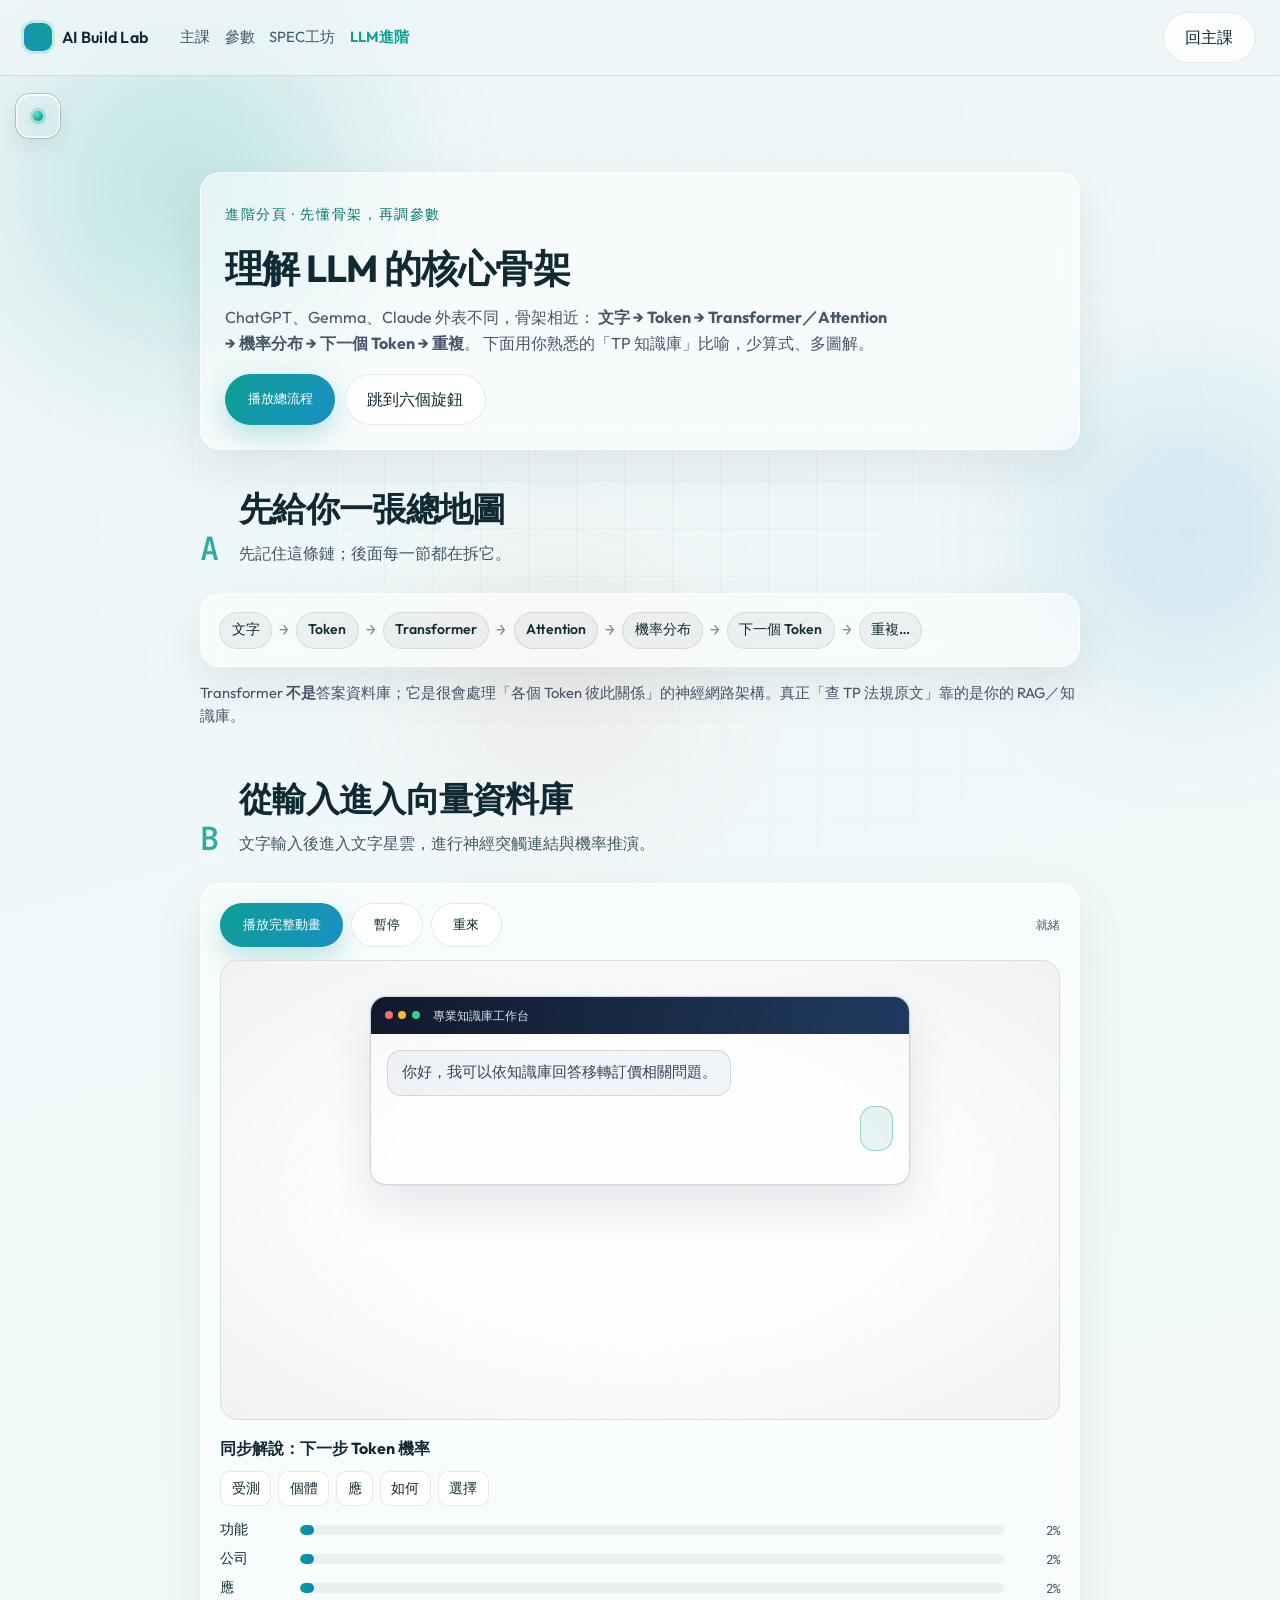
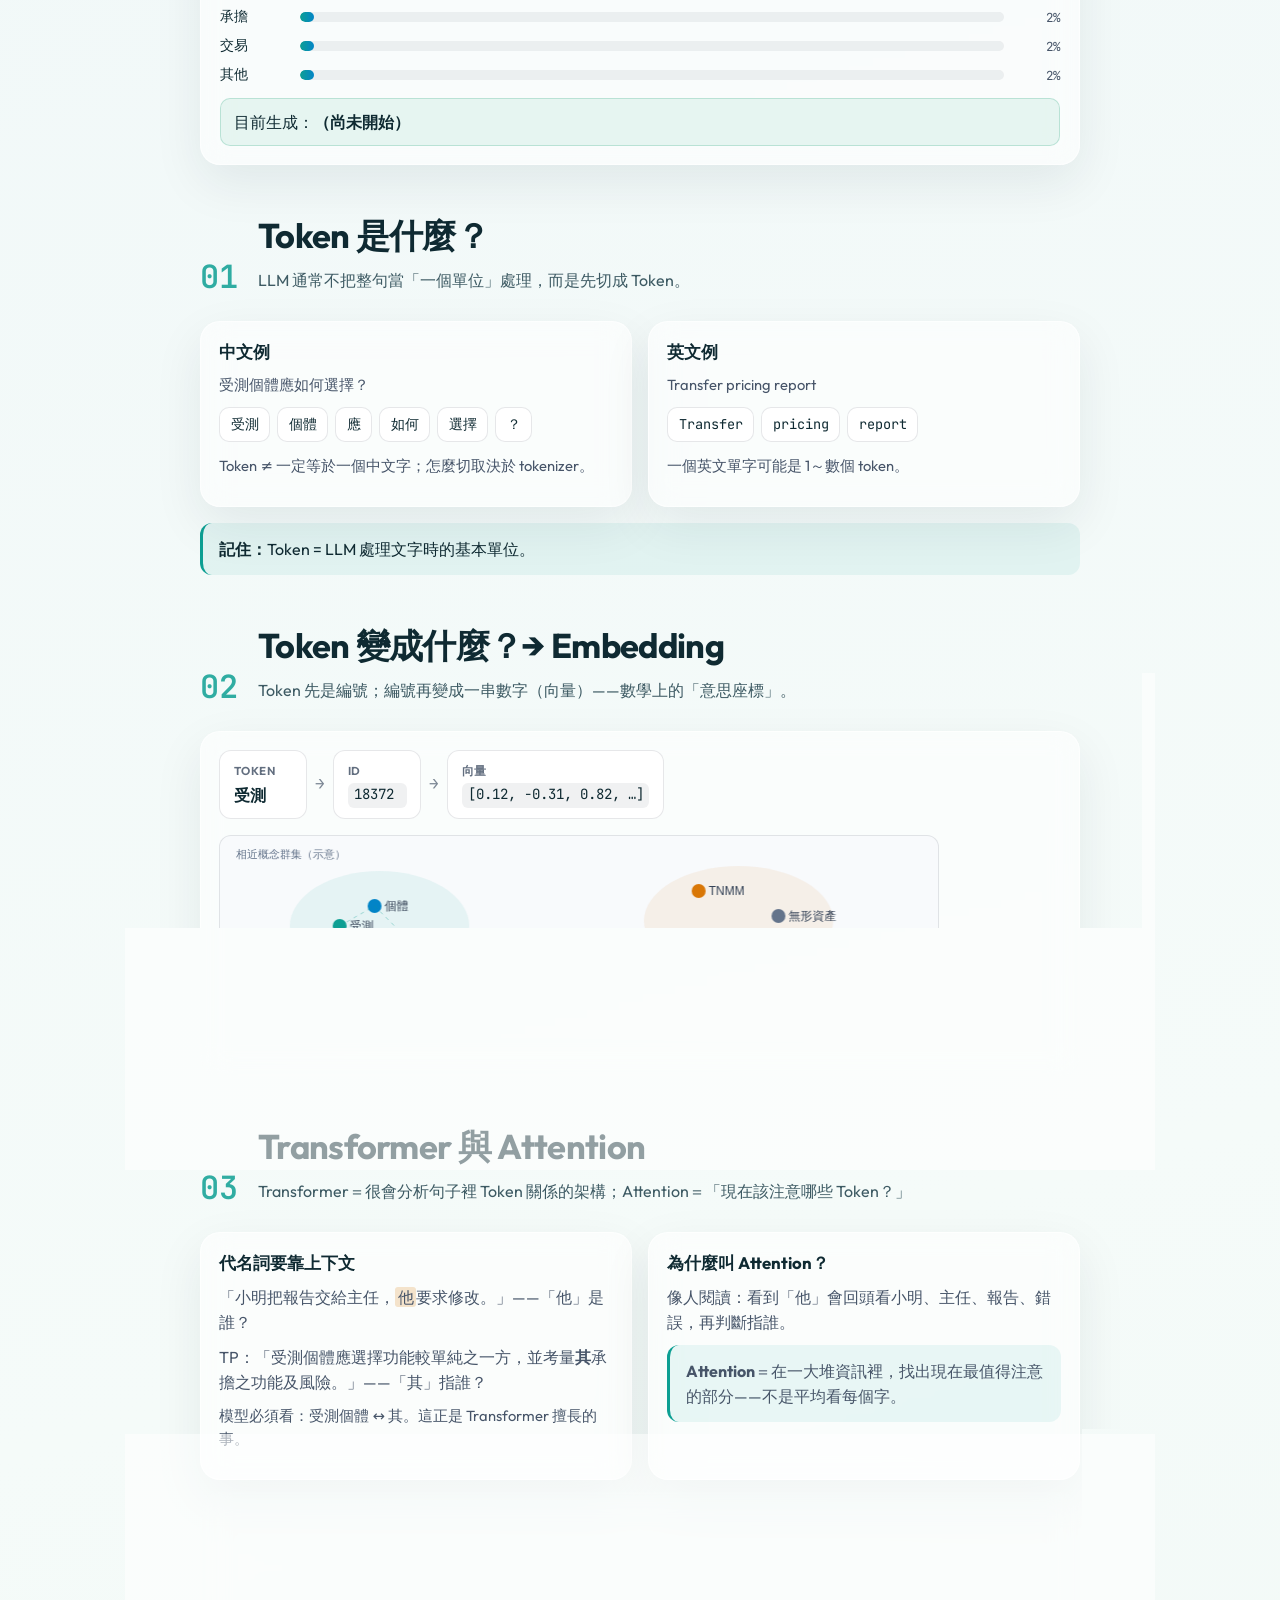
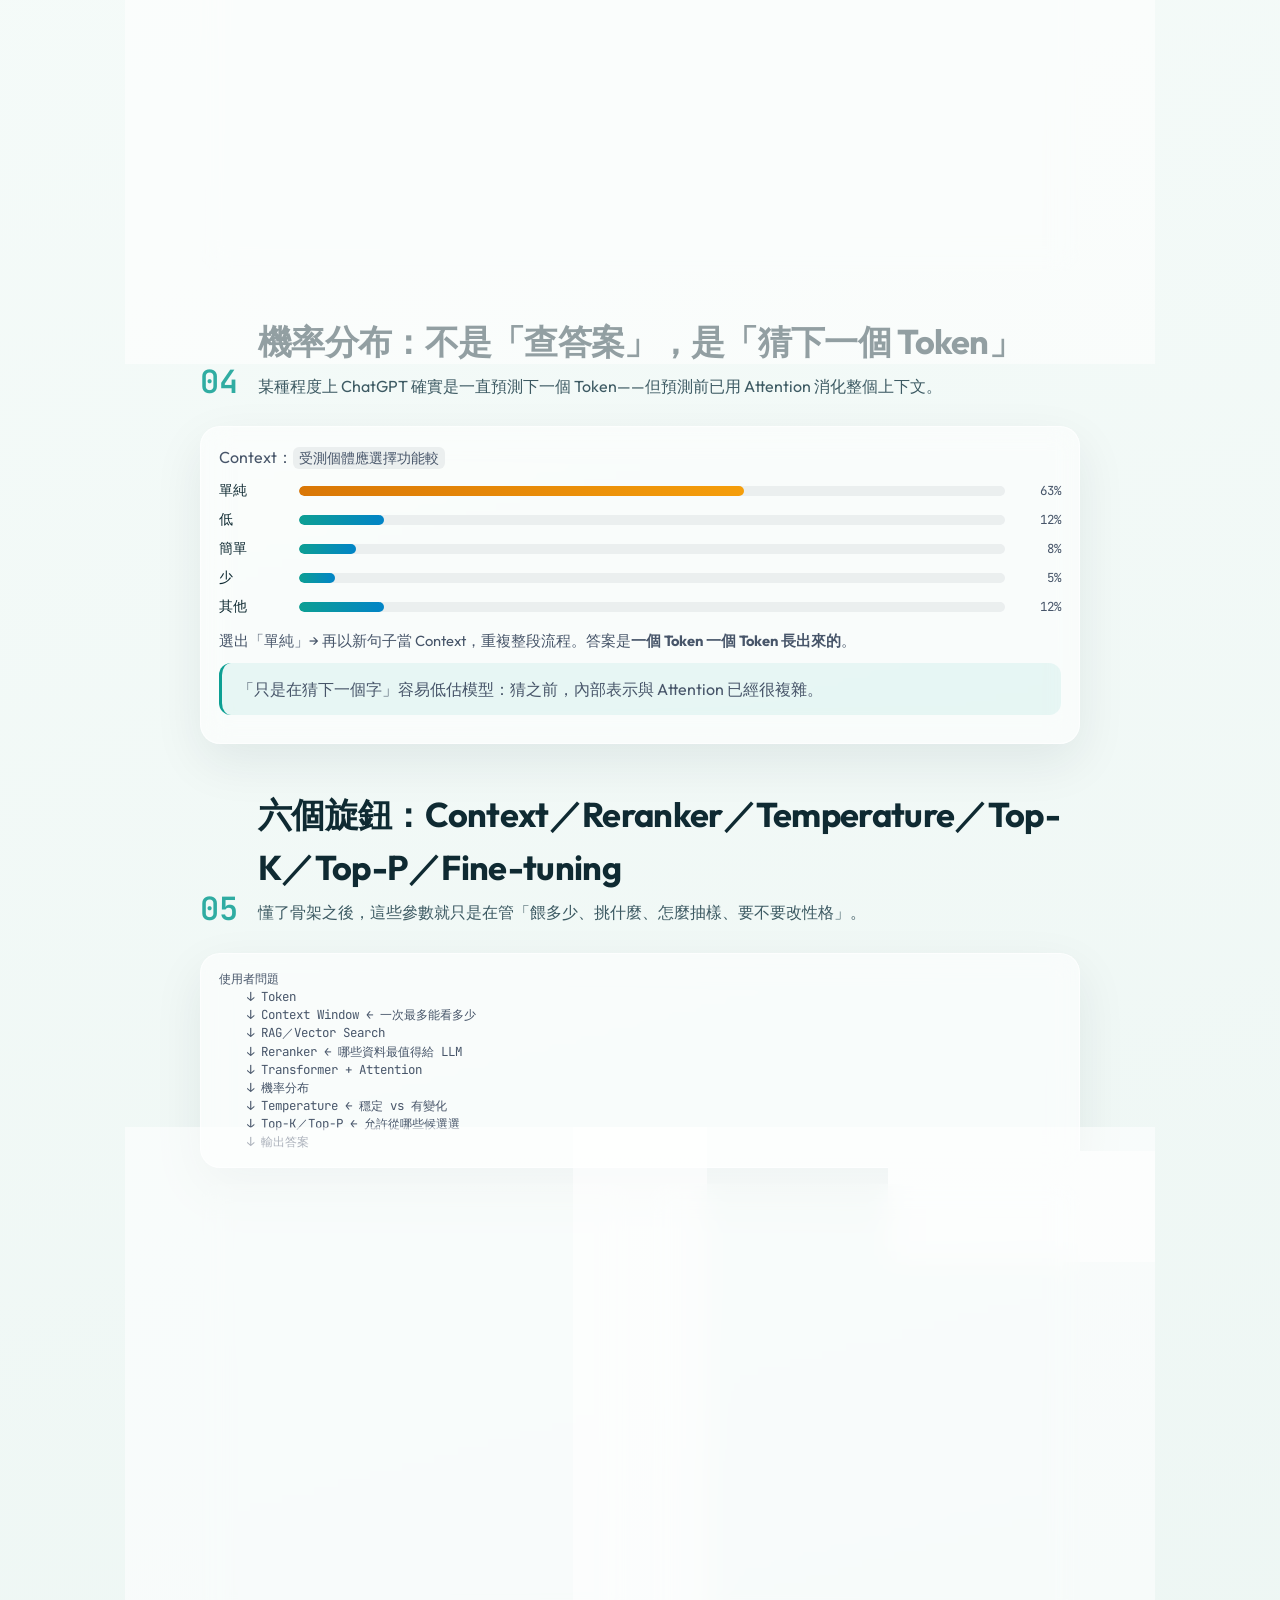
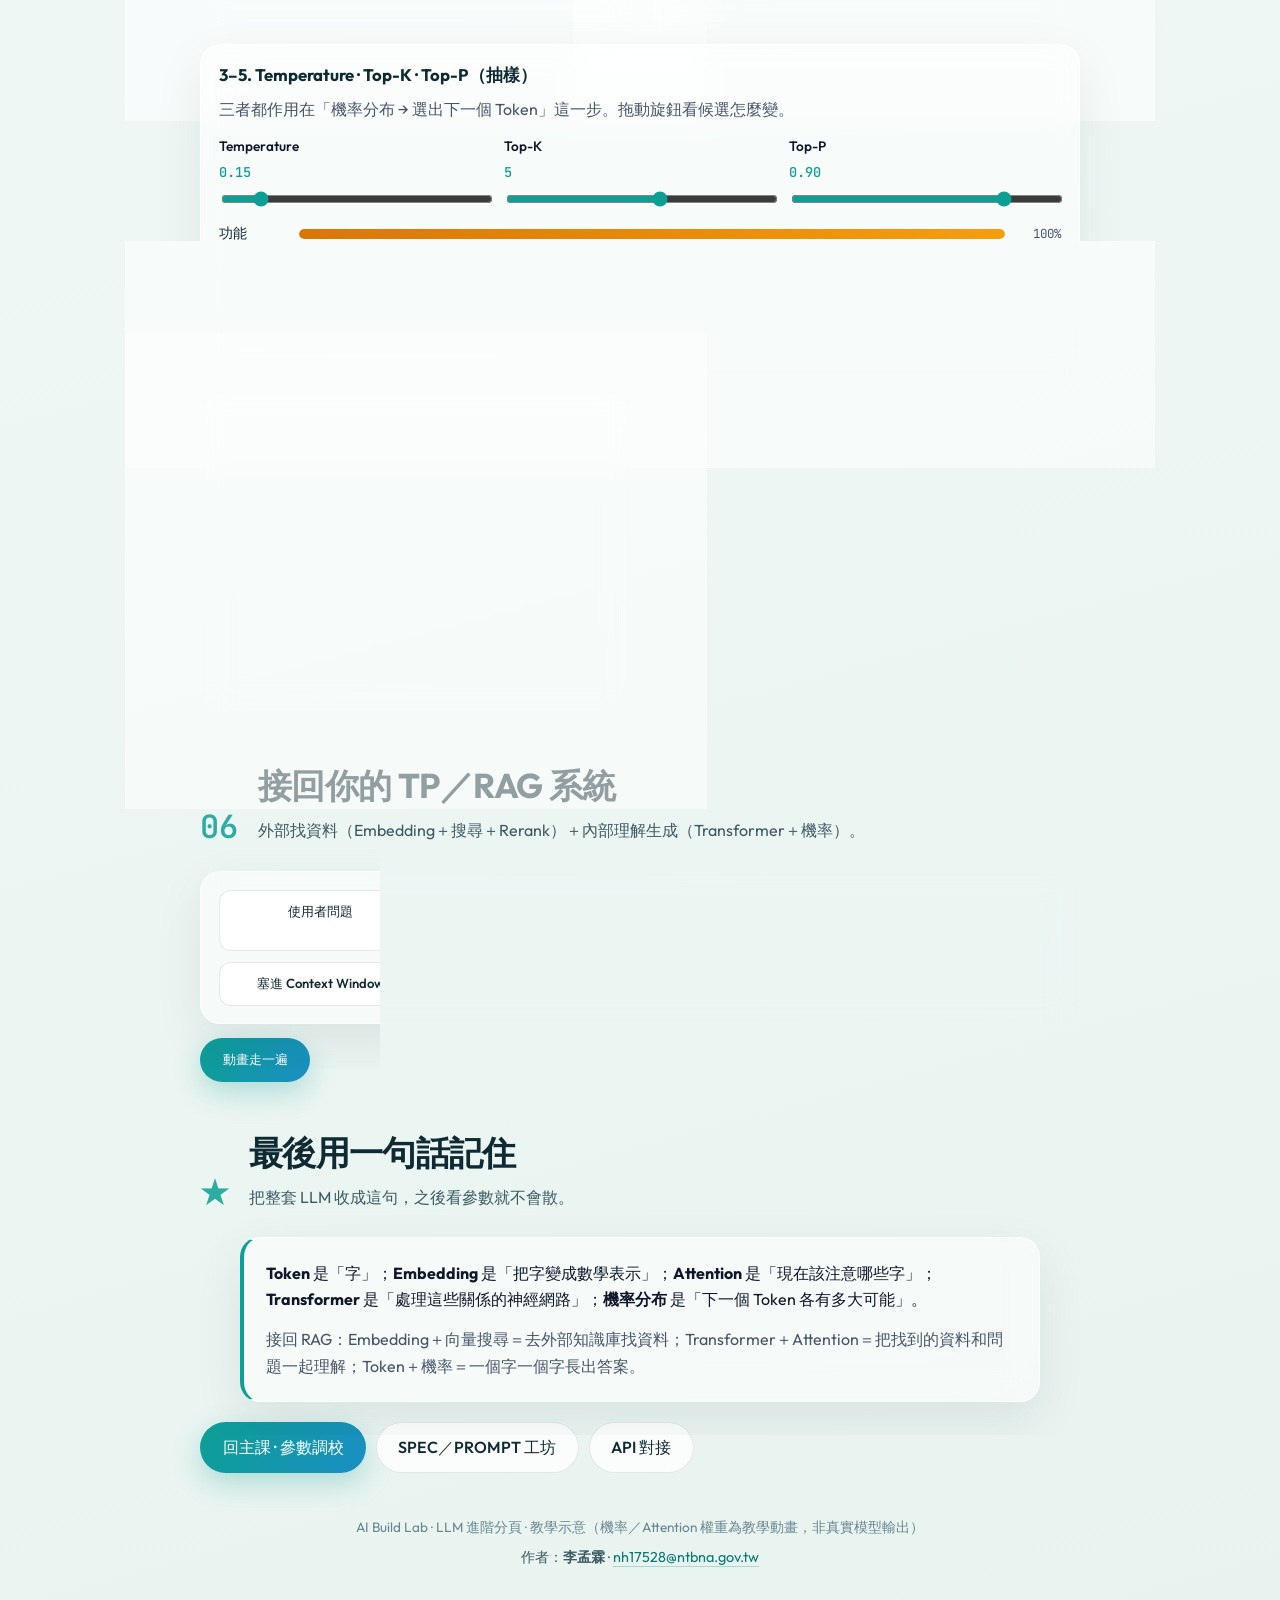
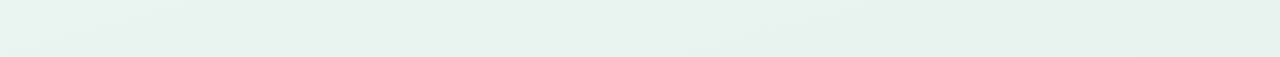
==== llm.html @ 429d462c "Refine high-prob links to thinner slate strokes. Replace loud teal thickeners with charcoal slate so" ====
<!DOCTYPE html>
<html lang="zh-Hant">
<head>
  <meta charset="UTF-8" />
  <meta name="viewport" content="width=device-width, initial-scale=1.0" />
  <title>LLM 核心骨架｜Token → Attention → 機率｜AI Build Lab</title>
  <meta name="description" content="用 TP 知識庫比喻理解 ChatGPT／Gemma／Claude：Token、Transformer、Attention、機率分布，以及 Context／Temperature／Top-K／Top-P／Reranker／Fine-tuning" />
  <link rel="preconnect" href="https://fonts.googleapis.com" />
  <link rel="preconnect" href="https://fonts.gstatic.com" crossorigin />
  <link href="https://fonts.googleapis.com/css2?family=JetBrains+Mono:wght@400;500;600&family=Outfit:wght@300;400;500;600;700&display=swap" rel="stylesheet" />
  <link rel="stylesheet" href="css/styles.css" />
  <link rel="stylesheet" href="css/llm.css?v=hot-slate-1" />
</head>
<body class="llm-page">
  <div class="bg-layer" aria-hidden="true">
    <div class="orb orb-a"></div>
    <div class="orb orb-b"></div>
    <div class="orb orb-c"></div>
    <div class="grid-overlay"></div>
  </div>

  <nav class="top-nav" id="topNav">
    <a class="brand" href="index.html#hero">
      <span class="brand-mark"></span>
      <span class="brand-text">AI Build Lab</span>
    </a>
    <button class="nav-toggle" id="navToggle" aria-label="開啟選單" aria-expanded="false">
      <span></span><span></span>
    </button>
    <ul class="nav-links" id="navLinks">
      <li><a href="index.html#plan">主課</a></li>
      <li><a href="index.html#params">參數</a></li>
      <li><a href="index.html#workshop">SPEC工坊</a></li>
      <li><a class="nav-current" href="llm.html" aria-current="page">LLM進階</a></li>
    </ul>
    <div class="nav-actions">
      <a class="btn btn-ghost" href="index.html">回主課</a>
    </div>
  </nav>

  <aside class="llm-assist" id="llmSide" data-open="false" aria-label="本頁章節導覽">
    <button type="button" class="llm-assist-orb" id="llmSideOrb" aria-expanded="false" aria-controls="llmSidePanel" title="展開章節導覽">
      <span class="llm-assist-orb-glass" aria-hidden="true"></span>
      <span class="llm-assist-orb-dot" aria-hidden="true"></span>
      <span class="visually-hidden">章節選單</span>
    </button>
    <div class="llm-assist-panel" id="llmSidePanel" role="navigation" aria-hidden="true">
      <div class="llm-assist-panel-inner">
        <div class="llm-assist-head">
          <p class="llm-side-label">進階說明</p>
          <button type="button" class="llm-assist-collapse" id="llmSideCollapse" title="收成小圓點" aria-label="收合選單">−</button>
        </div>
        <nav class="llm-assist-links" id="llmSideLinks">
          <a href="#map">總地圖</a>
          <a href="#pipeline">流水線動畫</a>
          <a href="#token">Token</a>
          <a href="#embed">向量</a>
          <a href="#attention">Attention</a>
          <a href="#prob">機率分布</a>
          <a href="#knobs">六個旋鈕</a>
          <a href="#stack">接回 RAG</a>
          <a href="#memo">一句話記住</a>
        </nav>
      </div>
    </div>
  </aside>

  <main class="llm-main">
    <header class="llm-hero glass">
      <p class="eyebrow">進階分頁 · 先懂骨架，再調參數</p>
      <h1>理解 LLM 的核心骨架</h1>
      <p class="llm-hero-lead">
        ChatGPT、Gemma、Claude 外表不同，骨架相近：
        <strong>文字 → Token → Transformer／Attention → 機率分布 → 下一個 Token → 重複</strong>。
        下面用你熟悉的「TP 知識庫」比喻，少算式、多圖解。
      </p>
      <div class="llm-hero-actions">
        <button type="button" class="btn btn-primary" id="llmPlayAll">播放總流程</button>
        <a class="btn btn-ghost" href="#knobs">跳到六個旋鈕</a>
      </div>
    </header>

    <!-- MAP -->
    <section class="llm-section" id="map">
      <div class="section-head">
        <span class="section-num">A</span>
        <div>
          <h2>先給你一張總地圖</h2>
          <p>先記住這條鏈；後面每一節都在拆它。</p>
        </div>
      </div>
      <div class="llm-chain glass" id="llmChain" aria-label="LLM 總流程">
        <span class="llm-chain-step" data-step="0">文字</span>
        <span class="llm-chain-arrow" aria-hidden="true">→</span>
        <span class="llm-chain-step" data-step="1">Token</span>
        <span class="llm-chain-arrow" aria-hidden="true">→</span>
        <span class="llm-chain-step" data-step="2">Transformer</span>
        <span class="llm-chain-arrow" aria-hidden="true">→</span>
        <span class="llm-chain-step" data-step="3">Attention</span>
        <span class="llm-chain-arrow" aria-hidden="true">→</span>
        <span class="llm-chain-step" data-step="4">機率分布</span>
        <span class="llm-chain-arrow" aria-hidden="true">→</span>
        <span class="llm-chain-step" data-step="5">下一個 Token</span>
        <span class="llm-chain-arrow" aria-hidden="true">→</span>
        <span class="llm-chain-step" data-step="6">重複…</span>
      </div>
      <p class="llm-note">Transformer <strong>不是</strong>答案資料庫；它是很會處理「各個 Token 彼此關係」的神經網路架構。真正「查 TP 法規原文」靠的是你的 RAG／知識庫。</p>
    </section>

    <!-- PIPELINE LIVE -->
    <section class="llm-section" id="pipeline">
      <div class="section-head">
        <span class="section-num">B</span>
        <div>
          <h2>從輸入進入向量資料庫</h2>
          <p>文字輸入後進入文字星雲，進行神經突觸連結與機率推演。</p>
        </div>
      </div>
      <div class="llm-demo glass llm-cinematic">
        <div class="llm-demo-toolbar">
          <button type="button" class="btn btn-primary" id="pipePlay">播放完整動畫</button>
          <button type="button" class="btn btn-ghost" id="pipePause">暫停</button>
          <button type="button" class="btn btn-ghost" id="pipeReset">重來</button>
          <span class="llm-demo-status" id="pipeStatus">就緒</span>
        </div>

        <div class="cine-stage" id="cineStage" data-act="ui">
          <div class="cine-fx" aria-hidden="true">
            <div class="cine-vignette"></div>
            <div class="cine-grain"></div>
            <div class="cine-flash" id="cineFlash"></div>
          </div>

          <!-- Act 1: text input only -->
          <div class="cine-act cine-ui" id="cineUi">
            <div class="cine-ui-panel" id="cineUiPanel">
              <div class="cine-ui-bar">
                <span class="cine-dot"></span><span class="cine-dot"></span><span class="cine-dot"></span>
                <span class="cine-ui-title">專業知識庫工作台</span>
              </div>
              <div class="cine-chat">
                <div class="cine-bubble cine-ai">你好，我可以依知識庫回答移轉訂價相關問題。</div>
                <div class="cine-bubble cine-user" id="cineUserBubble">
                  <span id="cineTypeText"></span><span class="cine-caret blink" id="cineCaret" aria-hidden="true"></span>
                </div>
              </div>
            </div>
          </div>

          <!-- Act 2: vector DB word nebula -->
          <div class="cine-act cine-brain" id="cineBrain" hidden>
            <div class="cine-brain-frame">
              <svg class="cine-brain-sil" viewBox="0 0 860 480" aria-hidden="true">
                <defs>
                  <radialGradient id="brainAtm" cx="50%" cy="45%" r="55%">
                    <stop offset="0%" stop-color="rgba(13,148,136,0.07)"/>
                    <stop offset="100%" stop-color="rgba(255,255,255,0)"/>
                  </radialGradient>
                </defs>
                <ellipse cx="430" cy="250" rx="320" ry="200" fill="url(#brainAtm)"/>
              </svg>
              <svg class="llm-attn-svg llm-attn-literary attn-spread attn-white" id="attnSvg" viewBox="0 0 860 480" role="img" aria-label="向量資料庫文字星雲"></svg>
            </div>
          </div>
        </div>

        <div class="llm-prob-panel">
          <h3>同步解說：下一步 Token 機率</h3>
          <div class="llm-tokens" id="pipeTokens" aria-live="polite"></div>
          <div class="llm-prob-bars" id="probBars"></div>
          <p class="llm-out-line">目前生成：<strong id="pipeOut">（尚未開始）</strong></p>
        </div>
      </div>
    </section>

    <!-- TOKEN -->
    <section class="llm-section" id="token">
      <div class="section-head">
        <span class="section-num">01</span>
        <div>
          <h2>Token 是什麼？</h2>
          <p>LLM 通常不把整句當「一個單位」處理，而是先切成 Token。</p>
        </div>
      </div>
      <div class="llm-two">
        <article class="glass llm-card">
          <h3>中文例</h3>
          <p class="llm-muted">受測個體應如何選擇？</p>
          <div class="llm-chip-row" id="tokenZh"></div>
          <p class="llm-caption">Token ≠ 一定等於一個中文字；怎麼切取決於 tokenizer。</p>
        </article>
        <article class="glass llm-card">
          <h3>英文例</h3>
          <p class="llm-muted">Transfer pricing report</p>
          <div class="llm-chip-row" id="tokenEn"></div>
          <p class="llm-caption">一個英文單字可能是 1～數個 token。</p>
        </article>
      </div>
      <p class="llm-takeaway"><strong>記住：</strong>Token = LLM 處理文字時的基本單位。</p>
    </section>

    <!-- EMBED -->
    <section class="llm-section" id="embed">
      <div class="section-head">
        <span class="section-num">02</span>
        <div>
          <h2>Token 變成什麼？→ Embedding</h2>
          <p>Token 先是編號；編號再變成一串數字（向量）——數學上的「意思座標」。</p>
        </div>
      </div>
      <div class="glass llm-card llm-embed-demo">
        <div class="llm-embed-flow">
          <div class="llm-embed-box">
            <span class="llm-label">Token</span>
            <strong>受測</strong>
          </div>
          <span class="llm-chain-arrow">→</span>
          <div class="llm-embed-box">
            <span class="llm-label">ID</span>
            <code>18372</code>
          </div>
          <span class="llm-chain-arrow">→</span>
          <div class="llm-embed-box llm-embed-vec">
            <span class="llm-label">向量</span>
            <code id="embedVec">[0.12, -0.31, 0.82, …]</code>
          </div>
        </div>
        <canvas id="embedCanvas" width="720" height="180" aria-label="向量空間示意"></canvas>
        <p class="llm-caption">相近意思的詞，在向量空間裡往往較靠近——這也是 RAG 用 Embedding 做向量搜尋的基礎。</p>
      </div>
    </section>

    <!-- ATTENTION -->
    <section class="llm-section" id="attention">
      <div class="section-head">
        <span class="section-num">03</span>
        <div>
          <h2>Transformer 與 Attention</h2>
          <p>Transformer＝很會分析句子裡 Token 關係的架構；Attention＝「現在該注意哪些 Token？」</p>
        </div>
      </div>
      <div class="llm-two">
        <article class="glass llm-card">
          <h3>代名詞要靠上下文</h3>
          <p>「小明把報告交給主任，<mark>他</mark>要求修改。」——「他」是誰？</p>
          <p>TP：「受測個體應選擇功能較單純之一方，並考量<strong>其</strong>承擔之功能及風險。」——「其」指誰？</p>
          <p class="llm-muted">模型必須看：受測個體 ↔ 其。這正是 Transformer 擅長的事。</p>
        </article>
        <article class="glass llm-card">
          <h3>為什麼叫 Attention？</h3>
          <p>像人閱讀：看到「他」會回頭看小明、主任、報告、錯誤，再判斷指誰。</p>
          <p class="llm-takeaway"><strong>Attention</strong>＝在一大堆資訊裡，找出現在最值得注意的部分——不是平均看每個字。</p>
        </article>
      </div>
      <div class="glass llm-card">
        <h3>互動：點一個 Token，看它「注意」誰</h3>
        <div class="llm-focus-tokens" id="focusTokens"></div>
        <svg class="llm-focus-svg" id="focusSvg" viewBox="0 0 640 160" aria-hidden="true"></svg>
        <p class="llm-caption" id="focusCaption">點上方 Token 試看看。</p>
      </div>
    </section>

    <!-- PROB -->
    <section class="llm-section" id="prob">
      <div class="section-head">
        <span class="section-num">04</span>
        <div>
          <h2>機率分布：不是「查答案」，是「猜下一個 Token」</h2>
          <p>某種程度上 ChatGPT 確實是一直預測下一個 Token——但預測前已用 Attention 消化整個上下文。</p>
        </div>
      </div>
      <div class="glass llm-card">
        <p>Context：<code>受測個體應選擇功能較</code></p>
        <div class="llm-prob-bars" id="probStatic"></div>
        <p class="llm-muted">選出「單純」→ 再以新句子當 Context，重複整段流程。答案是<strong>一個 Token 一個 Token 長出來的</strong>。</p>
        <p class="llm-takeaway">「只是在猜下一個字」容易低估模型：猜之前，內部表示與 Attention 已經很複雜。</p>
      </div>
    </section>

    <!-- KNOBS -->
    <section class="llm-section" id="knobs">
      <div class="section-head">
        <span class="section-num">05</span>
        <div>
          <h2>六個旋鈕：Context／Reranker／Temperature／Top-K／Top-P／Fine-tuning</h2>
          <p>懂了骨架之後，這些參數就只是在管「餵多少、挑什麼、怎麼抽樣、要不要改性格」。</p>
        </div>
      </div>

      <div class="llm-knob-map glass">
        <pre class="llm-ascii" aria-label="參數總地圖">使用者問題
    ↓ Token
    ↓ Context Window ← 一次最多能看多少
    ↓ RAG／Vector Search
    ↓ Reranker ← 哪些資料最值得給 LLM
    ↓ Transformer + Attention
    ↓ 機率分布
    ↓ Temperature ← 穩定 vs 有變化
    ↓ Top-K／Top-P ← 允許從哪些候選選
    ↓ 輸出答案</pre>
      </div>

      <div class="llm-knob-grid">
        <article class="glass llm-card" id="knob-context">
          <h3>1. Context Window＝工作記憶</h3>
          <p>一次能塞進的 Token 總量：系統提示＋問題＋RAG＋歷史＋輸出預算，大家一起搶。</p>
          <div class="llm-ctx" id="ctxViz" aria-label="Context 佔用示意">
            <div class="llm-ctx-seg" style="--w:18%" data-label="System 3K"></div>
            <div class="llm-ctx-seg" style="--w:8%" data-label="問題 0.5K"></div>
            <div class="llm-ctx-seg" style="--w:35%" data-label="RAG 8K"></div>
            <div class="llm-ctx-seg" style="--w:22%" data-label="歷史 5K"></div>
            <div class="llm-ctx-seg llm-ctx-free" style="--w:17%" data-label="餘裕"></div>
          </div>
          <p class="llm-caption">你調 Chunk Size、Top-K、Context Length，本質是在管「餵多少 TP 知識給模型」。</p>
        </article>

        <article class="glass llm-card" id="knob-rerank">
          <h3>2. Reranker＝第二輪裁判</h3>
          <p>向量相似 ≠ 最能回答問題。先寬抓，再精準挑——法令／OECD 尤其需要。</p>
          <div class="llm-rerank" id="rerankViz">
            <div class="llm-rerank-col">
              <span class="llm-label">Vector Top-10</span>
              <ul id="rerankBefore"></ul>
            </div>
            <div class="llm-rerank-arrow">→ Rerank →</div>
            <div class="llm-rerank-col">
              <span class="llm-label">留給 LLM 的 Top-5</span>
              <ul id="rerankAfter"></ul>
            </div>
          </div>
          <button type="button" class="btn btn-ghost" id="rerankPlay">播放重排</button>
        </article>

        <article class="glass llm-card llm-card-span" id="knob-sample">
          <h3>3–5. Temperature · Top-K · Top-P（抽樣）</h3>
          <p>三者都作用在「機率分布 → 選出下一個 Token」這一步。拖動旋鈕看候選怎麼變。</p>
          <div class="llm-sliders">
            <label>Temperature <output id="tempOut">0.15</output>
              <input type="range" id="tempRange" min="0" max="1.2" step="0.05" value="0.15" />
            </label>
            <label>Top-K <output id="topkOut">5</output>
              <input type="range" id="topkRange" min="1" max="8" step="1" value="5" />
            </label>
            <label>Top-P <output id="toppOut">0.90</output>
              <input type="range" id="toppRange" min="0.5" max="1" step="0.05" value="0.90" />
            </label>
          </div>
          <div class="llm-prob-bars" id="sampleBars"></div>
          <p class="llm-caption" id="sampleHint">低溫＋適度 Top-K／P → 查核語氣較穩；高溫 → 較多變化（也較易飄）。</p>
          <div class="llm-compare-mini">
            <div><strong>Top-K</strong>：固定留前 K 名</div>
            <div><strong>Top-P</strong>：從高到低加總到累積機率 P</div>
            <div><strong>Temperature</strong>：把分布變尖（穩）或變平（隨機）</div>
          </div>
        </article>

        <article class="glass llm-card" id="knob-ft">
          <h3>6. Fine-tuning vs RAG</h3>
          <div class="llm-vs">
            <div>
              <h4>RAG</h4>
              <p>給模型<strong>可查的資料</strong>（準則、OECD、函釋）。知識更新＝改知識庫。</p>
            </div>
            <div>
              <h4>Fine-tuning</h4>
              <p>用大量「問題→專業答案」教模型<strong>回答方式／風格</strong>。比較像改性格與格式習慣。</p>
            </div>
          </div>
          <p class="llm-takeaway">做 TP 助理：多數情況先把 RAG＋Reranker＋低溫做好；Fine-tuning 是加分，不是第一步。</p>
        </article>
      </div>
    </section>

    <!-- STACK -->
    <section class="llm-section" id="stack">
      <div class="section-head">
        <span class="section-num">06</span>
        <div>
          <h2>接回你的 TP／RAG 系統</h2>
          <p>外部找資料（Embedding＋搜尋＋Rerank）＋內部理解生成（Transformer＋機率）。</p>
        </div>
      </div>
      <div class="glass llm-stack" id="stackFlow">
        <div class="llm-stack-node" data-i="0">使用者問題</div>
        <div class="llm-stack-node" data-i="1">Embedding</div>
        <div class="llm-stack-node" data-i="2">Vector Search<br /><small>Top-K 20～30</small></div>
        <div class="llm-stack-node" data-i="3">Reranker<br /><small>留 3～6</small></div>
        <div class="llm-stack-node" data-i="4">塞進 Context Window</div>
        <div class="llm-stack-node" data-i="5">Transformer＋Attention</div>
        <div class="llm-stack-node" data-i="6">機率＋Temp／Top-K／P</div>
        <div class="llm-stack-node" data-i="7">逐 Token 輸出答案</div>
      </div>
      <button type="button" class="btn btn-primary" id="stackPlay">動畫走一遍</button>
    </section>

    <!-- MEMO -->
    <section class="llm-section" id="memo">
      <div class="section-head">
        <span class="section-num">★</span>
        <div>
          <h2>最後用一句話記住</h2>
          <p>把整套 LLM 收成這句，之後看參數就不會散。</p>
        </div>
      </div>
      <blockquote class="llm-memo glass">
        <p><strong>Token</strong> 是「字」；<strong>Embedding</strong> 是「把字變成數學表示」；<strong>Attention</strong> 是「現在該注意哪些字」；<strong>Transformer</strong> 是「處理這些關係的神經網路」；<strong>機率分布</strong> 是「下一個 Token 各有多大可能」。</p>
        <p>接回 RAG：Embedding＋向量搜尋＝去外部知識庫找資料；Transformer＋Attention＝把找到的資料和問題一起理解；Token＋機率＝一個字一個字長出答案。</p>
      </blockquote>
      <div class="llm-footer-links">
        <a class="btn btn-primary" href="index.html#params">回主課 · 參數調校</a>
        <a class="btn btn-ghost" href="index.html#workshop">SPEC／PROMPT 工坊</a>
        <a class="btn btn-ghost" href="index.html#api">API 對接</a>
      </div>
    </section>

    <footer class="site-footer">
      <p class="footer-note">AI Build Lab · LLM 進階分頁 · 教學示意（機率／Attention 權重為教學動畫，非真實模型輸出）</p>
      <p class="footer-author">作者：<strong>李孟霖</strong> · <a href="mailto:nh17528@ntbna.gov.tw">nh17528@ntbna.gov.tw</a></p>
    </footer>
  </main>

  <script src="js/llm.js?v=hot-slate-1"></script>
</body>
</html>
---- css/styles.css ----
/* AI Build Lab — light tech, airy glass */
:root {
  --bg0: #eef6f8;
  --bg1: #f5fbf9;
  --ink: #0f2a32;
  --ink-soft: #3d5a63;
  --muted: #6b8590;
  --line: rgba(15, 42, 50, 0.1);
  --glass: rgba(255, 255, 255, 0.55);
  --glass-strong: rgba(255, 255, 255, 0.78);
  --teal: #0d9f93;
  --teal-deep: #087a72;
  --sky: #1a8fc4;
  --coral: #e07a5f;
  --ok: #2a9d8f;
  --warn: #e9c46a;
  --shadow: 0 18px 50px rgba(15, 42, 50, 0.08);
  --radius: 20px;
  --font: "Outfit", system-ui, sans-serif;
  --mono: "JetBrains Mono", ui-monospace, monospace;
  --nav-h: 72px;
}

*,
*::before,
*::after {
  box-sizing: border-box;
}

html {
  scroll-behavior: smooth;
}

body {
  margin: 0;
  font-family: var(--font);
  color: var(--ink);
  background: linear-gradient(165deg, var(--bg0), var(--bg1) 45%, #e8f3f0);
  min-height: 100vh;
  line-height: 1.55;
  overflow-x: hidden;
}

a {
  color: inherit;
  text-decoration: none;
}

button {
  font-family: inherit;
  cursor: pointer;
}

/* Background atmosphere */
.bg-layer {
  position: fixed;
  inset: 0;
  z-index: -1;
  pointer-events: none;
  overflow: hidden;
}

.orb {
  position: absolute;
  border-radius: 50%;
  filter: blur(60px);
  opacity: 0.55;
  animation: drift 18s ease-in-out infinite;
}

.orb-a {
  width: 42vw;
  height: 42vw;
  max-width: 520px;
  max-height: 520px;
  background: radial-gradient(circle, rgba(13, 159, 147, 0.45), transparent 70%);
  top: -8%;
  left: -6%;
}

.orb-b {
  width: 36vw;
  height: 36vw;
  max-width: 440px;
  max-height: 440px;
  background: radial-gradient(circle, rgba(26, 143, 196, 0.35), transparent 70%);
  top: 35%;
  right: -10%;
  animation-delay: -6s;
}

.orb-c {
  width: 28vw;
  height: 28vw;
  max-width: 360px;
  max-height: 360px;
  background: radial-gradient(circle, rgba(224, 122, 95, 0.22), transparent 70%);
  bottom: 5%;
  left: 30%;
  animation-delay: -12s;
}

.grid-overlay {
  position: absolute;
  inset: 0;
  background-image:
    linear-gradient(rgba(15, 42, 50, 0.035) 1px, transparent 1px),
    linear-gradient(90deg, rgba(15, 42, 50, 0.035) 1px, transparent 1px);
  background-size: 48px 48px;
  mask-image: radial-gradient(ellipse at center, black 20%, transparent 75%);
}

@keyframes drift {
  0%, 100% { transform: translate(0, 0) scale(1); }
  50% { transform: translate(3%, 4%) scale(1.06); }
}

/* Nav */
.top-nav {
  position: sticky;
  top: 0;
  z-index: 100;
  display: flex;
  align-items: center;
  gap: 1rem;
  min-height: var(--nav-h);
  padding: 0.75rem 1.5rem;
  backdrop-filter: blur(16px);
  background: rgba(238, 246, 248, 0.72);
  border-bottom: 1px solid var(--line);
}

.brand {
  display: flex;
  align-items: center;
  gap: 0.6rem;
  font-weight: 600;
  letter-spacing: 0.02em;
}

.brand-mark {
  width: 28px;
  height: 28px;
  border-radius: 9px;
  background:
    linear-gradient(135deg, transparent 46%, var(--teal) 46% 54%, transparent 54%),
    linear-gradient(45deg, var(--sky), var(--teal));
  box-shadow: 0 0 0 3px rgba(13, 159, 147, 0.15);
  animation: markPulse 3.2s ease-in-out infinite;
}

@keyframes markPulse {
  0%, 100% { transform: rotate(0deg) scale(1); }
  50% { transform: rotate(6deg) scale(1.05); }
}

.nav-links {
  display: flex;
  flex-wrap: wrap;
  gap: 0.35rem 0.9rem;
  list-style: none;
  margin: 0 0 0 1rem;
  padding: 0;
  font-size: 0.92rem;
  color: var(--ink-soft);
}

.nav-links a {
  position: relative;
  padding: 0.25rem 0;
}

.nav-links a::after {
  content: "";
  position: absolute;
  left: 0;
  bottom: 0;
  width: 0;
  height: 2px;
  background: var(--teal);
  transition: width 0.25s ease;
}

.nav-links a:hover::after,
.nav-links a.active::after {
  width: 100%;
}

.nav-toggle {
  display: none;
  flex-direction: column;
  gap: 6px;
  background: transparent;
  border: 0;
  padding: 0.4rem;
}

.nav-toggle span {
  display: block;
  width: 22px;
  height: 2px;
  background: var(--ink);
  transition: transform 0.25s ease;
}

.talk-timer {
  display: flex;
  flex-direction: column;
  gap: 0.3rem;
  min-width: 110px;
}

.timer-label {
  font-size: 0.72rem;
  color: var(--muted);
  letter-spacing: 0.04em;
  text-transform: uppercase;
}

.timer-track {
  height: 4px;
  border-radius: 99px;
  background: rgba(15, 42, 50, 0.08);
  overflow: hidden;
}

.timer-fill {
  height: 100%;
  width: 0%;
  border-radius: inherit;
  background: linear-gradient(90deg, var(--teal), var(--sky));
  transition: width 0.4s ease;
}

/* Sections */
main {
  max-width: 1120px;
  margin: 0 auto;
  padding: 0 1.25rem 6rem;
}

.section {
  padding: 4.5rem 0 1rem;
  scroll-margin-top: calc(var(--nav-h) + 12px);
}

.section-head {
  display: grid;
  grid-template-columns: auto 1fr auto;
  gap: 1rem 1.25rem;
  align-items: end;
  margin-bottom: 1.75rem;
}

.section-num {
  font-family: var(--mono);
  font-size: 2rem;
  font-weight: 600;
  color: var(--teal);
  line-height: 1;
  opacity: 0.85;
}

.section-head h2 {
  margin: 0 0 0.35rem;
  font-size: clamp(1.6rem, 3vw, 2.15rem);
  letter-spacing: -0.02em;
}

.section-head p {
  margin: 0;
  color: var(--ink-soft);
}

.min-badge {
  font-size: 0.78rem;
  padding: 0.35rem 0.7rem;
  border-radius: 999px;
  border: 1px solid var(--line);
  background: var(--glass);
  color: var(--muted);
  backdrop-filter: blur(8px);
}

.section-note {
  color: var(--muted);
  margin: -0.5rem 0 1.25rem;
  font-size: 0.95rem;
}

.glass {
  background: var(--glass);
  border: 1px solid rgba(255, 255, 255, 0.65);
  box-shadow: var(--shadow);
  backdrop-filter: blur(14px);
  border-radius: var(--radius);
}

/* Hero */
.hero {
  min-height: calc(100vh - var(--nav-h));
  display: flex;
  align-items: center;
  padding-top: 2rem;
}

.hero-inner {
  width: 100%;
}

.eyebrow {
  display: inline-block;
  font-size: 0.85rem;
  letter-spacing: 0.12em;
  text-transform: uppercase;
  color: var(--teal-deep);
  margin: 0 0 1rem;
}

.hero-title {
  margin: 0 0 1.1rem;
  font-size: clamp(2.4rem, 7vw, 4.4rem);
  line-height: 1.05;
  letter-spacing: -0.035em;
  font-weight: 700;
}

.hero-title .accent {
  background: linear-gradient(105deg, var(--teal-deep), var(--sky));
  -webkit-background-clip: text;
  background-clip: text;
  color: transparent;
}

.hero-lead {
  max-width: 36rem;
  font-size: 1.1rem;
  color: var(--ink-soft);
  margin: 0 0 1rem;
}

.hero-author {
  margin: 0 0 1.75rem;
  font-size: 0.92rem;
  color: var(--muted);
}

.hero-author a {
  color: var(--teal-deep);
  border-bottom: 1px solid rgba(13, 159, 147, 0.3);
}

.hero-author a:hover {
  border-bottom-color: var(--teal);
}

.hero-cta {
  display: flex;
  flex-wrap: wrap;
  gap: 0.75rem;
  margin-bottom: 2.5rem;
}

.btn {
  display: inline-flex;
  align-items: center;
  justify-content: center;
  gap: 0.4rem;
  border-radius: 999px;
  padding: 0.75rem 1.35rem;
  font-weight: 560;
  border: 1px solid transparent;
  transition: transform 0.2s ease, box-shadow 0.2s ease, background 0.2s ease;
}

.btn:hover {
  transform: translateY(-2px);
}

.btn-primary {
  background: linear-gradient(120deg, var(--teal), var(--sky));
  color: #fff;
  box-shadow: 0 10px 28px rgba(13, 159, 147, 0.28);
}

.btn-ghost {
  background: var(--glass-strong);
  border-color: var(--line);
  color: var(--ink);
}

.path-strip {
  display: flex;
  flex-wrap: wrap;
  gap: 0.5rem;
}

.path-node {
  border: 1px solid var(--line);
  background: rgba(255, 255, 255, 0.45);
  backdrop-filter: blur(8px);
  border-radius: 14px;
  padding: 0.65rem 0.85rem;
  color: var(--ink-soft);
  font-size: 0.88rem;
  transition: all 0.25s ease;
}

.path-node span {
  display: block;
  font-family: var(--mono);
  font-size: 0.7rem;
  color: var(--muted);
  margin-bottom: 0.15rem;
}

.path-node:hover,
.path-node.active {
  border-color: rgba(13, 159, 147, 0.45);
  background: rgba(255, 255, 255, 0.85);
  color: var(--ink);
  box-shadow: 0 8px 24px rgba(13, 159, 147, 0.12);
}

a.path-node-link {
  text-decoration: none;
  display: inline-block;
  cursor: pointer;
}

.path-node.active {
  transform: translateY(-3px);
}

.reveal {
  opacity: 0;
  transform: translateY(18px);
  animation: rise 0.7s ease forwards;
}

.reveal:nth-child(1) { animation-delay: 0.05s; }
.reveal:nth-child(2) { animation-delay: 0.15s; }
.reveal:nth-child(3) { animation-delay: 0.25s; }
.reveal:nth-child(4) { animation-delay: 0.35s; }
.reveal:nth-child(5) { animation-delay: 0.45s; }

@keyframes rise {
  to { opacity: 1; transform: translateY(0); }
}

/* Plan panels */
.canvas-grid {
  display: grid;
  grid-template-columns: repeat(3, 1fr);
  gap: 1rem;
  margin-bottom: 1.25rem;
}

.panel {
  overflow: hidden;
  transition: transform 0.25s ease, box-shadow 0.25s ease;
}

.panel.open {
  transform: translateY(-4px);
  box-shadow: 0 22px 50px rgba(13, 159, 147, 0.14);
}

.panel-trigger {
  width: 100%;
  display: flex;
  justify-content: space-between;
  align-items: baseline;
  gap: 1rem;
  padding: 1.15rem 1.25rem;
  background: transparent;
  border: 0;
  text-align: left;
}

.panel-trigger h3 {
  margin: 0;
  font-size: 1.05rem;
}

.hint {
  font-size: 0.75rem;
  color: var(--muted);
}

.panel-body {
  max-height: 0;
  overflow: hidden;
  padding: 0 1.25rem;
  opacity: 0;
  transition: max-height 0.4s ease, opacity 0.3s ease, padding 0.3s ease;
}

.panel.open .panel-body {
  max-height: 720px;
  opacity: 1;
  padding: 0 1.25rem 1.25rem;
}

.example-box {
  margin: 0.75rem 0;
  padding: 0.85rem 1rem;
  border-radius: 12px;
  background: rgba(13, 159, 147, 0.08);
  border-left: 3px solid var(--teal);
  font-size: 0.95rem;
}

.check-list {
  margin: 0.5rem 0 0;
  padding-left: 1.1rem;
  color: var(--ink-soft);
}

.tier-stack {
  display: grid;
  gap: 0.5rem;
  margin-bottom: 0.75rem;
}

.tier {
  padding: 0.65rem 0.85rem;
  border-radius: 12px;
  background: rgba(255, 255, 255, 0.55);
  border: 1px solid var(--line);
}

.tier-btn {
  display: flex;
  flex-wrap: wrap;
  align-items: baseline;
  gap: 0.45rem 0.75rem;
  width: 100%;
  text-align: left;
  font: inherit;
  color: inherit;
  cursor: pointer;
  transition: border-color 0.2s ease, background 0.2s ease, transform 0.2s ease;
}

.tier-btn .tier-label {
  color: var(--ink-soft);
  font-size: 0.92rem;
}

.tier-btn:hover,
.tier-btn.active {
  border-color: rgba(13, 159, 147, 0.45);
  background: rgba(255, 255, 255, 0.9);
  transform: translateY(-1px);
}

.tier-btn.active {
  box-shadow: 0 8px 20px rgba(13, 159, 147, 0.12);
}

.scope-intro,
.scope-footer {
  margin: 0 0 0.75rem;
  color: var(--ink-soft);
  font-size: 0.92rem;
}

.scope-footer {
  margin: 0.75rem 0 0;
}

.tier-explain {
  padding: 0.85rem 0.95rem;
  border-radius: 12px;
  background: rgba(13, 159, 147, 0.08);
  border: 1px solid rgba(13, 159, 147, 0.18);
  color: var(--ink-soft);
  font-size: 0.92rem;
}

.tier-explain h5 {
  margin: 0 0 0.4rem;
  color: var(--ink);
  font-size: 0.98rem;
}

.tier-explain p {
  margin: 0 0 0.45rem;
}

.tier-explain p:last-child {
  margin-bottom: 0;
}

.tier-explain .ex {
  padding: 0.55rem 0.7rem;
  border-radius: 10px;
  background: rgba(255, 255, 255, 0.65);
  border-left: 3px solid var(--teal);
  font-size: 0.88rem;
}

.mini-table {
  width: 100%;
  border-collapse: collapse;
  font-size: 0.92rem;
}

.mini-table th {
  text-align: left;
  width: 4rem;
  color: var(--teal-deep);
  vertical-align: top;
  padding: 0.35rem 0.5rem 0.35rem 0;
}

.mini-table td {
  padding: 0.35rem 0;
  color: var(--ink-soft);
}

.workshop {
  padding: 1.25rem 1.4rem;
}

.workshop h3 {
  margin: 0 0 0.85rem;
  font-size: 1.05rem;
}

.fill-form label {
  display: flex;
  flex-wrap: wrap;
  align-items: center;
  gap: 0.45rem;
  color: var(--ink-soft);
}

.fill-form input {
  border: 1px solid var(--line);
  background: rgba(255, 255, 255, 0.8);
  border-radius: 10px;
  padding: 0.45rem 0.7rem;
  font: inherit;
  min-width: 7rem;
  outline: none;
  transition: border-color 0.2s ease, box-shadow 0.2s ease;
}

.fill-form input:focus {
  border-color: var(--teal);
  box-shadow: 0 0 0 3px rgba(13, 159, 147, 0.15);
}

.live-sentence {
  margin: 1rem 0 0;
  font-size: 1.15rem;
  font-weight: 560;
  color: var(--ink);
}

/* Flow */
.flow-board {
  position: relative;
  min-height: 300px;
  margin-bottom: 1rem;
  overflow: hidden;
}

.flow-lines {
  position: absolute;
  inset: 0;
  width: 100%;
  height: 100%;
  pointer-events: none;
}

.flow-lines path {
  fill: none;
  stroke: rgba(13, 159, 147, 0.35);
  stroke-width: 2;
  stroke-dasharray: 6 6;
  animation: dash 12s linear infinite;
}

@keyframes dash {
  to { stroke-dashoffset: -120; }
}

.flow-node {
  position: absolute;
  left: var(--x);
  top: var(--y);
  transform: translate(-50%, -50%);
  min-width: 92px;
  padding: 0.7rem 0.85rem;
  border-radius: 14px;
  border: 1px solid rgba(13, 159, 147, 0.25);
  background: rgba(255, 255, 255, 0.82);
  color: var(--ink);
  font-size: 0.85rem;
  line-height: 1.25;
  transition: transform 0.2s ease, box-shadow 0.2s ease, background 0.2s ease;
}

.flow-node small {
  display: block;
  color: var(--muted);
  font-size: 0.7rem;
  margin-top: 0.15rem;
}

.flow-node:hover,
.flow-node.active {
  transform: translate(-50%, -50%) scale(1.06);
  box-shadow: 0 12px 30px rgba(13, 159, 147, 0.2);
  background: #fff;
  z-index: 2;
}

.flow-node.diamond {
  border-radius: 8px;
  transform: translate(-50%, -50%) rotate(45deg);
  min-width: 72px;
  min-height: 72px;
  padding: 0;
  display: grid;
  place-items: center;
  font-size: 0.8rem;
}

.flow-node.diamond small { display: none; }

.flow-node.diamond .diamond-label {
  transform: rotate(-45deg);
  display: block;
}

.flow-node.diamond:hover,
.flow-node.diamond.active {
  transform: translate(-50%, -50%) rotate(45deg) scale(1.08);
}

.flow-node.primary {
  background: linear-gradient(135deg, rgba(13, 159, 147, 0.15), rgba(26, 143, 196, 0.12));
  border-color: rgba(26, 143, 196, 0.35);
}

.flow-node.alt {
  border-color: rgba(26, 143, 196, 0.35);
}

.flow-node.warn {
  border-color: rgba(224, 122, 95, 0.4);
}

.flow-detail,
.api-inspector,
.param-detail {
  position: relative;
  padding: 1.25rem 1.4rem;
  margin-bottom: 1rem;
  animation: rise 0.35s ease;
}

.close-detail {
  position: absolute;
  top: 0.7rem;
  right: 0.9rem;
  border: 0;
  background: transparent;
  font-size: 1.4rem;
  color: var(--muted);
  line-height: 1;
}

.tip-row {
  display: grid;
  grid-template-columns: repeat(3, 1fr);
  gap: 1rem;
}

.tip-card {
  padding: 1.1rem 1.2rem;
}

.tip-card h4 {
  margin: 0 0 0.4rem;
}

.tip-card p {
  margin: 0;
  color: var(--ink-soft);
  font-size: 0.95rem;
}

.tip-card-btn {
  display: block;
  width: 100%;
  text-align: left;
  cursor: pointer;
  transition: transform 0.2s ease, box-shadow 0.2s ease, border-color 0.2s ease;
  border: 1px solid rgba(13, 159, 147, 0.28);
}

.tip-card-btn:hover,
.tip-card-btn:focus-visible {
  transform: translateY(-3px);
  box-shadow: 0 16px 36px rgba(13, 159, 147, 0.16);
  border-color: rgba(13, 159, 147, 0.5);
  outline: none;
}

.tip-click-hint {
  display: inline-block;
  margin-top: 0.65rem;
  font-size: 0.75rem;
  color: var(--teal-deep);
  letter-spacing: 0.02em;
}

/* Modal: 給 AI 看 */
.modal-overlay {
  position: fixed;
  inset: 0;
  z-index: 10050;
  display: grid;
  place-items: center;
  padding: 1.25rem;
  background: rgba(15, 42, 50, 0.35);
  backdrop-filter: blur(6px);
  animation: rise 0.25s ease;
}

.modal-overlay[hidden] {
  display: none !important;
}

#termModal:not([hidden]),
#loopModal:not([hidden]) {
  display: grid !important;
}

.modal-panel {
  position: relative;
  width: min(720px, 100%);
  max-height: min(88vh, 900px);
  overflow: auto;
  padding: 1.5rem 1.5rem 1.35rem;
  border-radius: 22px;
  animation: deckIn 0.3s ease;
}

.modal-eyebrow {
  margin: 0 0 0.35rem;
  font-family: var(--mono);
  font-size: 0.75rem;
  letter-spacing: 0.06em;
  color: var(--teal-deep);
}

.modal-panel h3 {
  margin: 0 0 0.5rem;
  font-size: 1.35rem;
  letter-spacing: -0.02em;
}

.modal-lead {
  margin: 0 0 1.15rem;
  color: var(--ink-soft);
}

.modal-block {
  margin-bottom: 1rem;
  padding: 1rem 1.1rem;
  border-radius: 16px;
  border: 1px solid var(--line);
  background: rgba(255, 255, 255, 0.55);
}

.modal-block h4 {
  margin: 0 0 0.75rem;
  font-size: 1rem;
}

.human-flow {
  display: flex;
  flex-wrap: wrap;
  align-items: center;
  gap: 0.35rem 0.25rem;
  font-size: 0.92rem;
  color: var(--ink);
  line-height: 1.6;
}

.human-flow span:not(.arrow) {
  padding: 0.25rem 0.55rem;
  border-radius: 999px;
  background: rgba(15, 42, 50, 0.06);
}

.human-flow .arrow {
  color: var(--muted);
  padding: 0 0.1rem;
}

.modal-note {
  margin: 0.75rem 0 0;
  color: var(--teal-deep);
  font-weight: 560;
  font-size: 0.92rem;
}

.ai-block {
  border-color: rgba(13, 159, 147, 0.28);
  background: rgba(13, 159, 147, 0.07);
}

.ai-steps {
  display: grid;
  gap: 0.45rem;
}

.ai-steps details {
  border-radius: 12px;
  background: rgba(255, 255, 255, 0.7);
  border: 1px solid var(--line);
  padding: 0.55rem 0.8rem;
}

.ai-steps summary {
  cursor: pointer;
  font-weight: 560;
  list-style: none;
  color: var(--ink);
}

.ai-steps summary::-webkit-details-marker {
  display: none;
}

.ai-steps summary::before {
  content: "▸ ";
  color: var(--teal);
  font-family: var(--mono);
}

.ai-steps details[open] summary::before {
  content: "▾ ";
}

.ai-steps ul {
  margin: 0.45rem 0 0.2rem;
  padding-left: 1.15rem;
  color: var(--ink-soft);
  font-size: 0.92rem;
}

.ai-steps li {
  margin-bottom: 0.2rem;
}

body.modal-open {
  overflow: hidden;
}

/* Summary / RAG flow */
.summary-lead {
  padding: 1rem 1.2rem;
  margin-bottom: 1rem;
  color: var(--ink-soft);
}

.rag-flow {
  padding: 1.35rem 1.25rem;
  margin-bottom: 1.15rem;
  display: flex;
  flex-direction: column;
  align-items: center;
  gap: 0.35rem;
  text-align: center;
}

.rag-step {
  min-width: min(280px, 100%);
  padding: 0.7rem 1rem;
  border-radius: 14px;
  border: 1px solid var(--line);
  background: rgba(255, 255, 255, 0.7);
  font-weight: 560;
  color: var(--ink);
}

.rag-step.soft {
  font-weight: 500;
  color: var(--ink-soft);
}

.rag-arrow {
  color: var(--teal);
  font-size: 1.1rem;
  line-height: 1;
}

.rag-prompt-box {
  width: min(360px, 100%);
  padding: 1rem 1.1rem;
  border-radius: 16px;
  border: 1px solid rgba(13, 159, 147, 0.35);
  background: rgba(13, 159, 147, 0.08);
  text-align: left;
}

.rag-prompt-box ul {
  margin: 0.65rem 0 0;
  padding-left: 1.15rem;
  color: var(--ink-soft);
  font-size: 0.92rem;
}

.rag-prompt-box li {
  margin-bottom: 0.3rem;
}

.rag-outputs {
  display: flex;
  flex-wrap: wrap;
  justify-content: center;
  gap: 0.45rem;
}

.term-btn {
  font: inherit;
  cursor: pointer;
  border: 0;
  background: transparent;
  color: var(--sky);
  text-decoration: underline;
  text-decoration-thickness: 1.5px;
  text-underline-offset: 3px;
  padding: 0;
  position: relative;
  z-index: 2;
  pointer-events: auto;
}

.term-btn:hover,
.term-btn:focus-visible {
  color: var(--teal-deep);
  outline: none;
}

.rag-step.term-btn {
  background: rgba(255, 255, 255, 0.85);
  border: 1px solid rgba(26, 143, 196, 0.35);
  text-decoration: none;
  color: var(--ink);
  transition: transform 0.2s ease, box-shadow 0.2s ease;
}

.rag-step.term-btn:hover {
  transform: translateY(-2px);
  box-shadow: 0 10px 24px rgba(26, 143, 196, 0.15);
  color: var(--teal-deep);
}

.term-btn.chip {
  display: inline-flex;
  padding: 0.45rem 0.75rem;
  border-radius: 999px;
  background: rgba(26, 143, 196, 0.1);
  border: 1px solid rgba(26, 143, 196, 0.25);
  text-decoration: none;
  font-family: var(--mono);
  font-size: 0.82rem;
  color: var(--teal-deep);
}

.term-btn.term-inline {
  font-weight: 600;
}

.summary-chain {
  padding: 1.25rem 1.35rem;
}

.summary-chain h3 {
  margin: 0 0 0.5rem;
}

.summary-chain-intro {
  margin: 0 0 0.85rem;
  color: var(--ink-soft);
}

.chain-list {
  margin: 0;
  padding-left: 1.2rem;
  color: var(--ink-soft);
}

.chain-list li {
  margin-bottom: 0.55rem;
  line-height: 1.5;
}

.chain-list span {
  margin-left: 0.25rem;
}

.summary-finale {
  margin: 1.1rem 0 0;
  padding-top: 0.9rem;
  border-top: 1px solid var(--line);
  color: var(--ink);
  font-size: 1.02rem;
}

.term-metaphor {
  display: inline-block;
  margin: 0 0 0.75rem;
  padding: 0.45rem 0.8rem;
  border-radius: 999px;
  background: rgba(13, 159, 147, 0.12);
  color: var(--teal-deep);
  font-size: 0.9rem;
  font-weight: 560;
}

.term-modal-panel {
  width: min(520px, 100%);
}

/* Tabs */
.tab-list {
  display: flex;
  gap: 0.4rem;
  margin-bottom: 0.75rem;
  flex-wrap: wrap;
}

.tab-list button {
  border: 1px solid var(--line);
  background: rgba(255, 255, 255, 0.45);
  border-radius: 999px;
  padding: 0.5rem 1rem;
  color: var(--ink-soft);
  transition: all 0.2s ease;
}

.tab-list button[aria-selected="true"] {
  background: #fff;
  color: var(--ink);
  border-color: rgba(13, 159, 147, 0.4);
  box-shadow: 0 6px 18px rgba(13, 159, 147, 0.12);
}

.tab-panels {
  padding: 1.25rem 1.4rem;
}

.tab-panel {
  display: none;
  animation: rise 0.35s ease;
}

.tab-panel.active {
  display: block;
}

.spec-plain-intro {
  margin: 0 0 1rem;
  color: var(--ink-soft);
}

.spec-plain-list {
  display: grid;
  gap: 0.65rem;
}

.spec-plain-item {
  padding: 0.85rem 1rem;
  border-radius: 14px;
  border: 1px solid var(--line);
  background: rgba(255, 255, 255, 0.55);
}

.spec-plain-item h4 {
  margin: 0 0 0.35rem;
  font-size: 0.98rem;
  color: var(--teal-deep);
}

.spec-plain-item p,
.spec-plain-item ul {
  margin: 0;
  color: var(--ink-soft);
  font-size: 0.94rem;
}

.spec-plain-item ul {
  padding-left: 1.15rem;
}

.spec-plain-item li {
  margin-bottom: 0.25rem;
}

.spec-tag {
  margin-top: 0.4rem !important;
  font-size: 0.88rem !important;
  color: var(--muted) !important;
}

.spec-raw {
  margin-top: 1rem;
  border-radius: 14px;
  border: 1px solid var(--line);
  background: rgba(255, 255, 255, 0.45);
  padding: 0.65rem 0.9rem;
}

.spec-raw summary {
  cursor: pointer;
  font-weight: 560;
  color: var(--ink-soft);
  font-size: 0.92rem;
}

.spec-raw .code-block {
  margin-top: 0.75rem;
}

.numbered {
  margin: 0;
  padding-left: 1.2rem;
  color: var(--ink-soft);
}

.numbered li {
  margin-bottom: 0.55rem;
}

.code-block {
  margin: 0;
  padding: 1rem 1.1rem;
  border-radius: 14px;
  background: rgba(15, 42, 50, 0.92);
  color: #d7f3ef;
  font-family: var(--mono);
  font-size: 0.82rem;
  line-height: 1.55;
  overflow-x: auto;
  white-space: pre-wrap;
}

/* Prompt */
.prompt-layers {
  display: flex;
  flex-wrap: wrap;
  gap: 0.5rem;
  margin-bottom: 0.85rem;
}

.layer-chip {
  padding: 0.65rem 1rem;
  border: 1px solid var(--line);
  color: var(--ink-soft);
  transition: all 0.2s ease;
}

.layer-chip:hover,
.layer-chip.on {
  color: var(--ink);
  border-color: rgba(13, 159, 147, 0.45);
  transform: translateY(-2px);
}

.layer-chip.on {
  background: rgba(13, 159, 147, 0.12);
  box-shadow: 0 8px 22px rgba(13, 159, 147, 0.12);
}

.prompt-stage {
  min-height: 180px;
  padding: 1.2rem;
  margin-bottom: 1rem;
}

.prompt-placeholder {
  margin: 0;
  color: var(--muted);
}

.compare-row {
  display: grid;
  grid-template-columns: 1fr 1fr;
  gap: 1rem;
}

.compare {
  padding: 1.1rem 1.2rem;
}

.compare h4 {
  margin: 0 0 0.4rem;
}

.compare p {
  margin: 0;
  color: var(--ink-soft);
}

.compare.good {
  border-color: rgba(13, 159, 147, 0.35);
  background: rgba(13, 159, 147, 0.08);
}

/* API */
.api-grid {
  display: grid;
  grid-template-columns: repeat(3, 1fr);
  gap: 1rem;
  margin-bottom: 1rem;
}

.api-grid-4 {
  grid-template-columns: repeat(4, 1fr);
}

.api-teach {
  padding: 1.15rem 1.3rem;
  margin-bottom: 1rem;
}

.api-teach h3 {
  margin: 0 0 0.55rem;
  font-size: 1.05rem;
}

.api-teach p {
  margin: 0 0 0.65rem;
  color: var(--ink-soft);
}

.api-teach .check-list {
  margin: 0.35rem 0 0.75rem;
}

.api-teach-goal {
  margin: 0.75rem 0 0 !important;
  padding: 0.7rem 0.85rem;
  border-radius: 12px;
  background: rgba(13, 159, 147, 0.08);
  border-left: 3px solid var(--teal);
  color: var(--ink) !important;
}

.api-connect-box .api-connect-steps {
  margin: 0.4rem 0 0.85rem;
  padding-left: 1.2rem;
  color: var(--ink-soft);
  line-height: 1.55;
}

.api-connect-box .api-connect-steps li {
  margin-bottom: 0.55rem;
}

.api-connect-box .api-connect-steps code {
  font-family: var(--mono);
  font-size: 0.85em;
  background: rgba(15, 23, 42, 0.06);
  padding: 0.1em 0.35em;
  border-radius: 4px;
}

.api-teach-note {
  margin: 0 !important;
  padding: 0.65rem 0.8rem;
  border-radius: 10px;
  background: rgba(14, 165, 233, 0.08);
  border-left: 3px solid var(--sky, #0ea5e9);
  color: var(--ink) !important;
  font-size: 0.95rem;
}

.api-plain {
  margin: 0 0 0.75rem;
  color: var(--ink-soft);
  line-height: 1.55;
}

.api-card {
  padding: 1.15rem 1.2rem;
  cursor: pointer;
  transition: transform 0.2s ease, box-shadow 0.2s ease;
}

.api-card:hover,
.api-card.active {
  transform: translateY(-4px);
  box-shadow: 0 18px 40px rgba(26, 143, 196, 0.15);
}

.api-card h3 {
  margin: 0.45rem 0 0.35rem;
  font-family: var(--mono);
  font-size: 0.95rem;
}

.api-card p {
  margin: 0;
  color: var(--ink-soft);
  font-size: 0.92rem;
}

.method {
  display: inline-block;
  font-family: var(--mono);
  font-size: 0.72rem;
  font-weight: 600;
  letter-spacing: 0.04em;
  padding: 0.2rem 0.5rem;
  border-radius: 6px;
  color: #fff;
}

.method.post { background: var(--teal); }
.method.put { background: var(--sky); }
.method.get { background: var(--ink-soft); }

.api-inspector .kv {
  display: grid;
  grid-template-columns: 7rem 1fr;
  gap: 0.35rem 0.75rem;
  font-size: 0.92rem;
  margin-bottom: 0.85rem;
}

.api-inspector .kv dt {
  color: var(--muted);
  font-family: var(--mono);
  font-size: 0.78rem;
}

.api-inspector .kv dd {
  margin: 0;
  color: var(--ink-soft);
}

/* KB */
.kb-steps {
  display: grid;
  grid-template-columns: repeat(4, 1fr);
  gap: 0.85rem;
  margin-bottom: 1.25rem;
}

.kb-step {
  padding: 1.1rem 1rem;
  transition: transform 0.25s ease, background 0.25s ease;
  cursor: pointer;
}

.kb-step span {
  display: inline-grid;
  place-items: center;
  width: 28px;
  height: 28px;
  border-radius: 50%;
  background: rgba(13, 159, 147, 0.15);
  color: var(--teal-deep);
  font-family: var(--mono);
  font-size: 0.8rem;
  margin-bottom: 0.55rem;
}

.kb-step h3 {
  margin: 0 0 0.35rem;
  font-size: 1rem;
}

.kb-step p {
  margin: 0;
  font-size: 0.9rem;
  color: var(--ink-soft);
}

.kb-step:hover,
.kb-step.active {
  transform: translateY(-4px);
  background: rgba(255, 255, 255, 0.82);
}

.md-demo {
  overflow: hidden;
}

.md-toolbar {
  display: flex;
  justify-content: space-between;
  align-items: center;
  padding: 0.75rem 1rem;
  border-bottom: 1px solid var(--line);
  font-family: var(--mono);
  font-size: 0.8rem;
  color: var(--muted);
}

.md-toolbar button {
  border: 1px solid var(--line);
  background: rgba(255, 255, 255, 0.7);
  border-radius: 999px;
  padding: 0.35rem 0.8rem;
  font-size: 0.8rem;
}

.md-source {
  border-radius: 0;
}

.md-preview {
  padding: 1.2rem 1.4rem;
  animation: rise 0.35s ease;
}

.md-preview .meta {
  font-size: 0.8rem;
  color: var(--muted);
  margin: 0 0 0.75rem;
}

.md-preview h4 {
  margin: 0.75rem 0 0.35rem;
}

.md-preview ul {
  margin: 0;
  padding-left: 1.1rem;
  color: var(--ink-soft);
}

/* Params */
.params-table-wrap {
  overflow-x: auto;
  margin-bottom: 1rem;
}

.params-table {
  width: 100%;
  border-collapse: collapse;
  font-size: 0.92rem;
}

.params-table th,
.params-table td {
  padding: 0.85rem 1rem;
  text-align: left;
  border-bottom: 1px solid var(--line);
  vertical-align: top;
}

.params-table th {
  font-size: 0.78rem;
  letter-spacing: 0.06em;
  text-transform: uppercase;
  color: var(--muted);
  font-weight: 560;
}

.params-table tbody tr {
  cursor: pointer;
  transition: background 0.2s ease;
}

.params-table tbody tr:hover,
.params-table tbody tr.active {
  background: rgba(13, 159, 147, 0.08);
}

.params-table .name {
  font-weight: 560;
}

.params-table .suggest {
  font-family: var(--mono);
  font-size: 0.82rem;
  color: var(--teal-deep);
  white-space: nowrap;
}

.params-table .desc {
  color: var(--ink-soft);
}

.params-table .chev {
  color: var(--muted);
  font-size: 1.1rem;
}

.param-suggest {
  display: inline-block;
  margin: 0 0 0.75rem;
  padding: 0.35rem 0.7rem;
  border-radius: 999px;
  background: rgba(13, 159, 147, 0.12);
  color: var(--teal-deep);
  font-family: var(--mono);
  font-size: 0.82rem;
}

.slider-demo {
  margin-top: 1rem;
  padding-top: 1rem;
  border-top: 1px solid var(--line);
}

.slider-demo label {
  display: flex;
  justify-content: space-between;
  margin-bottom: 0.5rem;
  font-size: 0.9rem;
}

.slider-demo input[type="range"] {
  width: 100%;
  accent-color: var(--teal);
}

.slider-note {
  margin: 0.5rem 0 0;
  font-size: 0.88rem;
  color: var(--muted);
}

.preset-bar {
  padding: 1.15rem 1.3rem;
  display: grid;
  gap: 0.75rem;
}

.preset-bar > p {
  margin: 0;
  font-weight: 560;
}

.preset-list {
  display: grid;
  grid-template-columns: repeat(auto-fit, minmax(180px, 1fr));
  gap: 0.5rem;
  list-style: none;
  margin: 0;
  padding: 0;
}

.preset-list li {
  padding: 0.55rem 0.75rem;
  border-radius: 12px;
  background: rgba(255, 255, 255, 0.55);
  border: 1px solid var(--line);
  font-size: 0.88rem;
  opacity: 0;
  transform: translateY(8px);
}

.preset-list.shown li {
  animation: rise 0.4s ease forwards;
}

.preset-list.shown li:nth-child(1) { animation-delay: 0.05s; }
.preset-list.shown li:nth-child(2) { animation-delay: 0.1s; }
.preset-list.shown li:nth-child(3) { animation-delay: 0.15s; }
.preset-list.shown li:nth-child(4) { animation-delay: 0.2s; }
.preset-list.shown li:nth-child(5) { animation-delay: 0.25s; }
.preset-list.shown li:nth-child(6) { animation-delay: 0.3s; }
.preset-list.shown li:nth-child(7) { animation-delay: 0.35s; }
.preset-list.shown li:nth-child(8) { animation-delay: 0.4s; }
.preset-list.shown li:nth-child(9) { animation-delay: 0.45s; }

.preset-list strong {
  font-family: var(--mono);
  font-size: 0.78rem;
  color: var(--teal-deep);
  display: block;
}

/* Closing */
.closing-grid {
  display: grid;
  grid-template-columns: 1fr 1fr;
  gap: 1rem;
}

.closing-card {
  padding: 1.3rem 1.4rem;
}

.closing-card h3 {
  margin: 0 0 0.75rem;
}

.closing-card ol {
  margin: 0;
  padding-left: 1.15rem;
  color: var(--ink-soft);
}

.footer-note {
  margin: 2.5rem 0 0;
  text-align: center;
  color: var(--muted);
  font-size: 0.85rem;
}

.site-footer {
  margin-top: 2.5rem;
  padding-bottom: 1.5rem;
  text-align: center;
}

body.deck-mode .site-footer {
  display: none;
}

.site-footer .footer-note {
  margin: 0;
}

.footer-author {
  margin: 0.55rem 0 0;
  font-size: 0.9rem;
  color: var(--ink-soft);
}

.footer-author a {
  color: var(--teal-deep);
  border-bottom: 1px solid rgba(13, 159, 147, 0.3);
}

.footer-author a:hover {
  border-bottom-color: var(--teal);
}

.footer-sep {
  margin: 0 0.35rem;
  color: var(--muted);
}

/* FAB */
.fab-next {
  position: fixed;
  right: 1.25rem;
  bottom: 1.25rem;
  z-index: 90;
  border: 0;
  border-radius: 999px;
  padding: 0.85rem 1.2rem;
  background: linear-gradient(120deg, var(--teal), var(--sky));
  color: #fff;
  font-weight: 560;
  box-shadow: 0 14px 34px rgba(13, 159, 147, 0.35);
  transition: transform 0.2s ease, opacity 0.2s ease;
}

.fab-next:hover {
  transform: translateY(-3px);
}

.fab-next.hide {
  opacity: 0;
  pointer-events: none;
}

/* Demo pulse */
body.pulse-demo .glass {
  animation: glassFlash 0.9s ease;
}

@keyframes glassFlash {
  0%, 100% { box-shadow: var(--shadow); }
  50% { box-shadow: 0 0 0 2px rgba(13, 159, 147, 0.35), 0 22px 50px rgba(13, 159, 147, 0.18); }
}

/* Responsive */
@media (max-width: 1100px) {
  .tool-grid {
    grid-template-columns: 1fr 1fr;
  }
}

@media (max-width: 900px) {
  .canvas-grid,
  .tip-row,
  .api-grid,
  .api-grid-4,
  .kb-steps,
  .compare-row,
  .closing-grid,
  .tool-grid {
    grid-template-columns: 1fr;
  }

  .when-table th {
    width: auto;
  }

  .flow-board {
    min-height: 420px;
  }

  .nav-toggle {
    display: flex;
    margin-left: auto;
  }

  .nav-links {
    display: none;
    position: absolute;
    top: var(--nav-h);
    left: 0;
    right: 0;
    margin: 0;
    padding: 1rem 1.25rem 1.25rem;
    background: rgba(238, 246, 248, 0.96);
    border-bottom: 1px solid var(--line);
    flex-direction: column;
  }

  .nav-links.open {
    display: flex;
  }

  .talk-timer {
    display: none;
  }

  .nav-actions {
    margin-left: 0.5rem;
  }

  .section-head {
    grid-template-columns: auto 1fr;
  }

  .min-badge {
    grid-column: 2;
    justify-self: start;
  }
}

.nav-actions {
  display: flex;
  align-items: center;
  gap: 0.85rem;
  margin-left: auto;
}

.btn-deck {
  border: 1px solid rgba(13, 159, 147, 0.35);
  background: rgba(255, 255, 255, 0.7);
  color: var(--teal-deep);
  border-radius: 999px;
  padding: 0.5rem 0.95rem;
  font-size: 0.85rem;
  font-weight: 560;
  transition: background 0.2s ease, transform 0.2s ease, box-shadow 0.2s ease;
}

.btn-deck:hover,
.btn-deck.active {
  background: linear-gradient(120deg, var(--teal), var(--sky));
  color: #fff;
  border-color: transparent;
  box-shadow: 0 8px 22px rgba(13, 159, 147, 0.25);
  transform: translateY(-1px);
}

.hero-case-hint {
  margin: -1.25rem 0 1.75rem;
  color: var(--ink-soft);
  font-size: 0.95rem;
}

.hero-case-hint a {
  color: var(--teal-deep);
  border-bottom: 1px solid rgba(13, 159, 147, 0.35);
}

.hero-case-hint a:hover {
  border-bottom-color: var(--teal);
}

/* Case TP NOTE01 */
.case-switch {
  display: flex;
  flex-wrap: wrap;
  gap: 0.55rem;
  margin-bottom: 1.1rem;
}

.case-switch-btn {
  display: inline-flex;
  align-items: center;
  gap: 0.55rem;
  border: 1px solid var(--line);
  background: rgba(255, 255, 255, 0.55);
  border-radius: 14px;
  padding: 0.7rem 1rem;
  color: var(--ink-soft);
  font: inherit;
  font-size: 0.92rem;
  cursor: pointer;
  transition: all 0.2s ease;
}

.case-switch-code {
  font-family: var(--mono);
  font-size: 0.72rem;
  color: var(--muted);
}

.case-switch-btn:hover,
.case-switch-btn.active {
  border-color: rgba(13, 159, 147, 0.45);
  background: #fff;
  color: var(--ink);
  box-shadow: 0 8px 22px rgba(13, 159, 147, 0.12);
  transform: translateY(-2px);
}

.case-switch-btn.active .case-switch-code {
  color: var(--teal-deep);
}

.case-view[hidden] {
  display: none !important;
}

.case-hero {
  padding: 1.4rem 1.5rem;
  margin-bottom: 1.15rem;
  position: relative;
  overflow: hidden;
}

.case-hero::before {
  content: "";
  position: absolute;
  inset: 0 auto 0 0;
  width: 4px;
  background: linear-gradient(180deg, var(--teal), var(--sky));
}

.case-badge {
  display: inline-block;
  font-family: var(--mono);
  font-size: 0.72rem;
  letter-spacing: 0.08em;
  color: var(--teal-deep);
  margin-bottom: 0.5rem;
}

.case-hero h3 {
  margin: 0 0 0.65rem;
  font-size: 1.35rem;
  letter-spacing: -0.02em;
}

.case-one-liner {
  margin: 0 0 1rem;
  color: var(--ink-soft);
  max-width: 48rem;
}

.case-tags {
  display: flex;
  flex-wrap: wrap;
  gap: 0.45rem;
}

.case-tags span {
  font-size: 0.78rem;
  padding: 0.3rem 0.65rem;
  border-radius: 999px;
  background: rgba(13, 159, 147, 0.1);
  color: var(--teal-deep);
  border: 1px solid rgba(13, 159, 147, 0.18);
}

.case-link {
  margin-top: 1rem;
  display: inline-flex;
}

.case-link-note {
  margin: 0.55rem 0 0;
  font-size: 0.82rem;
  color: var(--muted);
}

.case-tabs .tab-list {
  margin-top: 0.25rem;
}

.case-split {
  display: grid;
  grid-template-columns: 1fr 1fr;
  gap: 1.25rem;
}

.case-split h4 {
  margin: 0 0 0.5rem;
}

.case-flow-list li {
  margin-bottom: 0.65rem;
}

.kb-map {
  display: flex;
  flex-wrap: wrap;
  gap: 0.5rem;
  margin-bottom: 0.85rem;
}

.kb-map-node {
  border: 1px solid var(--line);
  background: rgba(255, 255, 255, 0.65);
  border-radius: 12px;
  padding: 0.65rem 0.9rem;
  color: var(--ink-soft);
  transition: all 0.2s ease;
}

.kb-map-node:hover,
.kb-map-node.active {
  border-color: rgba(13, 159, 147, 0.45);
  background: #fff;
  color: var(--ink);
  box-shadow: 0 8px 22px rgba(13, 159, 147, 0.12);
  transform: translateY(-2px);
}

.kb-map-detail {
  padding: 0.9rem 1rem;
  border-radius: 12px;
  background: rgba(13, 159, 147, 0.07);
  border: 1px solid rgba(13, 159, 147, 0.15);
  color: var(--ink-soft);
  min-height: 4.5rem;
}

.kb-map-detail p {
  margin: 0;
}

.case-param-table th {
  width: 8rem;
}

.case-param-note {
  margin: 0.85rem 0 0;
  font-size: 0.88rem;
  color: var(--muted);
}

.glass-lite {
  background: rgba(255, 255, 255, 0.55);
  border: 1px solid var(--line);
  border-radius: 14px;
}

/* KB deep-dive */
.kb-deep {
  margin-top: 1.25rem;
}

.chunk-mode-bar {
  display: flex;
  gap: 0.45rem;
  margin-bottom: 0.85rem;
}

.chunk-mode-btn {
  border: 1px solid var(--line);
  background: rgba(255, 255, 255, 0.55);
  border-radius: 999px;
  padding: 0.45rem 0.95rem;
  color: var(--ink-soft);
  font: inherit;
  font-size: 0.9rem;
}

.chunk-mode-btn.active {
  background: #fff;
  color: var(--ink);
  border-color: rgba(13, 159, 147, 0.45);
  box-shadow: 0 6px 18px rgba(13, 159, 147, 0.12);
}

.chunk-viz {
  display: grid;
  gap: 0.55rem;
  margin-bottom: 0.75rem;
}

.chunk-piece {
  padding: 0.85rem 1rem;
}

.chunk-piece header {
  display: flex;
  align-items: baseline;
  gap: 0.55rem;
  margin-bottom: 0.35rem;
}

.chunk-piece ul {
  margin: 0;
  padding-left: 1.1rem;
  color: var(--ink-soft);
  font-size: 0.92rem;
}

.chunk-id {
  font-family: var(--mono);
  font-size: 0.72rem;
  color: var(--teal-deep);
}

.chunk-piece.bad {
  border-color: rgba(224, 122, 95, 0.35);
  background: rgba(224, 122, 95, 0.08);
}

.chunk-cut {
  font-family: var(--mono);
  font-size: 0.72rem;
  color: var(--muted);
  text-align: center;
  letter-spacing: 0.04em;
}

.chunk-cut.warn {
  color: var(--coral);
}

.chunk-note {
  margin: 0 0 0.75rem;
  color: var(--ink-soft);
  font-size: 0.92rem;
}

.prompt-card {
  margin-top: 1rem;
}

.prompt-card-head {
  display: flex;
  justify-content: space-between;
  align-items: baseline;
  gap: 0.75rem;
  margin-bottom: 0.45rem;
  flex-wrap: wrap;
}

.prompt-card-head h4 {
  margin: 0;
  font-size: 0.98rem;
}

.copy-btn {
  flex-shrink: 0;
  border: 1px solid rgba(13, 159, 147, 0.35);
  background: rgba(255, 255, 255, 0.75);
  color: var(--teal-deep);
  border-radius: 999px;
  padding: 0.3rem 0.75rem;
  font-size: 0.78rem;
  font-weight: 560;
}

.copy-btn.copied {
  background: var(--teal);
  color: #fff;
  border-color: transparent;
}

.fail-chips {
  display: flex;
  flex-wrap: wrap;
  gap: 0.45rem;
  margin: 0.85rem 0 0.65rem;
}

.fail-chip {
  border: 1px solid var(--line);
  background: rgba(255, 255, 255, 0.6);
  border-radius: 999px;
  padding: 0.4rem 0.75rem;
  font: inherit;
  font-size: 0.85rem;
  color: var(--ink-soft);
}

.fail-chip.active {
  border-color: rgba(224, 122, 95, 0.45);
  background: rgba(224, 122, 95, 0.1);
  color: var(--ink);
}

.qualify-list {
  list-style: none;
  margin: 0;
  padding: 0;
  display: grid;
  gap: 0.45rem;
}

.qualify-list li {
  display: flex;
  align-items: flex-start;
  gap: 0.7rem;
  padding: 0.65rem 0.8rem;
  border-radius: 12px;
  border: 1px solid var(--line);
  background: rgba(255, 255, 255, 0.55);
  color: var(--ink-soft);
}

.qualify-list li.checked {
  border-color: rgba(13, 159, 147, 0.35);
  background: rgba(13, 159, 147, 0.08);
  color: var(--ink);
}

.qualify-check {
  width: 22px;
  height: 22px;
  flex-shrink: 0;
  margin-top: 0.1rem;
  border-radius: 6px;
  border: 1.5px solid rgba(13, 159, 147, 0.45);
  background: #fff;
  padding: 0;
  display: grid;
  place-items: center;
}

.qualify-check[aria-pressed="true"] {
  background: var(--teal);
  border-color: var(--teal);
}

.qualify-check[aria-pressed="true"]::after {
  content: "✓";
  color: #fff;
  font-size: 0.78rem;
  font-weight: 700;
}

.qualify-score {
  margin: 0.85rem 0 0;
  font-family: var(--mono);
  font-size: 0.9rem;
  color: var(--muted);
}

.qualify-score.ok {
  color: var(--teal-deep);
}

/* Collab tools */
.tool-grid {
  display: grid;
  grid-template-columns: repeat(4, 1fr);
  gap: 0.85rem;
  margin-bottom: 1rem;
}

.tool-card {
  text-align: left;
  padding: 1.1rem 1.05rem;
  color: inherit;
  border: 1px solid rgba(255, 255, 255, 0.65);
  transition: transform 0.2s ease, box-shadow 0.2s ease, border-color 0.2s ease;
}

.tool-kicker {
  display: block;
  font-family: var(--mono);
  font-size: 0.72rem;
  color: var(--muted);
  margin-bottom: 0.35rem;
}

.tool-card h3 {
  margin: 0 0 0.3rem;
  font-size: 1.05rem;
  letter-spacing: 0.02em;
}

.tool-card p {
  margin: 0;
  font-size: 0.88rem;
  color: var(--ink-soft);
}

.tool-card:hover,
.tool-card.active {
  transform: translateY(-3px);
  border-color: rgba(13, 159, 147, 0.4);
  box-shadow: 0 14px 32px rgba(13, 159, 147, 0.14);
}

.tool-detail {
  padding: 1.2rem 1.35rem;
  margin-bottom: 1rem;
}

.tool-metaphor {
  display: inline-block;
  margin: 0 0 0.65rem;
  padding: 0.4rem 0.75rem;
  border-radius: 999px;
  background: rgba(13, 159, 147, 0.12);
  color: var(--teal-deep);
  font-size: 0.88rem;
  font-weight: 560;
}

.tool-detail h3 {
  margin: 0 0 0.45rem;
}

.tool-detail > p {
  margin: 0 0 0.5rem;
  color: var(--ink-soft);
}

.when-table-wrap {
  padding: 1.15rem 1.3rem;
  margin-bottom: 1rem;
}

.when-table-wrap h3 {
  margin: 0 0 0.75rem;
  font-size: 1.05rem;
}

.when-table th {
  width: 11rem;
}

.wf-board {
  padding: 1.2rem 1.3rem;
}

.wf-board h3 {
  margin: 0 0 0.35rem;
}

.wf-intro {
  margin: 0 0 0.85rem;
  color: var(--ink-soft);
  font-size: 0.92rem;
}

.wf-steps {
  display: flex;
  flex-wrap: wrap;
  gap: 0.45rem;
  margin-bottom: 0.85rem;
}

.wf-step {
  display: inline-flex;
  align-items: center;
  gap: 0.4rem;
  border: 1px solid var(--line);
  background: rgba(255, 255, 255, 0.6);
  border-radius: 999px;
  padding: 0.45rem 0.8rem;
  font: inherit;
  font-size: 0.85rem;
  color: var(--ink-soft);
}

.wf-step span {
  font-family: var(--mono);
  font-size: 0.72rem;
  color: var(--teal-deep);
}

.wf-step.active {
  background: #fff;
  color: var(--ink);
  border-color: rgba(13, 159, 147, 0.45);
  box-shadow: 0 6px 18px rgba(13, 159, 147, 0.12);
}

.wf-explain {
  padding: 0.9rem 1rem;
  border-radius: 12px;
  background: rgba(13, 159, 147, 0.07);
  border: 1px solid rgba(13, 159, 147, 0.15);
}

.wf-explain h4 {
  margin: 0 0 0.35rem;
  font-size: 0.98rem;
}

.wf-explain p {
  margin: 0;
  color: var(--ink-soft);
  font-size: 0.92rem;
}

/* Feedback loop slides */
.loop-deck {
  position: relative;
  padding: 1.5rem 1.5rem 1.25rem;
  min-height: 420px;
  display: flex;
  flex-direction: column;
}

.loop-kicker {
  margin: 0 0 0.75rem;
  font-family: var(--mono);
  font-size: 0.78rem;
  letter-spacing: 0.08em;
  text-transform: uppercase;
  color: var(--teal-deep);
}

.loop-slide {
  flex: 1 1 auto;
  display: none;
  animation: rise 0.35s ease;
}

.loop-slide.active {
  display: block;
}

.loop-slide[hidden] {
  display: none !important;
}

.loop-label {
  margin: 0 0 0.65rem;
  font-size: 0.92rem;
  color: var(--muted);
  font-weight: 560;
}

.loop-headline {
  margin: 0;
  font-size: clamp(1.45rem, 3.4vw, 2.15rem);
  letter-spacing: -0.03em;
  line-height: 1.28;
}

.loop-headline-sm {
  font-size: clamp(1.15rem, 2.4vw, 1.55rem);
  font-weight: 560;
  color: var(--ink);
}

.loop-chips {
  display: flex;
  flex-wrap: wrap;
  align-items: center;
  gap: 0.45rem 0.35rem;
  margin-top: 1.25rem;
}

.loop-chips span:not(.loop-arrow) {
  padding: 0.45rem 0.8rem;
  border-radius: 999px;
  background: rgba(13, 159, 147, 0.1);
  border: 1px solid rgba(13, 159, 147, 0.2);
  color: var(--ink);
  font-size: 0.92rem;
}

.loop-arrow {
  color: var(--teal);
  font-weight: 600;
  padding: 0 0.15rem;
}

.loop-caption,
.loop-node-note {
  margin: 1.1rem 0 0;
  color: var(--ink-soft);
  font-size: 0.95rem;
}

.loop-compare {
  margin-top: 1.1rem;
}

.loop-chain {
  display: flex;
  flex-direction: column;
  align-items: center;
  gap: 0.2rem;
  margin: 0.5rem 0 0;
}

.loop-node {
  min-width: 160px;
  padding: 0.55rem 1rem;
  border-radius: 14px;
  border: 1px solid var(--line);
  background: rgba(255, 255, 255, 0.8);
  font: inherit;
  font-weight: 560;
  color: var(--ink);
}

.loop-node.primary {
  background: linear-gradient(135deg, rgba(13, 159, 147, 0.16), rgba(26, 143, 196, 0.12));
  border-color: rgba(13, 159, 147, 0.35);
}

.loop-node:hover,
.loop-node.active {
  border-color: rgba(13, 159, 147, 0.45);
  box-shadow: 0 8px 20px rgba(13, 159, 147, 0.12);
  transform: translateY(-1px);
}

.loop-quote {
  margin: 1.35rem 0 0;
  padding: 1.1rem 1.2rem;
  border-radius: 16px;
  border-left: 4px solid var(--teal);
  background: rgba(13, 159, 147, 0.09);
  color: var(--ink);
  font-size: 1.12rem;
  font-weight: 560;
  line-height: 1.55;
}

.loop-scene-grid {
  display: grid;
  grid-template-columns: repeat(5, 1fr);
  gap: 0.45rem;
  margin-top: 0.85rem;
}

.loop-scene {
  text-align: left;
  padding: 0.7rem 0.75rem;
  border-radius: 14px;
  border: 1px solid var(--line);
  background: rgba(255, 255, 255, 0.7);
  font: inherit;
  color: inherit;
}

.loop-scene strong {
  display: block;
  font-size: 0.92rem;
}

.loop-scene span {
  display: block;
  margin-top: 0.15rem;
  font-size: 0.78rem;
  color: var(--muted);
}

.loop-scene:hover,
.loop-scene.active,
.loop-chip-btn.active,
.loop-fill-card.active,
.loop-err-chips button.active,
.loop-bar.active {
  border-color: rgba(13, 159, 147, 0.45);
  box-shadow: 0 8px 20px rgba(13, 159, 147, 0.12);
}

.loop-chip-btn {
  padding: 0.45rem 0.8rem;
  border-radius: 999px;
  background: rgba(13, 159, 147, 0.1);
  border: 1px solid rgba(13, 159, 147, 0.2);
  color: var(--ink);
  font: inherit;
  font-size: 0.92rem;
}

.loop-actions {
  display: flex;
  flex-wrap: wrap;
  gap: 0.5rem;
  margin-top: 1rem;
}

.loop-pop-btn,
.loop-ask-btn {
  border: 1px solid rgba(13, 159, 147, 0.35);
  background: rgba(255, 255, 255, 0.75);
  color: var(--teal-deep);
  border-radius: 999px;
  padding: 0.45rem 0.9rem;
  font: inherit;
  font-size: 0.88rem;
  font-weight: 560;
}

.loop-ask-btn {
  background: rgba(13, 159, 147, 0.12);
}

.loop-fill-card {
  display: block;
  width: 100%;
  text-align: left;
  cursor: pointer;
}

.loop-err-chips {
  display: flex;
  flex-wrap: wrap;
  gap: 0.4rem;
  margin-top: 0.75rem;
}

.loop-err-chips button {
  border: 1px solid var(--line);
  background: rgba(255, 255, 255, 0.7);
  border-radius: 999px;
  padding: 0.4rem 0.75rem;
  font: inherit;
  font-size: 0.82rem;
  color: var(--ink-soft);
}

.loop-bars {
  display: flex;
  align-items: flex-end;
  justify-content: center;
  gap: 1.1rem;
  height: 160px;
  margin: 1.1rem 0 0.35rem;
  padding: 0 0.5rem 0.2rem;
  border-bottom: 1px solid var(--line);
}

.loop-bar {
  width: 52px;
  height: var(--h);
  border: 0;
  border-radius: 10px 10px 4px 4px;
  background: linear-gradient(180deg, var(--teal), var(--sky));
  color: #fff;
  font: inherit;
  display: flex;
  flex-direction: column;
  align-items: center;
  justify-content: flex-start;
  padding-top: 0.35rem;
  position: relative;
}

.loop-bar span {
  font-weight: 700;
  font-size: 0.85rem;
}

.loop-bar small {
  position: absolute;
  bottom: -1.45rem;
  color: var(--muted);
  font-size: 0.75rem;
}

.loop-fill {
  margin-top: 1rem;
  padding: 0.85rem 1rem;
  border-radius: 14px;
  background: rgba(13, 159, 147, 0.07);
  border: 1px solid rgba(13, 159, 147, 0.16);
  min-height: 3.4rem;
}

.loop-fill p {
  margin: 0;
  color: var(--ink-soft);
  font-size: 0.95rem;
}

.loop-modal-panel {
  width: min(640px, 100%);
}

.sample-case {
  margin-top: 1rem;
}

.sample-case h4 {
  margin: 0 0 0.55rem;
  font-size: 0.98rem;
}

.sample-steps {
  margin: 0;
  padding-left: 1.15rem;
  color: var(--ink-soft);
  font-size: 0.9rem;
}

.sample-steps li {
  margin-bottom: 0.4rem;
}

.sample-aside {
  margin: 0.75rem 0 0;
  padding: 0.55rem 0.7rem;
  border-radius: 10px;
  background: rgba(255, 255, 255, 0.65);
  border-left: 3px solid var(--teal);
  color: var(--ink-soft);
  font-size: 0.88rem;
}

.vflow {
  display: flex;
  flex-direction: column;
  align-items: center;
  gap: 0.2rem;
  margin: 0.5rem 0 0;
}

.vflow > span:not(.arrow) {
  padding: 0.45rem 0.9rem;
  border-radius: 12px;
  background: rgba(13, 159, 147, 0.1);
  border: 1px solid rgba(13, 159, 147, 0.18);
  text-align: center;
  font-size: 0.92rem;
}

.vflow .arrow {
  color: var(--teal);
  font-weight: 600;
}

.vflow-split {
  display: flex;
  flex-wrap: wrap;
  justify-content: center;
  gap: 0.65rem 1.25rem;
}

.vflow-split > div {
  display: flex;
  flex-direction: column;
  align-items: center;
  gap: 0.2rem;
}

.loop-nav {
  display: flex;
  align-items: center;
  justify-content: center;
  gap: 0.75rem;
  margin-top: 1.35rem;
  padding-top: 1rem;
  border-top: 1px solid var(--line);
}

.loop-nav > button {
  border: 1px solid var(--line);
  background: rgba(255, 255, 255, 0.7);
  border-radius: 10px;
  padding: 0.4rem 0.75rem;
  color: var(--ink);
}

.loop-nav > button:disabled {
  opacity: 0.35;
  cursor: default;
}

.loop-dots {
  display: flex;
  gap: 0.4rem;
}

.loop-dot {
  width: 9px;
  height: 9px;
  padding: 0;
  border-radius: 50%;
  border: 0;
  background: rgba(15, 42, 50, 0.18);
}

.loop-dot.active {
  background: var(--teal);
  transform: scale(1.2);
}

/* Deck / slideshow mode */
.deck-chrome {
  position: fixed;
  left: 0;
  right: 0;
  bottom: 0;
  z-index: 200;
  pointer-events: none;
  transition: opacity 0.25s ease, transform 0.25s ease;
}

.deck-chrome > * {
  pointer-events: auto;
}

body.deck-chrome-hidden .deck-chrome {
  opacity: 0;
  transform: translateY(12px);
  pointer-events: none;
}

.deck-peek {
  position: fixed;
  right: 1rem;
  bottom: 1rem;
  z-index: 210;
  border: 0;
  border-radius: 999px;
  padding: 0.55rem 0.95rem;
  background: rgba(15, 42, 50, 0.72);
  color: #e8f7f4;
  font-size: 0.82rem;
  font-weight: 560;
  backdrop-filter: blur(10px);
  box-shadow: 0 8px 24px rgba(15, 42, 50, 0.25);
  cursor: pointer;
  transition: opacity 0.2s ease, transform 0.2s ease;
}

.deck-peek:hover {
  background: rgba(13, 159, 147, 0.85);
  transform: translateY(-2px);
}

.deck-peek[hidden] {
  display: none !important;
}

.deck-bar {
  display: flex;
  align-items: center;
  gap: 1rem;
  margin: 0 1rem 0.5rem;
  padding: 0.7rem 1rem;
  border-radius: 16px;
  background: rgba(15, 42, 50, 0.88);
  color: #e8f7f4;
  backdrop-filter: blur(12px);
  box-shadow: 0 12px 40px rgba(15, 42, 50, 0.28);
}

.deck-title {
  font-size: 0.85rem;
  opacity: 0.85;
}

.deck-counter {
  font-family: var(--mono);
  font-size: 0.85rem;
  margin-right: auto;
}

.deck-controls {
  display: flex;
  gap: 0.4rem;
}

.deck-controls button {
  border: 1px solid rgba(255, 255, 255, 0.18);
  background: rgba(255, 255, 255, 0.08);
  color: #fff;
  border-radius: 10px;
  padding: 0.45rem 0.75rem;
  font-size: 0.85rem;
}

.deck-controls button:hover {
  background: rgba(13, 159, 147, 0.45);
}

.deck-hint {
  text-align: center;
  margin: 0 0 0.85rem;
  font-size: 0.75rem;
  color: var(--muted);
}

body.deck-mode {
  overflow: hidden;
  height: 100%;
  height: 100dvh;
}

body.deck-mode .top-nav {
  opacity: 0;
  pointer-events: none;
  transform: translateY(-100%);
  transition: opacity 0.25s ease, transform 0.25s ease;
}

body.deck-mode .fab-next {
  display: none;
}

body.deck-mode .bg-layer .orb {
  opacity: 0.35;
}

body.deck-mode main {
  max-width: none;
  padding: 0;
  height: 100%;
  height: 100dvh;
  max-height: 100dvh;
  overflow: hidden;
  display: flex;
  flex-direction: column;
}

body.deck-mode .section {
  display: none;
  flex: 1 1 auto;
  width: 100%;
  max-width: 1120px;
  margin: 0 auto;
  min-height: 0; /* allow flex child to shrink and scroll */
  height: auto;
  max-height: 100%;
  padding: 3.5rem 6vw 8rem;
  overflow-x: hidden;
  overflow-y: auto;
  overscroll-behavior: contain;
  -webkit-overflow-scrolling: touch;
  scroll-margin-top: 0;
  animation: deckIn 0.35s ease;
}

body.deck-mode.deck-chrome-hidden .section {
  padding-bottom: 5.5rem;
}

body.deck-mode .section.deck-active {
  display: block;
  outline: none;
}

body.deck-mode .hero {
  min-height: 0;
  height: 100%;
  max-height: 100%;
  display: flex;
  align-items: flex-start;
  padding-top: 4rem;
}

body.deck-mode .hero.deck-active {
  align-items: center;
}

body.deck-mode .hero-title {
  font-size: clamp(2.2rem, 5.5vw, 3.8rem);
}

body.deck-mode .section-head h2 {
  font-size: clamp(1.8rem, 3.5vw, 2.6rem);
}

body.deck-mode .canvas-grid,
body.deck-mode .tip-row,
body.deck-mode .api-grid,
body.deck-mode .kb-steps,
body.deck-mode .compare-row,
body.deck-mode .closing-grid,
body.deck-mode .case-split,
body.deck-mode .tool-grid {
  gap: 0.85rem;
}

body.deck-mode .loop-deck {
  min-height: min(62vh, 560px);
}

body.deck-mode .loop-headline {
  font-size: clamp(1.5rem, 3.8vw, 2.4rem);
}

/* Expanded panels must scroll inside if tall */
body.deck-mode .panel.open .panel-body {
  max-height: min(60vh, 520px);
  overflow-y: auto;
}

@keyframes deckIn {
  from { opacity: 0; transform: translateX(18px); }
  to { opacity: 1; transform: translateX(0); }
}

@media (max-width: 900px) {
  .loop-scene-grid {
    grid-template-columns: 1fr 1fr;
  }

  .case-split {
    grid-template-columns: 1fr;
  }

  .nav-actions {
    margin-left: 0;
  }

  .btn-deck {
    font-size: 0.78rem;
    padding: 0.4rem 0.7rem;
  }

  body.deck-mode .section {
    padding: 2.5rem 1.1rem 7rem;
  }

  .deck-bar {
    flex-wrap: wrap;
  }
}

/* SPEC Workshop */
.workshop-banner {
  padding: 1rem 1.2rem;
  margin-bottom: 1rem;
  border-left: 4px solid var(--coral, #e07a5f);
  color: var(--ink-soft);
}

.workshop-banner p {
  margin: 0;
}

.workshop-layout {
  display: grid;
  grid-template-columns: 1fr 1fr;
  gap: 1rem;
  align-items: start;
}

.workshop-form,
.workshop-out {
  padding: 1.15rem 1.2rem;
}

.workshop-form .field {
  display: grid;
  gap: 0.35rem;
  margin-bottom: 0.85rem;
  font-size: 0.9rem;
  color: var(--ink-soft);
}

.ws-api-fieldset {
  margin: 0 0 1rem;
  padding: 0.85rem 0.95rem 0.35rem;
  border: 1px solid var(--line);
  border-radius: 14px;
  background: rgba(14, 165, 233, 0.05);
}

.ws-api-fieldset legend {
  padding: 0 0.35rem;
  font-size: 0.88rem;
  font-weight: 650;
  color: var(--ink);
}

.workshop-form .field span {
  font-weight: 560;
  color: var(--ink);
  font-size: 0.88rem;
}

.workshop-form .field input,
.workshop-form .field textarea,
.ws-block-title,
.ws-block-body {
  width: 100%;
  border: 1px solid var(--line);
  background: rgba(255, 255, 255, 0.85);
  border-radius: 12px;
  padding: 0.55rem 0.75rem;
  font: inherit;
  color: var(--ink);
  outline: none;
  box-sizing: border-box;
}

.workshop-form .field input:focus,
.workshop-form .field textarea:focus,
.ws-block-title:focus,
.ws-block-body:focus {
  border-color: var(--teal);
  box-shadow: 0 0 0 3px rgba(13, 159, 147, 0.15);
}

.ws-blocks-head {
  display: flex;
  flex-wrap: wrap;
  align-items: center;
  justify-content: space-between;
  gap: 0.5rem;
  margin: 0.5rem 0 0.75rem;
}

.ws-blocks-head h3 {
  margin: 0;
  font-size: 1rem;
}

.ws-block-actions {
  display: flex;
  flex-wrap: wrap;
  gap: 0.4rem;
}

.ws-blocks {
  display: grid;
  gap: 0.75rem;
  max-height: 420px;
  overflow: auto;
  padding-right: 0.25rem;
}

.ws-block {
  padding: 0.75rem;
  border-radius: 14px;
  border: 1px solid var(--line);
  background: rgba(255, 255, 255, 0.5);
}

.ws-block-top {
  display: flex;
  gap: 0.5rem;
  margin-bottom: 0.5rem;
}

.ws-block-title {
  flex: 1;
  font-weight: 560;
}

.ws-block-del {
  border: 1px solid var(--line);
  background: rgba(224, 122, 95, 0.1);
  color: #b3543c;
  border-radius: 10px;
  padding: 0.35rem 0.65rem;
  font: inherit;
  font-size: 0.82rem;
  cursor: pointer;
}

.ws-block-body {
  font-size: 0.86rem;
  line-height: 1.5;
  resize: vertical;
  min-height: 120px;
  font-family: var(--mono);
}

.ws-generate-row {
  margin-top: 1rem;
}

.ws-out-tabs {
  display: flex;
  flex-wrap: wrap;
  gap: 0.4rem;
  margin-bottom: 0.65rem;
}

.ws-out-tabs button {
  border: 1px solid var(--line);
  background: rgba(255, 255, 255, 0.5);
  border-radius: 999px;
  padding: 0.45rem 0.85rem;
  font: inherit;
  font-size: 0.85rem;
  color: var(--ink-soft);
  cursor: pointer;
}

.ws-out-tabs button.active {
  background: #fff;
  color: var(--ink);
  border-color: rgba(13, 159, 147, 0.4);
  box-shadow: 0 6px 18px rgba(13, 159, 147, 0.12);
}

.ws-out-toolbar {
  display: flex;
  flex-wrap: wrap;
  align-items: center;
  gap: 0.45rem;
  margin-bottom: 0.65rem;
}

.ws-copy-status {
  font-size: 0.82rem;
  color: var(--teal-deep);
}

.ws-output {
  max-height: min(62vh, 640px);
  white-space: pre-wrap;
  font-size: 0.78rem;
}

body.deck-mode .ws-blocks {
  max-height: 280px;
}

body.deck-mode .ws-output {
  max-height: 42vh;
}

@media (max-width: 900px) {
  .workshop-layout {
    grid-template-columns: 1fr;
  }
}

@media (prefers-reduced-motion: reduce) {
  *,
  *::before,
  *::after {
    animation: none !important;
    transition: none !important;
  }

  html {
    scroll-behavior: auto;
  }

  .reveal {
    opacity: 1;
    transform: none;
  }
}
---- css/llm.css ----
/* LLM advanced page ? extends styles.css tokens */

.llm-page {
  --llm-ink: #0f172a;
  --llm-soft: #475569;
  --llm-line: rgba(15, 23, 42, 0.1);
  --llm-teal: #0d9f93;
  --llm-sky: #0284c7;
  --llm-amber: #d97706;
  --llm-emerald: #059669;
}

.llm-page .top-nav .nav-current {
  color: var(--llm-teal);
  font-weight: 650;
}

/* AssistiveTouch-style chapter nav */
.llm-assist {
  position: fixed;
  left: 1rem;
  top: calc(var(--nav-h, 64px) + 1.35rem);
  z-index: 60;
  width: auto;
}

.llm-assist-orb {
  position: relative;
  width: 44px;
  height: 44px;
  padding: 0;
  border: none;
  border-radius: 14px;
  cursor: pointer;
  background: transparent;
  appearance: none;
  -webkit-tap-highlight-color: transparent;
  transition: transform 0.28s cubic-bezier(0.22, 1, 0.36, 1), opacity 0.25s;
}

.llm-assist-orb:hover {
  transform: scale(1.06);
}

.llm-assist-orb:focus-visible {
  outline: 2px solid rgba(13, 159, 147, 0.55);
  outline-offset: 3px;
}

.llm-assist-orb-glass {
  position: absolute;
  inset: 0;
  border-radius: inherit;
  background: transparent;
  border: 1.5px solid rgba(255, 255, 255, 0.85);
  box-shadow:
    inset 0 1px 0 rgba(255, 255, 255, 0.95),
    inset 0 0 0 1px rgba(255, 255, 255, 0.35),
    0 0 0 1px rgba(71, 85, 105, 0.28),
    0 8px 20px rgba(15, 23, 42, 0.08);
  backdrop-filter: none !important;
  -webkit-backdrop-filter: none !important;
  filter: none !important;
}

.llm-assist-orb-dot {
  position: absolute;
  inset: 0;
  margin: auto;
  width: 10px;
  height: 10px;
  border-radius: 50%;
  background: radial-gradient(circle at 35% 30%, #5eead4, var(--llm-teal) 70%);
  box-shadow: 0 0 0 3px rgba(13, 159, 147, 0.18), 0 2px 8px rgba(13, 159, 147, 0.35);
}

.llm-assist[data-open="true"] .llm-assist-orb {
  opacity: 0;
  pointer-events: none;
  transform: scale(0.55);
}

.llm-assist-panel {
  position: absolute;
  left: 0;
  top: 0;
  width: 10.75rem;
  transform-origin: top left;
  transform: scale(0.32);
  opacity: 0;
  pointer-events: none;
  visibility: hidden;
  transition:
    transform 0.32s cubic-bezier(0.22, 1, 0.36, 1),
    opacity 0.24s ease,
    visibility 0s linear 0.32s;
}

.llm-assist[data-open="true"] .llm-assist-panel {
  transform: scale(1);
  opacity: 1;
  pointer-events: auto;
  visibility: visible;
  transition:
    transform 0.32s cubic-bezier(0.22, 1, 0.36, 1),
    opacity 0.24s ease,
    visibility 0s linear 0s;
}

@media (max-width: 900px) {
  .llm-assist-panel {
    transform-origin: bottom left;
    top: auto;
    bottom: 0;
  }
}

.llm-assist-panel-inner {
  position: relative;
  padding: 0.7rem 0.65rem 0.75rem;
  border-radius: 18px;
  /* ?????????????????????? */
  background: transparent !important;
  background-color: transparent !important;
  border: 1.5px solid rgba(255, 255, 255, 0.9);
  box-shadow:
    /* ???? */
    inset 0 1px 0 rgba(255, 255, 255, 1),
    inset 0 0 0 1px rgba(255, 255, 255, 0.4),
    /* ?????????? */
    0 0 0 1px rgba(71, 85, 105, 0.32),
    0 10px 28px rgba(15, 23, 42, 0.07);
  backdrop-filter: none !important;
  -webkit-backdrop-filter: none !important;
  filter: none !important;
  display: flex;
  flex-direction: column;
  gap: 0.3rem;
  font-size: 0.78rem;
  overflow: visible;
  isolation: isolate;
}

/* ?????????????? */
.llm-assist-panel-inner::before {
  content: "";
  position: absolute;
  left: 12%;
  right: 12%;
  top: 0;
  height: 1px;
  background: linear-gradient(
    90deg,
    transparent,
    rgba(255, 255, 255, 1),
    transparent
  );
  pointer-events: none;
  z-index: 2;
}

.llm-assist-panel-inner::after {
  display: none !important;
  content: none !important;
}

.llm-assist-head {
  position: relative;
  z-index: 1;
  display: flex;
  align-items: center;
  justify-content: space-between;
  gap: 0.35rem;
  margin-bottom: 0.15rem;
  padding: 0 0.15rem;
}

.llm-side-label {
  margin: 0;
  font-weight: 650;
  color: var(--llm-ink);
  font-size: 0.7rem;
  letter-spacing: 0.04em;
  text-transform: uppercase;
  opacity: 0.65;
}

.llm-assist-collapse {
  position: relative;
  z-index: 1;
  width: 22px;
  height: 22px;
  border-radius: 8px;
  border: 1px solid rgba(255, 255, 255, 0.85);
  background: transparent;
  color: var(--llm-soft);
  font-size: 1rem;
  line-height: 1;
  cursor: pointer;
  display: grid;
  place-items: center;
  padding: 0;
  backdrop-filter: none !important;
  -webkit-backdrop-filter: none !important;
  box-shadow:
    inset 0 1px 0 rgba(255, 255, 255, 0.9),
    0 0 0 1px rgba(71, 85, 105, 0.25);
}

.llm-assist-collapse:hover {
  color: var(--llm-ink);
  background: rgba(255, 255, 255, 0.45);
}

.llm-assist-links {
  position: relative;
  z-index: 1;
  display: flex;
  flex-direction: column;
  gap: 0.2rem;
}

.llm-assist-links a {
  color: #0f172a;
  text-decoration: none;
  padding: 0.32rem 0.45rem;
  border-radius: 9px;
  border-left: 2px solid transparent;
  transition: background 0.15s, color 0.15s, border-color 0.15s;
  /* ???????????? */
  text-shadow:
    0 0 6px rgba(255, 255, 255, 0.9),
    0 1px 0 rgba(255, 255, 255, 0.8);
  background: transparent;
}

.llm-assist-links a:hover,
.llm-assist-links a.active {
  color: #0f172a;
  background: rgba(13, 159, 147, 0.16);
  border-left-color: var(--llm-teal);
  backdrop-filter: none !important;
  -webkit-backdrop-filter: none !important;
}

.visually-hidden {
  position: absolute;
  width: 1px;
  height: 1px;
  padding: 0;
  margin: -1px;
  overflow: hidden;
  clip: rect(0, 0, 0, 0);
  white-space: nowrap;
  border: 0;
}

.llm-main {
  max-width: 920px;
  margin: 0 auto;
  padding: calc(var(--nav-h, 64px) + 1.5rem) 1.25rem 4rem;
}

.llm-hero {
  padding: 1.75rem 1.5rem 1.5rem;
  margin-bottom: 2rem;
}

.llm-hero h1 {
  margin: 0.35rem 0 0.75rem;
  font-size: clamp(1.75rem, 4vw, 2.35rem);
  line-height: 1.2;
  letter-spacing: -0.02em;
}

.llm-hero-lead {
  margin: 0 0 1.1rem;
  color: var(--llm-soft);
  line-height: 1.65;
  max-width: 42rem;
}

.llm-hero-actions {
  display: flex;
  flex-wrap: wrap;
  gap: 0.6rem;
}

.llm-section {
  margin-bottom: 2.75rem;
  scroll-margin-top: calc(var(--nav-h, 64px) + 1rem);
}

.llm-chain {
  display: flex;
  flex-wrap: wrap;
  align-items: center;
  gap: 0.35rem 0.45rem;
  padding: 1.1rem 1.15rem;
  margin-bottom: 0.85rem;
}

.llm-chain-step {
  padding: 0.4rem 0.7rem;
  border-radius: 999px;
  background: rgba(15, 23, 42, 0.05);
  border: 1px solid var(--llm-line);
  font-size: 0.88rem;
  font-weight: 560;
  transition: background 0.25s, border-color 0.25s, transform 0.25s;
}

.llm-chain-step.active {
  background: rgba(13, 159, 147, 0.16);
  border-color: rgba(13, 159, 147, 0.45);
  color: #0f766e;
  transform: translateY(-2px);
}

.llm-chain-arrow {
  color: var(--llm-soft);
  font-family: var(--mono, "JetBrains Mono", monospace);
  opacity: 0.7;
}

.llm-note,
.llm-caption,
.llm-muted {
  color: var(--llm-soft);
  line-height: 1.55;
  font-size: 0.92rem;
}

.llm-takeaway {
  margin: 1rem 0 0;
  padding: 0.85rem 1rem;
  border-radius: 12px;
  background: rgba(13, 159, 147, 0.08);
  border-left: 3px solid var(--llm-teal);
  line-height: 1.55;
}

.llm-demo {
  padding: 1.15rem 1.2rem;
}

.llm-demo-toolbar {
  display: flex;
  flex-wrap: wrap;
  gap: 0.5rem;
  align-items: center;
  margin-bottom: 0.85rem;
}

.llm-demo-status {
  margin-left: auto;
  font-family: var(--mono, "JetBrains Mono", monospace);
  font-size: 0.78rem;
  color: var(--llm-soft);
}

.llm-demo-q {
  margin: 0 0 0.75rem;
}

.llm-demo-q code,
.llm-card code {
  font-family: var(--mono, "JetBrains Mono", monospace);
  font-size: 0.88em;
  background: rgba(15, 23, 42, 0.06);
  padding: 0.12em 0.4em;
  border-radius: 6px;
}

.llm-tokens,
.llm-chip-row,
.llm-focus-tokens {
  display: flex;
  flex-wrap: wrap;
  gap: 0.45rem;
  margin-bottom: 0.85rem;
}

.llm-tok {
  padding: 0.35rem 0.65rem;
  border-radius: 10px;
  background: #fff;
  border: 1px solid var(--llm-line);
  font-family: var(--mono, "JetBrains Mono", monospace);
  font-size: 0.85rem;
  transition: background 0.2s, border-color 0.2s, box-shadow 0.2s;
}

.llm-tok.on {
  background: rgba(2, 132, 199, 0.12);
  border-color: rgba(2, 132, 199, 0.4);
  box-shadow: 0 0 0 2px rgba(2, 132, 199, 0.15);
}

.llm-tok.focus {
  background: rgba(217, 119, 6, 0.15);
  border-color: rgba(217, 119, 6, 0.5);
}

.llm-tok.clickable {
  cursor: pointer;
}

.llm-tok.clickable:hover {
  border-color: rgba(13, 159, 147, 0.5);
}

.llm-attn-wrap,
.llm-focus-svg {
  margin: 0.5rem 0 1rem;
}

.llm-attn-svg,
.llm-focus-svg {
  width: 100%;
  height: auto;
  display: block;
  background: linear-gradient(180deg, rgba(248, 250, 252, 0.95), rgba(241, 245, 249, 0.7));
  border-radius: 14px;
  border: 1px solid var(--llm-line);
}

.llm-attn-svg.llm-attn-tech {
  background: #0b1220;
  border: 1px solid rgba(45, 212, 191, 0.22);
  box-shadow: 0 12px 40px rgba(15, 23, 42, 0.18);
}

.llm-attn-svg.llm-attn-literary,
.llm-attn-svg.attn-white {
  background: #ffffff;
  border: 1px solid rgba(148, 163, 184, 0.35);
  box-shadow: 0 8px 28px rgba(15, 23, 42, 0.06);
}

.llm-attn-svg .attn-cloud-word {
  transform-box: fill-box;
  transform-origin: center;
  transition: opacity 0.55s ease, fill 0.5s ease, filter 0.45s ease;
}

.llm-attn-svg .attn-cloud-word.is-cloud {
  opacity: 0.92;
}

.llm-attn-svg .attn-cloud-word.is-vec-hit {
  opacity: 1;
  animation: attnVecHit 0.55s ease var(--hit, 0.1s) both;
}

.llm-attn-svg .attn-cloud-word.is-vec-miss {
  opacity: 0.45;
}

@keyframes attnVecHit {
  0% {
    opacity: 0.4;
    transform: scale(0.96);
  }
  60% {
    opacity: 1;
    transform: scale(1.06);
  }
  100% {
    opacity: 1;
    transform: scale(1);
  }
}

.llm-attn-svg .attn-cloud-word.is-related {
  opacity: 1;
  filter: drop-shadow(0 1px 2px rgba(15, 23, 42, 0.08));
}

.llm-attn-svg .attn-cloud-word.is-focus {
  filter: drop-shadow(0 0 8px rgba(15, 23, 42, 0.28));
}

.llm-attn-svg .attn-phase-vec {
  opacity: 0;
  animation: attnPhaseIn 0.45s ease forwards;
  animation-delay: var(--delay, 1s);
}

@keyframes attnPhaseIn {
  to {
    opacity: 1;
  }
}

.llm-attn-svg .attn-nebula-dot {
  opacity: 0;
  animation: attnWordAwaken 0.6s ease forwards;
  animation-delay: var(--delay, 0s);
}

.llm-attn-svg .attn-cloud-word.is-linked {
  filter: drop-shadow(0 1px 3px rgba(15, 23, 42, 0.12));
}

.llm-attn-svg .attn-cloud-word.is-next {
  filter: drop-shadow(0 0 5px rgba(15, 23, 42, 0.12));
  font-weight: 700;
}

.llm-attn-svg .attn-vec-ring {
  transform-box: fill-box;
  transform-origin: center;
  animation: attnRingPulse 2s ease-out infinite;
}

.llm-attn-svg .attn-vec-ring.r2 {
  animation-delay: 0.2s;
}

.llm-attn-svg .attn-vec-ring.r3 {
  animation-delay: 0.4s;
}

.llm-attn-svg .attn-vec-ring.r4 {
  animation-delay: 0.6s;
}

@keyframes attnRingPulse {
  0% {
    opacity: 0.75;
    transform: scale(0.9);
  }
  100% {
    opacity: 0;
    transform: scale(1.45);
  }
}

.llm-attn-svg .attn-vec-ray {
  stroke-linecap: round;
  opacity: 0;
  animation: attnRayIn 0.9s ease forwards;
  animation-delay: var(--delay, 0s);
}

@keyframes attnRayIn {
  from {
    opacity: 0;
    stroke-dashoffset: 60;
  }
  to {
    opacity: 1;
    stroke-dashoffset: 0;
  }
}

.llm-attn-svg .attn-vec-dot {
  opacity: 0.9;
}

.llm-attn-svg .attn-sim-label {
  opacity: 0;
  animation: attnProbIn 0.35s ease forwards;
  animation-delay: var(--delay, 0.2s);
}

.llm-attn-svg .attn-next-tag {
  opacity: 0;
  animation: attnProbIn 0.4s ease forwards;
  animation-delay: var(--delay, 0.1s);
}

.llm-attn-svg .attn-draw {
  stroke-dasharray: 520;
  stroke-dashoffset: 520;
  opacity: 0;
  animation: attnDrawLine 1.35s ease forwards;
  animation-delay: var(--delay, 0s);
}

.llm-attn-svg .attn-dash {
  stroke: #64748b;
  stroke-width: 1.35;
  stroke-linecap: round;
  stroke-dasharray: 7 6;
  stroke-dashoffset: 90;
  fill: none;
  opacity: 0;
  filter: none;
  animation: attnDashIn 1.25s ease forwards;
  animation-delay: var(--delay, 0s);
}

@keyframes attnDashIn {
  from {
    opacity: 0;
    stroke-dashoffset: 90;
  }
  to {
    opacity: var(--op, 0.65);
    stroke-dashoffset: 0;
  }
}

.llm-attn-svg .attn-dash-hot {
  stroke: #334155;
  stroke-width: 1.35;
  stroke-linecap: round;
  stroke-dasharray: 7 6;
  opacity: 0;
  filter: drop-shadow(0 0 1.5px rgba(30, 41, 59, 0.2));
  animation: attnHotThicken 1.1s ease forwards;
  animation-delay: var(--delay, 0s);
}

@keyframes attnHotThicken {
  0% {
    opacity: 0;
    stroke-width: 1.35;
    stroke-dasharray: 7 6;
  }
  35% {
    opacity: 0.8;
    stroke-width: 1.7;
  }
  100% {
    opacity: 0.92;
    stroke-width: var(--w, 2.4);
    stroke-dasharray: 3 5;
  }
}

.llm-attn-svg .attn-hot-pulse {
  stroke: #475569;
}

@keyframes attnDrawLine {
  0% {
    stroke-dashoffset: 520;
    opacity: 0;
  }
  15% {
    opacity: var(--op, 0.7);
  }
  100% {
    stroke-dashoffset: 0;
    opacity: var(--op, 0.7);
  }
}

.llm-attn-svg .attn-ink-pulse {
  stroke: #64748b;
  stroke-linecap: round;
  stroke-dasharray: 5 8;
  opacity: 0;
  animation: attnPulseFade 1.15s linear infinite;
  animation-delay: var(--delay, 0.3s);
}

@keyframes attnPulseFade {
  0% {
    opacity: 0;
    stroke-dashoffset: 0;
  }
  30% {
    opacity: 0.7;
  }
  100% {
    opacity: 0.55;
    stroke-dashoffset: -28;
  }
}

.llm-attn-svg .attn-prob-reveal {
  opacity: 0;
  animation: attnProbIn 0.55s ease forwards;
  animation-delay: var(--delay, 0.3s);
}

@keyframes attnProbIn {
  from {
    opacity: 0;
    transform: scale(0.7);
  }
  to {
    opacity: 1;
    transform: scale(1);
  }
}

.llm-attn-svg .attn-ink {
  stroke-linecap: round;
  filter: drop-shadow(0 0 1.5px rgba(30, 41, 59, 0.22));
}

.llm-attn-svg .attn-web {
  stroke: rgba(148, 163, 184, 0.28);
  fill: none;
  opacity: 0.55;
  stroke-width: 0.7;
}

.llm-attn-svg .attn-link {
  fill: none;
  stroke-linecap: round;
}

.llm-attn-svg .attn-link.hot {
  stroke: #2dd4bf;
  filter: drop-shadow(0 0 4px rgba(45, 212, 191, 0.55));
}

.llm-attn-svg .attn-semantic {
  fill: none;
  stroke: #38bdf8;
  stroke-linecap: round;
  stroke-dasharray: 3 5;
  filter: drop-shadow(0 0 3px rgba(56, 189, 248, 0.45));
}

.llm-attn-svg .attn-pulse {
  stroke: #5eead4;
  fill: none;
  stroke-linecap: round;
  stroke-dasharray: 5 9;
  animation: attnPulse 1s linear infinite;
  pointer-events: none;
}

@keyframes attnPulse {
  to {
    stroke-dashoffset: -28;
  }
}

.llm-attn-svg .attn-float {
  animation: attnFloat var(--d, 5s) ease-in-out var(--delay, 0s) infinite;
  transform-box: fill-box;
  transform-origin: center;
}

.llm-attn-svg .attn-float.close {
  animation-duration: calc(var(--d, 5s) * 0.85);
}

@keyframes attnFloat {
  0%,
  100% {
    transform: translateY(0);
  }
  50% {
    transform: translateY(-6px);
  }
}

.llm-attn-svg .attn-prob {
  font-family: "JetBrains Mono", monospace;
  font-size: 10px;
  fill: #99f6e4;
  font-weight: 600;
}

.llm-attn-svg .attn-prob.sky {
  fill: #7dd3fc;
}

.llm-attn-svg .attn-out-label,
.llm-attn-svg .attn-badge-t {
  font-family: Outfit, sans-serif;
  font-size: 11px;
  fill: rgba(226, 232, 240, 0.75);
}

.llm-attn-svg .attn-badge-t {
  font-size: 10px;
  fill: #e2e8f0;
}

.llm-attn-svg .attn-layer-label {
  font-family: Outfit, sans-serif;
  font-size: 10px;
  fill: #64748b;
}

.llm-prob-panel h3 {
  margin: 0 0 0.65rem;
  font-size: 1rem;
}

.llm-prob-bars {
  display: grid;
  gap: 0.45rem;
  margin-bottom: 0.75rem;
}

.llm-prob-row {
  display: grid;
  grid-template-columns: 4.5rem 1fr 3rem;
  gap: 0.5rem;
  align-items: center;
  font-size: 0.88rem;
}

.llm-prob-row .bar {
  height: 10px;
  border-radius: 999px;
  background: rgba(15, 23, 42, 0.06);
  overflow: hidden;
}

.llm-prob-row .bar > i {
  display: block;
  height: 100%;
  width: 0;
  border-radius: inherit;
  background: linear-gradient(90deg, var(--llm-teal), var(--llm-sky));
  transition: width 0.45s ease;
}

.llm-prob-row.picked .bar > i {
  background: linear-gradient(90deg, var(--llm-amber), #f59e0b);
}

.llm-prob-row.dim {
  opacity: 0.35;
}

.llm-prob-row .pct {
  font-family: var(--mono, "JetBrains Mono", monospace);
  font-size: 0.78rem;
  color: var(--llm-soft);
  text-align: right;
}

.llm-out-line {
  margin: 0;
  padding: 0.65rem 0.8rem;
  border-radius: 10px;
  background: rgba(5, 150, 105, 0.08);
  border: 1px solid rgba(5, 150, 105, 0.2);
}

.llm-two {
  display: grid;
  grid-template-columns: 1fr 1fr;
  gap: 1rem;
  margin-bottom: 0.75rem;
}

.llm-card {
  padding: 1.1rem 1.15rem;
}

.llm-card h3 {
  margin: 0 0 0.55rem;
  font-size: 1.05rem;
}

.llm-card h4 {
  margin: 0 0 0.4rem;
  font-size: 0.95rem;
}

.llm-card p {
  margin: 0 0 0.65rem;
  line-height: 1.55;
  color: var(--llm-soft);
}

.llm-card mark {
  background: rgba(217, 119, 6, 0.2);
  color: inherit;
  padding: 0 0.15em;
  border-radius: 3px;
}

.llm-embed-demo {
  padding: 1.15rem;
}

.llm-embed-flow {
  display: flex;
  flex-wrap: wrap;
  align-items: center;
  gap: 0.5rem;
  margin-bottom: 1rem;
}

.llm-embed-box {
  padding: 0.65rem 0.85rem;
  border-radius: 12px;
  background: #fff;
  border: 1px solid var(--llm-line);
  min-width: 5.5rem;
}

.llm-embed-box strong,
.llm-embed-box code {
  display: block;
  margin-top: 0.2rem;
}

.llm-label {
  display: block;
  font-size: 0.72rem;
  font-weight: 650;
  letter-spacing: 0.04em;
  text-transform: uppercase;
  color: var(--llm-soft);
  opacity: 0.85;
}

#embedCanvas {
  width: 100%;
  max-width: 720px;
  height: auto;
  border-radius: 12px;
  border: 1px solid var(--llm-line);
  background: #f8fafc;
}

.llm-knob-map {
  padding: 1rem 1.15rem;
  margin-bottom: 1rem;
}

.llm-ascii {
  margin: 0;
  font-family: var(--mono, "JetBrains Mono", monospace);
  font-size: 0.78rem;
  line-height: 1.45;
  color: var(--llm-soft);
  white-space: pre-wrap;
  overflow-x: auto;
}

.llm-knob-grid {
  display: grid;
  grid-template-columns: 1fr 1fr;
  gap: 1rem;
}

.llm-card-span {
  grid-column: 1 / -1;
}

.llm-ctx {
  display: flex;
  height: 28px;
  border-radius: 999px;
  overflow: hidden;
  border: 1px solid var(--llm-line);
  margin: 0.75rem 0;
}

.llm-ctx-seg {
  width: var(--w);
  background: rgba(2, 132, 199, 0.55);
  position: relative;
}

.llm-ctx-seg:nth-child(2) {
  background: rgba(13, 159, 147, 0.55);
}

.llm-ctx-seg:nth-child(3) {
  background: rgba(5, 150, 105, 0.55);
}

.llm-ctx-seg:nth-child(4) {
  background: rgba(217, 119, 6, 0.5);
}

.llm-ctx-free {
  background: rgba(15, 23, 42, 0.06) !important;
}

.llm-rerank {
  display: grid;
  grid-template-columns: 1fr auto 1fr;
  gap: 0.75rem;
  align-items: start;
  margin: 0.75rem 0;
}

.llm-rerank-col ul {
  list-style: none;
  margin: 0.4rem 0 0;
  padding: 0;
}

.llm-rerank-col li {
  padding: 0.35rem 0.5rem;
  margin-bottom: 0.3rem;
  border-radius: 8px;
  background: rgba(15, 23, 42, 0.04);
  font-size: 0.82rem;
  border: 1px solid transparent;
  transition: opacity 0.35s, border-color 0.35s, background 0.35s;
}

.llm-rerank-col li.keep {
  background: rgba(13, 159, 147, 0.12);
  border-color: rgba(13, 159, 147, 0.35);
}

.llm-rerank-col li.drop {
  opacity: 0.35;
  text-decoration: line-through;
}

.llm-rerank-arrow {
  align-self: center;
  font-size: 0.78rem;
  color: var(--llm-soft);
  white-space: nowrap;
}

.llm-sliders {
  display: grid;
  grid-template-columns: repeat(3, 1fr);
  gap: 0.85rem;
  margin: 0.85rem 0;
}

.llm-sliders label {
  display: grid;
  gap: 0.35rem;
  font-size: 0.85rem;
  font-weight: 560;
  color: var(--llm-ink);
}

.llm-sliders output {
  font-family: var(--mono, "JetBrains Mono", monospace);
  font-weight: 500;
  color: var(--llm-teal);
}

.llm-sliders input[type="range"] {
  width: 100%;
  accent-color: var(--llm-teal);
}

.llm-compare-mini {
  display: grid;
  grid-template-columns: repeat(3, 1fr);
  gap: 0.65rem;
  margin-top: 0.75rem;
  font-size: 0.85rem;
  color: var(--llm-soft);
}

.llm-compare-mini div {
  padding: 0.65rem 0.75rem;
  border-radius: 10px;
  background: rgba(15, 23, 42, 0.04);
  border: 1px solid var(--llm-line);
}

.llm-vs {
  display: grid;
  grid-template-columns: 1fr 1fr;
  gap: 0.85rem;
}

.llm-vs > div {
  padding: 0.75rem;
  border-radius: 12px;
  background: rgba(15, 23, 42, 0.03);
  border: 1px solid var(--llm-line);
}

.llm-stack {
  display: grid;
  grid-template-columns: repeat(4, 1fr);
  gap: 0.65rem;
  padding: 1.1rem;
  margin-bottom: 0.85rem;
}

.llm-stack-node {
  padding: 0.75rem 0.65rem;
  border-radius: 12px;
  background: #fff;
  border: 1px solid var(--llm-line);
  text-align: center;
  font-size: 0.82rem;
  font-weight: 560;
  line-height: 1.35;
  transition: background 0.3s, border-color 0.3s, transform 0.3s;
}

.llm-stack-node small {
  display: block;
  font-weight: 450;
  color: var(--llm-soft);
  margin-top: 0.2rem;
}

.llm-stack-node.active {
  background: rgba(13, 159, 147, 0.14);
  border-color: rgba(13, 159, 147, 0.45);
  transform: translateY(-3px);
}

.llm-memo {
  padding: 1.35rem 1.4rem;
  margin-bottom: 1.25rem;
  border-left: 4px solid var(--llm-teal);
}

.llm-memo p {
  margin: 0 0 0.85rem;
  line-height: 1.65;
  color: var(--llm-ink);
}

.llm-memo p:last-child {
  margin-bottom: 0;
  color: var(--llm-soft);
}

.llm-footer-links {
  display: flex;
  flex-wrap: wrap;
  gap: 0.6rem;
}

@media (max-width: 900px) {
  .llm-assist {
    left: 0.75rem;
    top: auto;
    bottom: 1.25rem;
  }

  .llm-main {
    margin-left: auto;
  }

  .llm-two,
  .llm-knob-grid,
  .llm-vs,
  .llm-sliders,
  .llm-compare-mini {
    grid-template-columns: 1fr;
  }

  .llm-rerank {
    grid-template-columns: 1fr;
  }

  .llm-rerank-arrow {
    text-align: center;
  }

  .llm-stack {
    grid-template-columns: 1fr 1fr;
  }
}

/* ---- Cinematic journey: film-grade screen ? brain ---- */
.cine-stage {
  position: relative;
  min-height: 460px;
  margin: 0.5rem 0 1rem;
  border-radius: 18px;
  overflow: hidden;
  background: #ffffff;
  border: 1px solid rgba(148, 163, 184, 0.35);
  isolation: isolate;
}

.cine-stage[data-act="emerge"] {
  background: linear-gradient(180deg, #f8fafc 0%, #ffffff 55%, #f1f5f9 100%);
}

.cine-stage[data-act="dive"],
.cine-stage[data-act="brain"] {
  background: #ffffff;
}

.cine-fx {
  pointer-events: none;
  position: absolute;
  inset: 0;
  z-index: 5;
}

.cine-vignette {
  position: absolute;
  inset: 0;
  background: radial-gradient(ellipse at center, transparent 42%, rgba(15, 23, 42, 0.22) 100%);
  opacity: 0.55;
  transition: opacity 0.8s ease;
}

.cine-stage[data-act="ui"] .cine-vignette {
  opacity: 0.25;
}

.cine-grain {
  position: absolute;
  inset: -20%;
  opacity: 0.045;
  background-image: url("data:image/svg+xml,%3Csvg viewBox='0 0 200 200' xmlns='http://www.w3.org/2000/svg'%3E%3Cfilter id='n'%3E%3CfeTurbulence type='fractalNoise' baseFrequency='0.9' numOctaves='3' stitchTiles='stitch'/%3E%3C/filter%3E%3Crect width='100%25' height='100%25' filter='url(%23n)' opacity='0.55'/%3E%3C/svg%3E");
  animation: cineGrain 0.35s steps(2) infinite;
  mix-blend-mode: multiply;
}

@keyframes cineGrain {
  to { transform: translate(1.2%, -0.8%); }
}

.cine-flash {
  position: absolute;
  inset: 0;
  background: #fff;
  opacity: 0;
  pointer-events: none;
}

.cine-flash.on {
  animation: cineFlashBurst 0.9s ease forwards;
}

@keyframes cineFlashBurst {
  0% { opacity: 0; }
  18% { opacity: 0.92; }
  100% { opacity: 0; }
}

.cine-letterbox {
  position: absolute;
  left: 0;
  right: 0;
  height: 0;
  background: #0f172a;
  transition: height 0.7s cubic-bezier(0.22, 1, 0.36, 1);
  z-index: 6;
}

.cine-letterbox-t { top: 0; }
.cine-letterbox-b { bottom: 0; }

.cine-stage.is-cinema .cine-letterbox {
  height: 28px;
}

.cine-act {
  position: relative;
  z-index: 1;
  padding: 1rem 1.1rem 1.4rem;
}

.cine-act-label {
  margin: 0.65rem 0 0;
  font-size: 0.72rem;
  letter-spacing: 0.08em;
  text-transform: none;
  color: #64748b;
  text-align: center;
  font-family: "JetBrains Mono", monospace;
}

/* Monitor / emerge */
.cine-monitor {
  max-width: 560px;
  margin: 1.4rem auto 0;
  perspective: 900px;
}

.cine-bezel {
  border-radius: 18px;
  padding: 10px;
  background: linear-gradient(145deg, #1e293b, #0f172a);
  box-shadow:
    0 30px 60px rgba(15, 23, 42, 0.28),
    inset 0 1px 0 rgba(255, 255, 255, 0.12);
  transform: rotateX(6deg);
  animation: cineMonitorSettle 1.4s cubic-bezier(0.22, 1, 0.36, 1) forwards;
}

@keyframes cineMonitorSettle {
  from { transform: rotateX(14deg) scale(0.94); opacity: 0; }
  to { transform: rotateX(4deg) scale(1); opacity: 1; }
}

.cine-glass {
  position: relative;
  border-radius: 12px;
  overflow: hidden;
  min-height: 260px;
  background:
    radial-gradient(ellipse at 50% 40%, rgba(94, 234, 212, 0.18), transparent 55%),
    linear-gradient(180deg, #f8fafc, #ffffff);
  border: 1px solid rgba(148, 163, 184, 0.35);
}

.cine-glass::after {
  content: "";
  position: absolute;
  inset: 0;
  background: linear-gradient(115deg, rgba(255,255,255,0.35) 0%, transparent 38%, transparent 62%, rgba(255,255,255,0.12) 100%);
  pointer-events: none;
}

.cine-presence {
  display: block;
  width: 78%;
  max-width: 360px;
  margin: 1.2rem auto 0.4rem;
  opacity: 0;
  transform: scale(0.86) translateY(12px);
  animation: cinePresenceIn 1.5s 0.25s cubic-bezier(0.22, 1, 0.36, 1) forwards;
}

@keyframes cinePresenceIn {
  to { opacity: 1; transform: scale(1) translateY(0); }
}

.cine-presence-iris {
  transform-origin: 210px 145px;
  animation: cineIrisPulse 2.4s ease-in-out infinite;
}

.cine-presence-pupil {
  transform-origin: 210px 145px;
  animation: cineLook 3.2s ease-in-out infinite;
}

@keyframes cineIrisPulse {
  0%, 100% { transform: scale(1); }
  50% { transform: scale(1.06); }
}

@keyframes cineLook {
  0%, 100% { transform: translate(0, 0); }
  35% { transform: translate(3px, -1px); }
  70% { transform: translate(-2px, 1px); }
}

.cine-presence-syn {
  opacity: 0.7;
  animation: cineSynFlash 2s ease-in-out infinite;
}

@keyframes cineSynFlash {
  0%, 100% { opacity: 0.35; }
  50% { opacity: 0.9; }
}

.cine-emerge-line {
  text-align: center;
  margin: 0.2rem 0 1.1rem;
  font-size: 0.92rem;
  color: #334155;
  letter-spacing: 0.02em;
  opacity: 0;
  animation: cineFadeUp 0.8s 0.9s ease forwards;
}

@keyframes cineFadeUp {
  from { opacity: 0; transform: translateY(8px); }
  to { opacity: 1; transform: translateY(0); }
}

/* UI panel */
.cine-ui-panel {
  max-width: 540px;
  margin: 1.2rem auto 0;
  border-radius: 16px;
  background: #ffffff;
  border: 1px solid rgba(148, 163, 184, 0.4);
  box-shadow:
    0 0 0 1px rgba(71, 85, 105, 0.06),
    0 22px 48px rgba(15, 23, 42, 0.1);
  overflow: hidden;
  transform-origin: center center;
  animation: cinePanelIn 0.85s cubic-bezier(0.22, 1, 0.36, 1) both;
}

@keyframes cinePanelIn {
  from { opacity: 0; transform: translateY(18px) scale(0.97); filter: blur(6px); }
  to { opacity: 1; transform: none; filter: none; }
}

.cine-ui-bar {
  display: flex;
  align-items: center;
  gap: 0.35rem;
  padding: 0.55rem 0.85rem;
  background: linear-gradient(90deg, #0f172a, #1e3a5f);
  color: #f8fafc;
}

.cine-dot {
  width: 8px;
  height: 8px;
  border-radius: 50%;
  background: rgba(248, 250, 252, 0.35);
}

.cine-dot:nth-child(1) { background: #f87171; }
.cine-dot:nth-child(2) { background: #fbbf24; }
.cine-dot:nth-child(3) { background: #34d399; }

.cine-ui-title {
  margin-left: 0.5rem;
  font-size: 0.78rem;
  opacity: 0.9;
  flex: 1;
}

.cine-live-pill {
  font-size: 0.62rem;
  letter-spacing: 0.12em;
  font-family: "JetBrains Mono", monospace;
  color: #5eead4;
  border: 1px solid rgba(94, 234, 212, 0.45);
  padding: 0.15rem 0.4rem;
  border-radius: 999px;
  animation: cineLivePulse 1.4s ease infinite;
}

@keyframes cineLivePulse {
  0%, 100% { opacity: 0.55; }
  50% { opacity: 1; }
}

.cine-chat {
  padding: 1rem 1rem 0.5rem;
  min-height: 150px;
  display: flex;
  flex-direction: column;
  gap: 0.65rem;
}

.cine-bubble {
  max-width: 92%;
  padding: 0.65rem 0.85rem;
  border-radius: 14px;
  font-size: 0.95rem;
  line-height: 1.5;
}

.cine-ai {
  align-self: flex-start;
  background: #f1f5f9;
  color: #334155;
  border: 1px solid rgba(148, 163, 184, 0.35);
}

.cine-user {
  align-self: flex-end;
  background: rgba(13, 148, 136, 0.1);
  color: #134e4a;
  border: 1px solid rgba(13, 148, 136, 0.35);
  min-height: 1.55em;
  font-family: "JetBrains Mono", monospace;
  font-size: 0.95rem;
  box-shadow: 0 0 0 0 rgba(13, 148, 136, 0.2);
}

.cine-user.is-focus {
  animation: cineInputFocus 0.6s ease;
}

@keyframes cineInputFocus {
  0% { box-shadow: 0 0 0 0 rgba(13, 148, 136, 0.35); }
  50% { box-shadow: 0 0 0 6px rgba(13, 148, 136, 0.12); }
  100% { box-shadow: 0 0 0 0 rgba(13, 148, 136, 0); }
}

.cine-caret {
  display: inline-block;
  width: 2px;
  height: 1.15em;
  margin-left: 2px;
  vertical-align: text-bottom;
  background: #0f172a;
  opacity: 0;
}

.cine-caret.blink {
  animation: cineBlink 0.85s steps(1) infinite;
}

@keyframes cineBlink {
  0%, 49% { opacity: 1; }
  50%, 100% { opacity: 0; }
}

/* IME candidate bar */
.cine-ime {
  margin: 0 0.85rem 0.55rem;
  padding: 0.45rem 0.55rem;
  border-radius: 10px;
  background: #f8fafc;
  border: 1px solid rgba(148, 163, 184, 0.45);
  box-shadow: 0 8px 20px rgba(15, 23, 42, 0.06);
  animation: cineImeIn 0.25s ease both;
}

@keyframes cineImeIn {
  from { opacity: 0; transform: translateY(6px); }
  to { opacity: 1; transform: none; }
}

.cine-ime-row {
  display: flex;
  align-items: center;
  gap: 0.5rem;
  margin-bottom: 0.35rem;
}

.cine-ime-comp {
  font-family: "JetBrains Mono", monospace;
  font-size: 0.85rem;
  color: #0f766e;
  background: rgba(13, 148, 136, 0.1);
  padding: 0.1rem 0.4rem;
  border-radius: 4px;
  min-height: 1.2em;
}

.cine-ime-hint {
  font-size: 0.68rem;
  color: #94a3b8;
  letter-spacing: 0.06em;
}

.cine-ime-cands {
  display: flex;
  flex-wrap: wrap;
  gap: 0.3rem;
}

.cine-ime-cand {
  font-size: 0.82rem;
  padding: 0.2rem 0.45rem;
  border-radius: 6px;
  border: 1px solid transparent;
  color: #475569;
  background: #fff;
  transition: background 0.15s ease, border-color 0.15s ease, color 0.15s ease;
}

.cine-ime-cand .n {
  font-family: "JetBrains Mono", monospace;
  font-size: 0.7rem;
  color: #94a3b8;
  margin-right: 0.25rem;
}

.cine-ime-cand.on {
  background: rgba(13, 148, 136, 0.12);
  border-color: rgba(13, 148, 136, 0.55);
  color: #0f766e;
  font-weight: 600;
}

.cine-input-hint {
  padding: 0.35rem 1rem 0.85rem;
  font-size: 0.75rem;
  color: #78716c;
}

/* Dive / warp */
.cine-ui.cine-warp-out {
  animation: cineDiveOut 1.05s cubic-bezier(0.4, 0, 0.2, 1) forwards;
}

.cine-brain.cine-warp-in {
  animation: cineDiveIn 1.15s cubic-bezier(0.22, 1, 0.36, 1) forwards;
}

@keyframes cineDiveOut {
  0% { opacity: 1; transform: scale(1); filter: blur(0); }
  45% { opacity: 0.7; transform: scale(1.18); filter: blur(2px); }
  100% { opacity: 0; transform: scale(1.55); filter: blur(14px); }
}

@keyframes cineDiveIn {
  0% { opacity: 0; transform: scale(1.25); filter: blur(16px); }
  55% { opacity: 1; filter: blur(4px); }
  100% { opacity: 1; transform: scale(1); filter: blur(0); }
}

.cine-brain-frame {
  position: relative;
  border-radius: 16px;
  overflow: hidden;
  border: 1px solid rgba(148, 163, 184, 0.3);
  background: #fff;
}

.cine-brain-sil {
  position: absolute;
  inset: 0;
  width: 100%;
  height: 100%;
  pointer-events: none;
  z-index: 0;
}

.cine-brain .llm-attn-svg {
  position: relative;
  z-index: 1;
  width: 100%;
  display: block;
  border-radius: 0;
  border: none;
  box-shadow: none;
  background: transparent;
}

.llm-cinematic .llm-prob-panel {
  margin-top: 0.5rem;
}

/* SVG film enhancements */
@keyframes attnWordAwaken {
  from {
    opacity: 0;
    transform: translateY(10px) scale(0.88);
  }
  to {
    opacity: var(--depth-op, 0.92);
    transform: none;
  }
}

.llm-attn-svg .attn-cloud-word.z-near {
  letter-spacing: -0.01em;
}

.llm-attn-svg .attn-cloud-word.z-mid {
  opacity: 0.75;
}

.llm-attn-svg .attn-cloud-word.z-far {
  opacity: 0.4;
  letter-spacing: 0.02em;
}

.llm-attn-svg .attn-cloud-word.is-awaken {
  opacity: 0;
  animation: attnWordAwaken 0.85s ease forwards;
  animation-delay: var(--awaken, 0s);
}

.llm-attn-svg .attn-cloud-word.is-awaken.is-gray-rest {
  animation:
    attnWordAwaken 0.85s ease forwards,
    attnGrayRest 0.85s ease forwards;
  animation-delay: var(--awaken, 0s), var(--gray, 2s);
}

.llm-attn-svg .attn-cloud-word.is-gray-rest {
  filter: none;
}

.llm-attn-svg .attn-cloud-word.z-far.is-gray-rest {
  /* keep soft far look after gray settle */
}

@keyframes attnGrayRest {
  from {
    opacity: var(--depth-op, 0.85);
  }
  to {
    opacity: calc(var(--depth-op, 0.85) * 0.45);
    fill: #b0b0b0;
  }
}

.llm-attn-svg .attn-prob-count {
  font-variant-numeric: tabular-nums;
}

.llm-attn-svg .attn-synapse {
  stroke-linecap: round;
  filter: drop-shadow(0 0 2.5px rgba(30, 41, 59, 0.35));
}

.llm-attn-svg .attn-spark {
  opacity: 0;
  animation: attnSpark 0.7s ease var(--delay, 0s) forwards;
}

@keyframes attnSpark {
  0% { opacity: 0; r: 2; }
  40% { opacity: 1; }
  100% { opacity: 0; r: 7; }
}
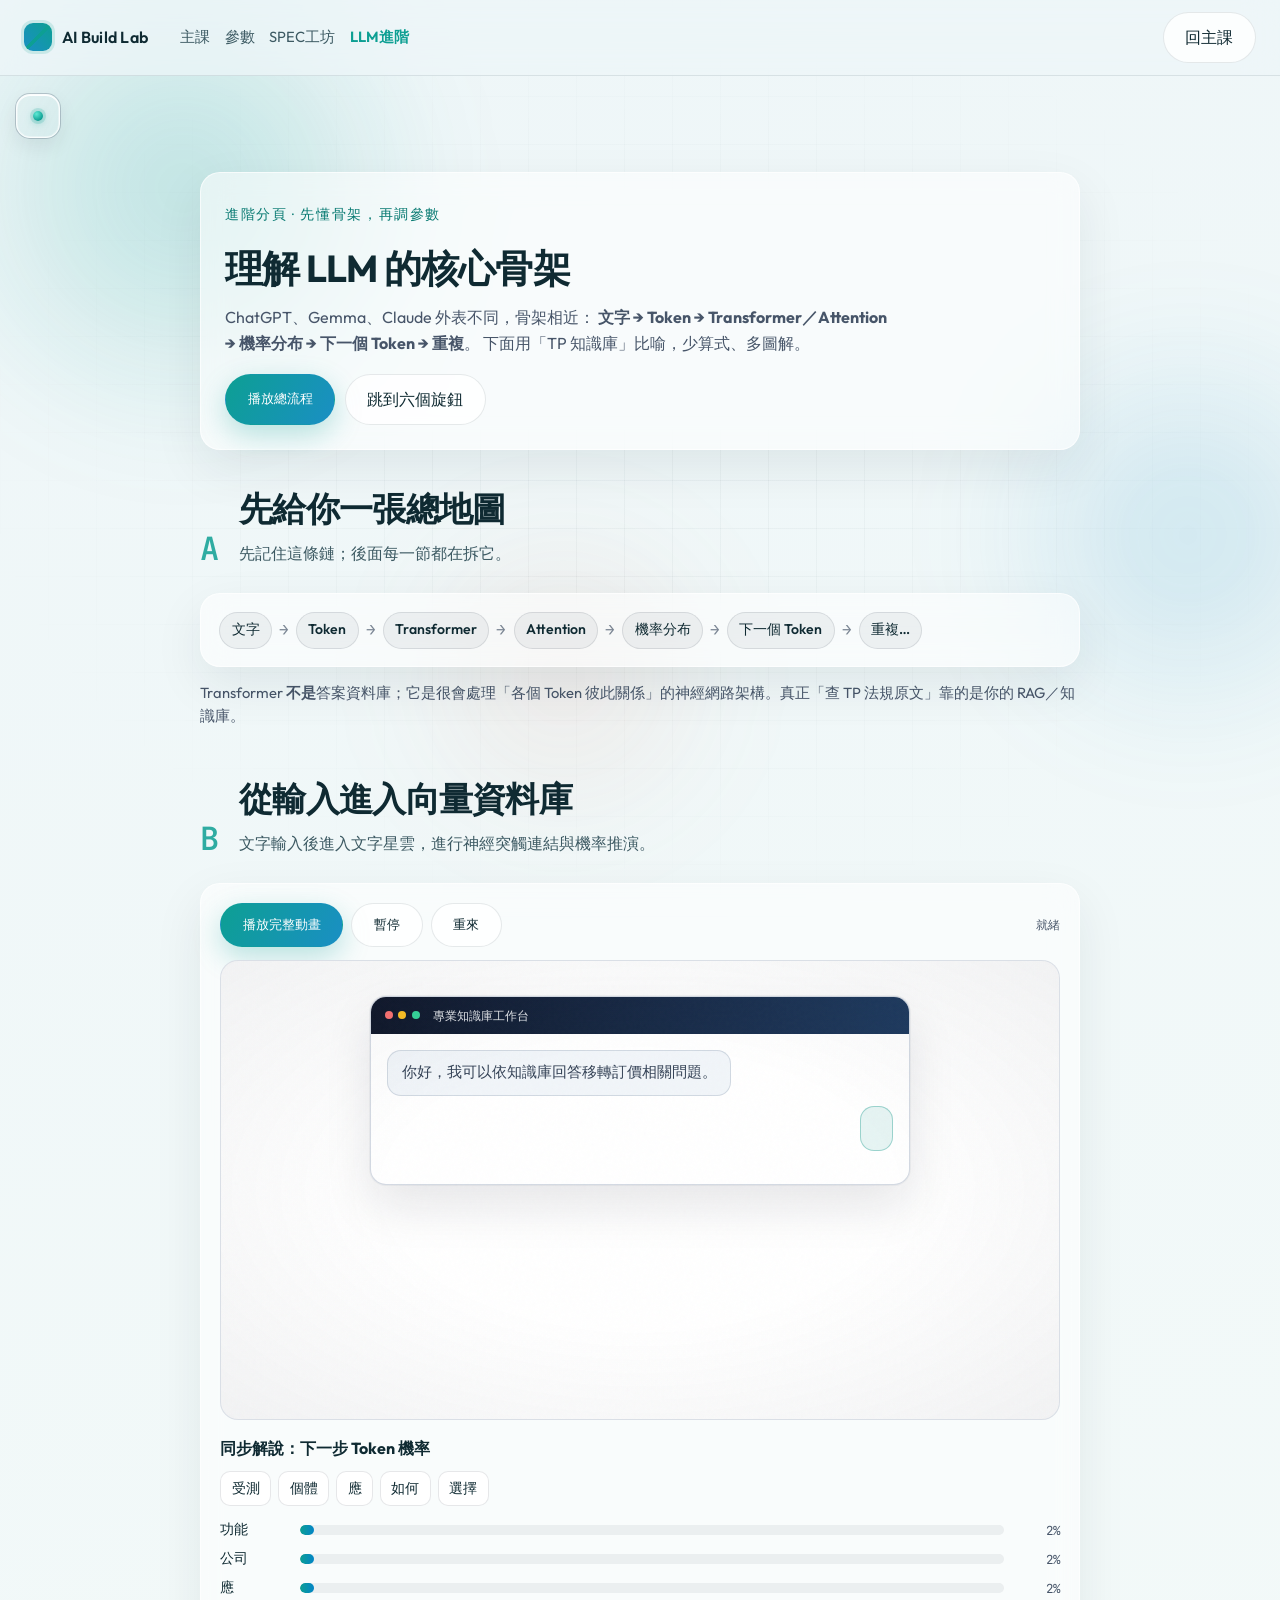
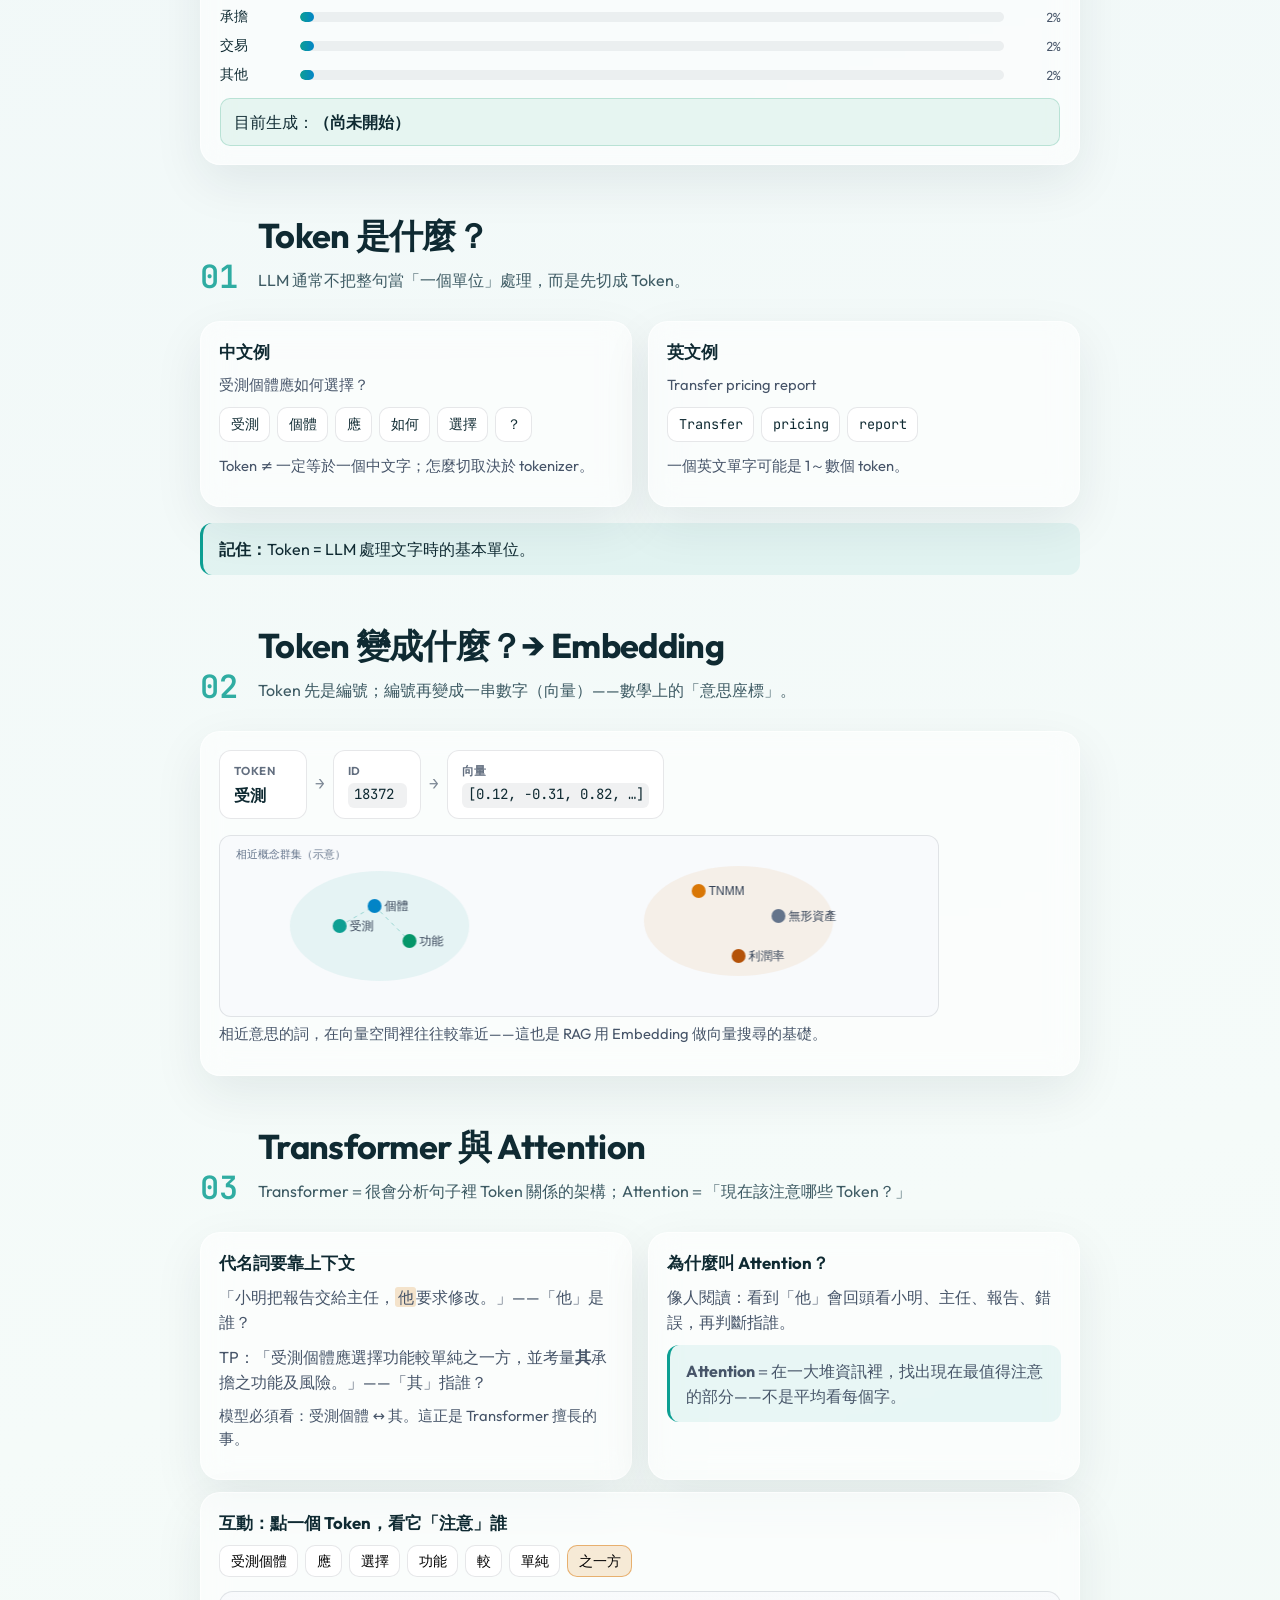
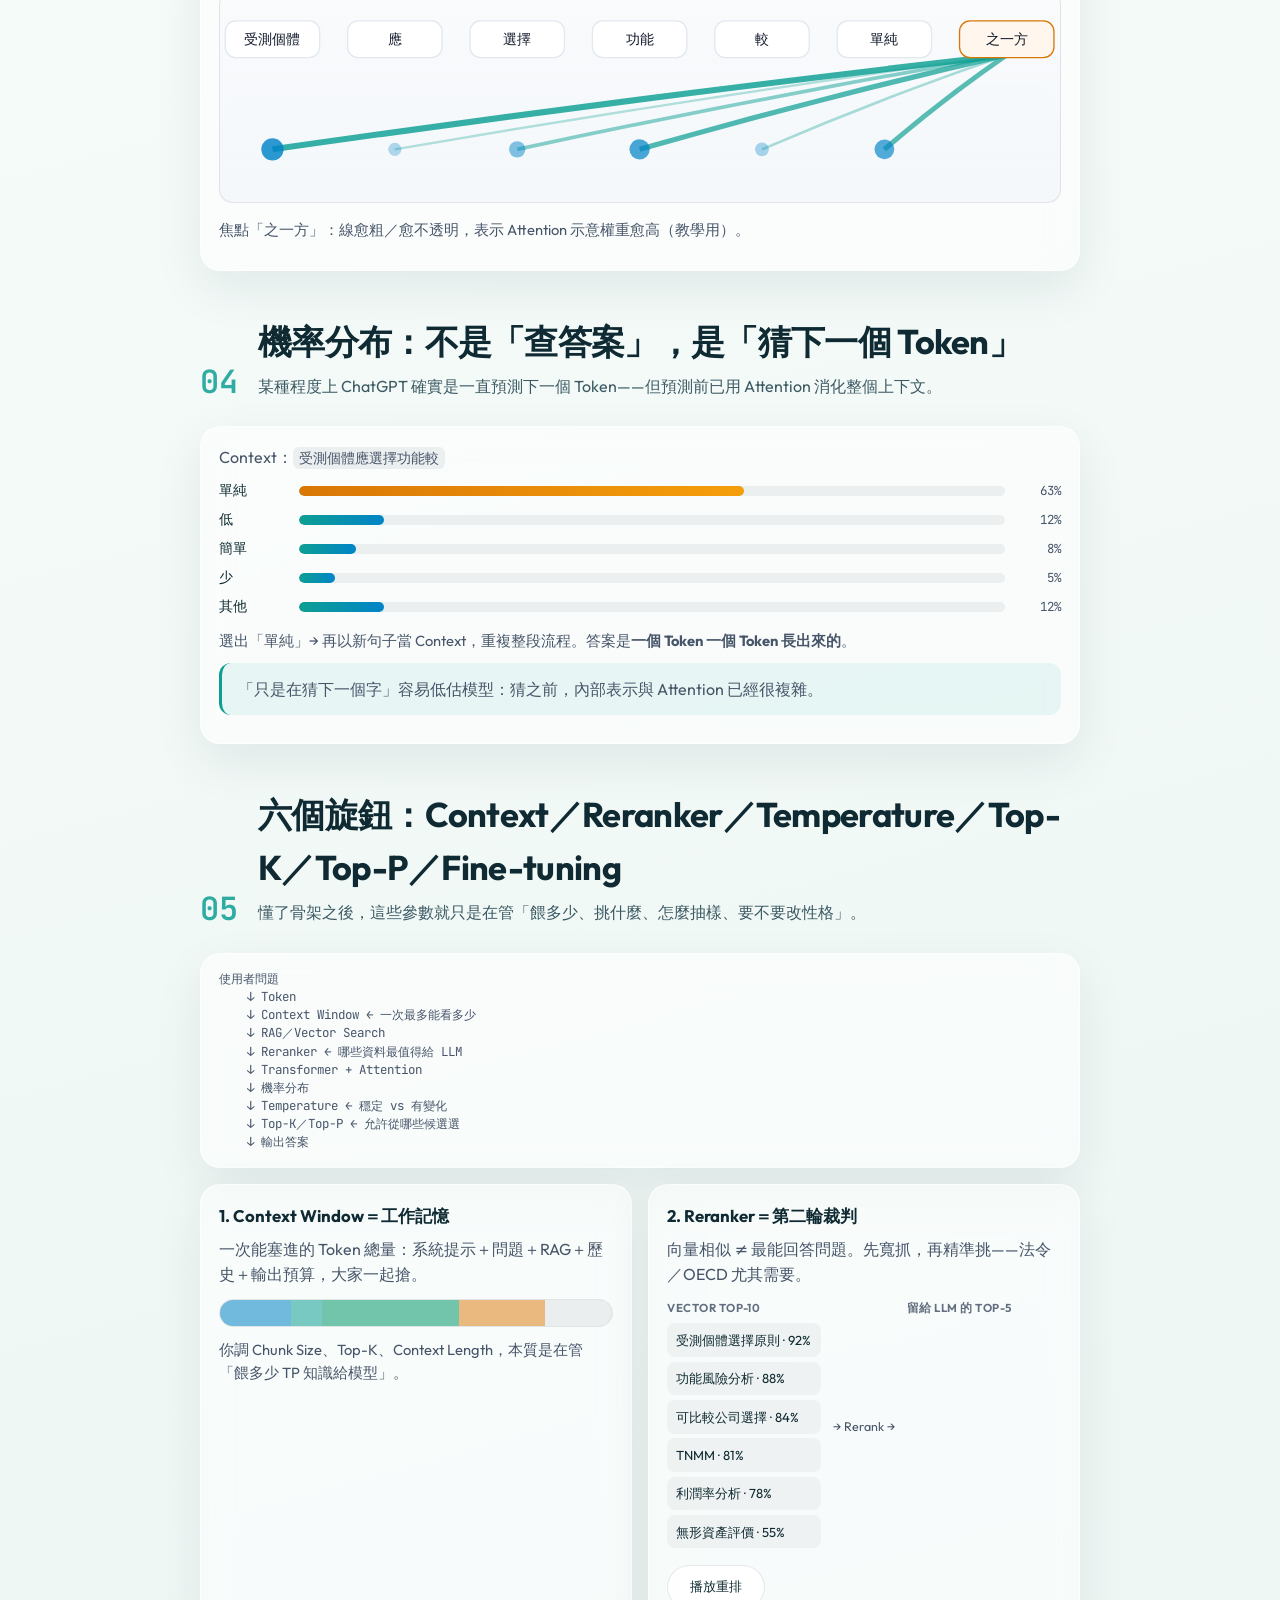
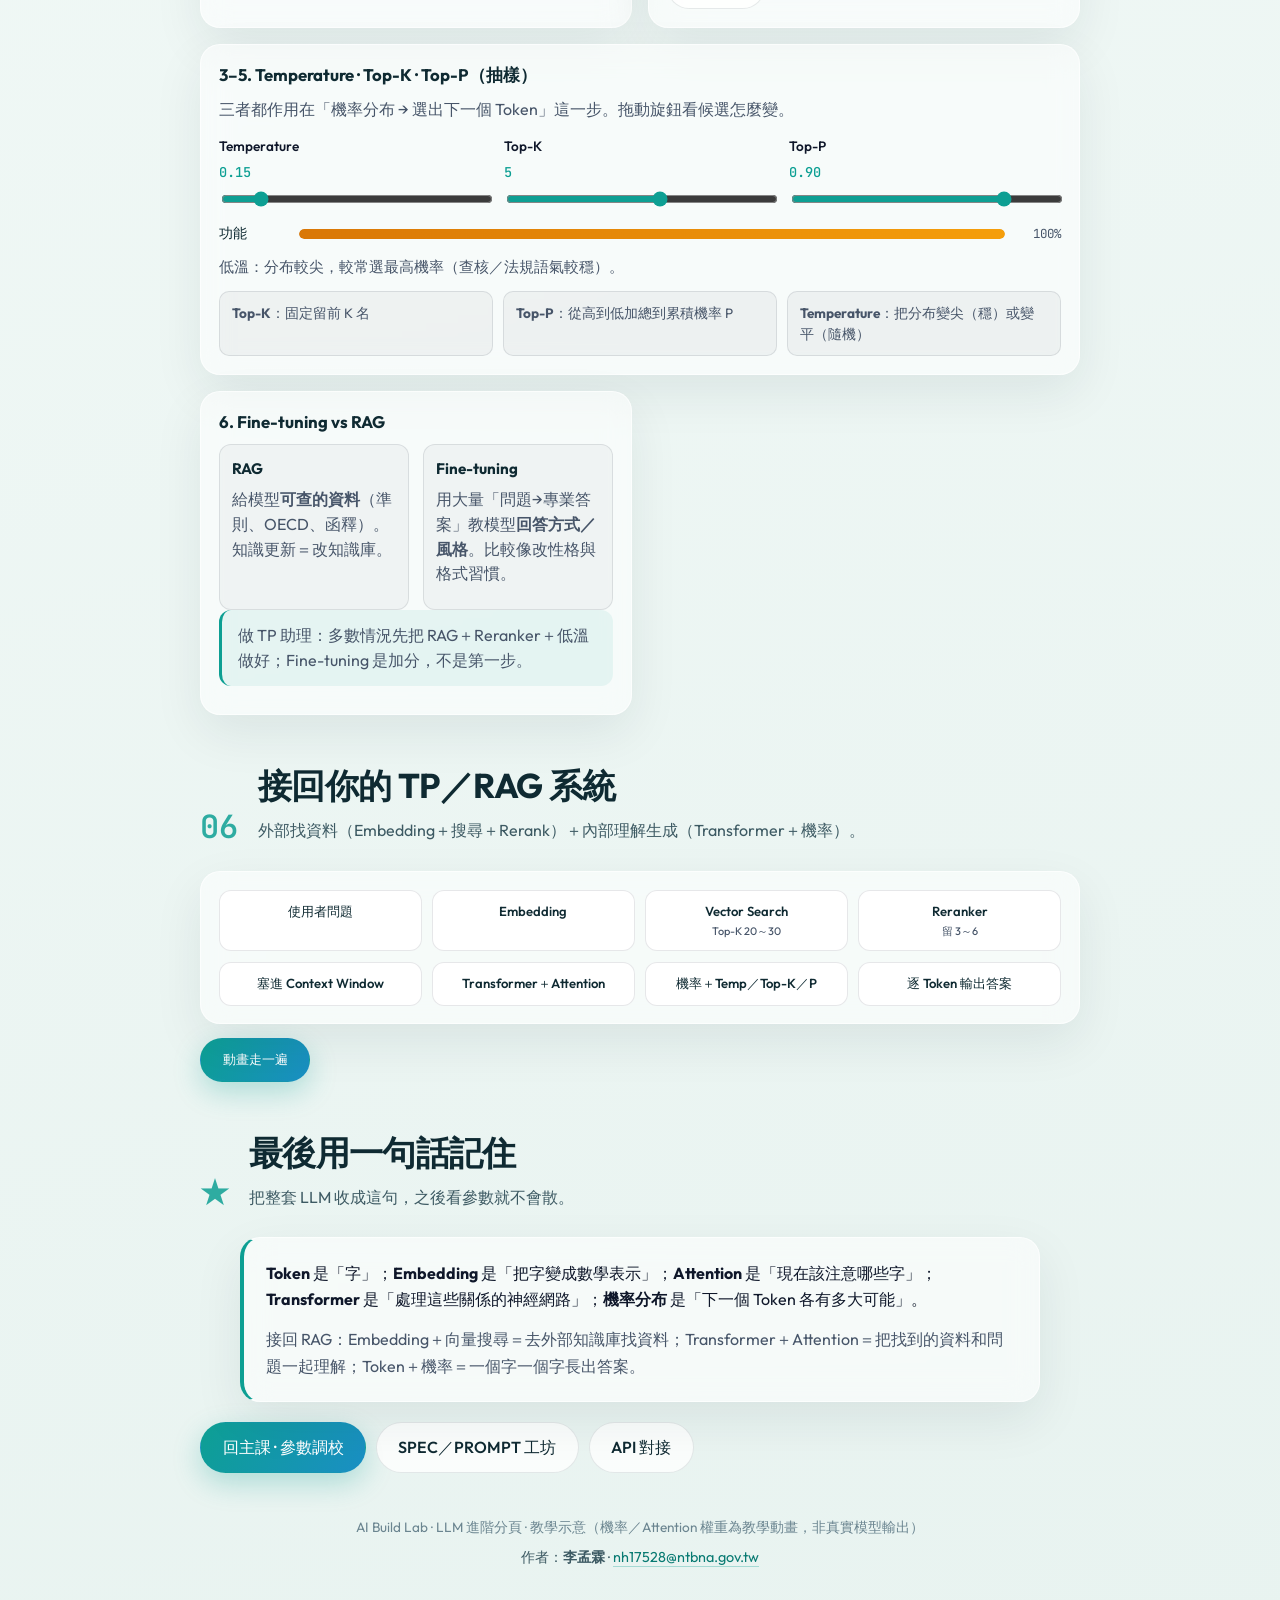
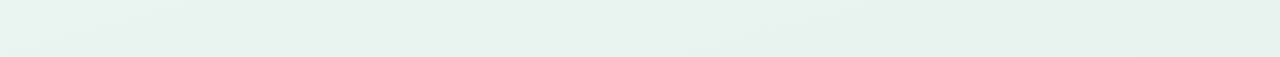
==== commit 66b3b706: "Narrate vector-to-token beats in the pipeline status line. Keep explaining key-token probs, Attentio" ====
--- a/llm.html
+++ b/llm.html
@@ -72,7 +72,7 @@
       <p class="llm-hero-lead">
         ChatGPT、Gemma、Claude 外表不同，骨架相近：
         <strong>文字 → Token → Transformer／Attention → 機率分布 → 下一個 Token → 重複</strong>。
-        下面用你熟悉的「TP 知識庫」比喻，少算式、多圖解。
+        下面用「TP 知識庫」比喻，少算式、多圖解。
       </p>
       <div class="llm-hero-actions">
         <button type="button" class="btn btn-primary" id="llmPlayAll">播放總流程</button>
@@ -419,6 +419,6 @@
     </footer>
   </main>
 
-  <script src="js/llm.js?v=hot-slate-1"></script>
+  <script src="js/llm.js?v=narrate-1"></script>
 </body>
 </html>
--- a/css/styles.css
+++ b/css/styles.css
@@ -2940,7 +2940,7 @@
 }
 
 body.deck-mode .section {
-  display: none;
+  display: none !important;
   flex: 1 1 auto;
   width: 100%;
   max-width: 1120px;
@@ -2948,7 +2948,7 @@
   min-height: 0; /* allow flex child to shrink and scroll */
   height: auto;
   max-height: 100%;
-  padding: 3.5rem 6vw 8rem;
+  padding: 1.75rem 5vw 6.5rem;
   overflow-x: hidden;
   overflow-y: auto;
   overscroll-behavior: contain;
@@ -2958,21 +2958,24 @@
 }
 
 body.deck-mode.deck-chrome-hidden .section {
-  padding-bottom: 5.5rem;
+  padding-bottom: 4rem;
 }
 
 body.deck-mode .section.deck-active {
-  display: block;
+  display: flex !important;
+  flex-direction: column;
   outline: none;
 }
 
+/* Hero only shows when it is the active deck slide — never stacked above themes */
 body.deck-mode .hero {
   min-height: 0;
   height: 100%;
   max-height: 100%;
-  display: flex;
-  align-items: flex-start;
-  padding-top: 4rem;
+  align-items: center;
+  justify-content: center;
+  padding-top: 1.5rem;
+  padding-bottom: 6rem;
 }
 
 body.deck-mode .hero.deck-active {
@@ -2983,8 +2986,23 @@
   font-size: clamp(2.2rem, 5.5vw, 3.8rem);
 }
 
+body.deck-mode .section-head {
+  margin-bottom: 1rem;
+  flex-shrink: 0;
+}
+
 body.deck-mode .section-head h2 {
-  font-size: clamp(1.8rem, 3.5vw, 2.6rem);
+  font-size: clamp(1.65rem, 3.2vw, 2.35rem);
+}
+
+body.deck-mode .section.deck-active > .canvas-grid,
+body.deck-mode .section.deck-active > .tip-row,
+body.deck-mode .section.deck-active > .panel,
+body.deck-mode .section.deck-active > .glass,
+body.deck-mode .section.deck-active > .api-grid,
+body.deck-mode .section.deck-active > .kb-steps {
+  flex: 1 1 auto;
+  min-height: 0;
 }
 
 body.deck-mode .canvas-grid,
@@ -3036,7 +3054,7 @@
   }
 
   body.deck-mode .section {
-    padding: 2.5rem 1.1rem 7rem;
+    padding: 1.25rem 1.1rem 6rem;
   }
 
   .deck-bar {
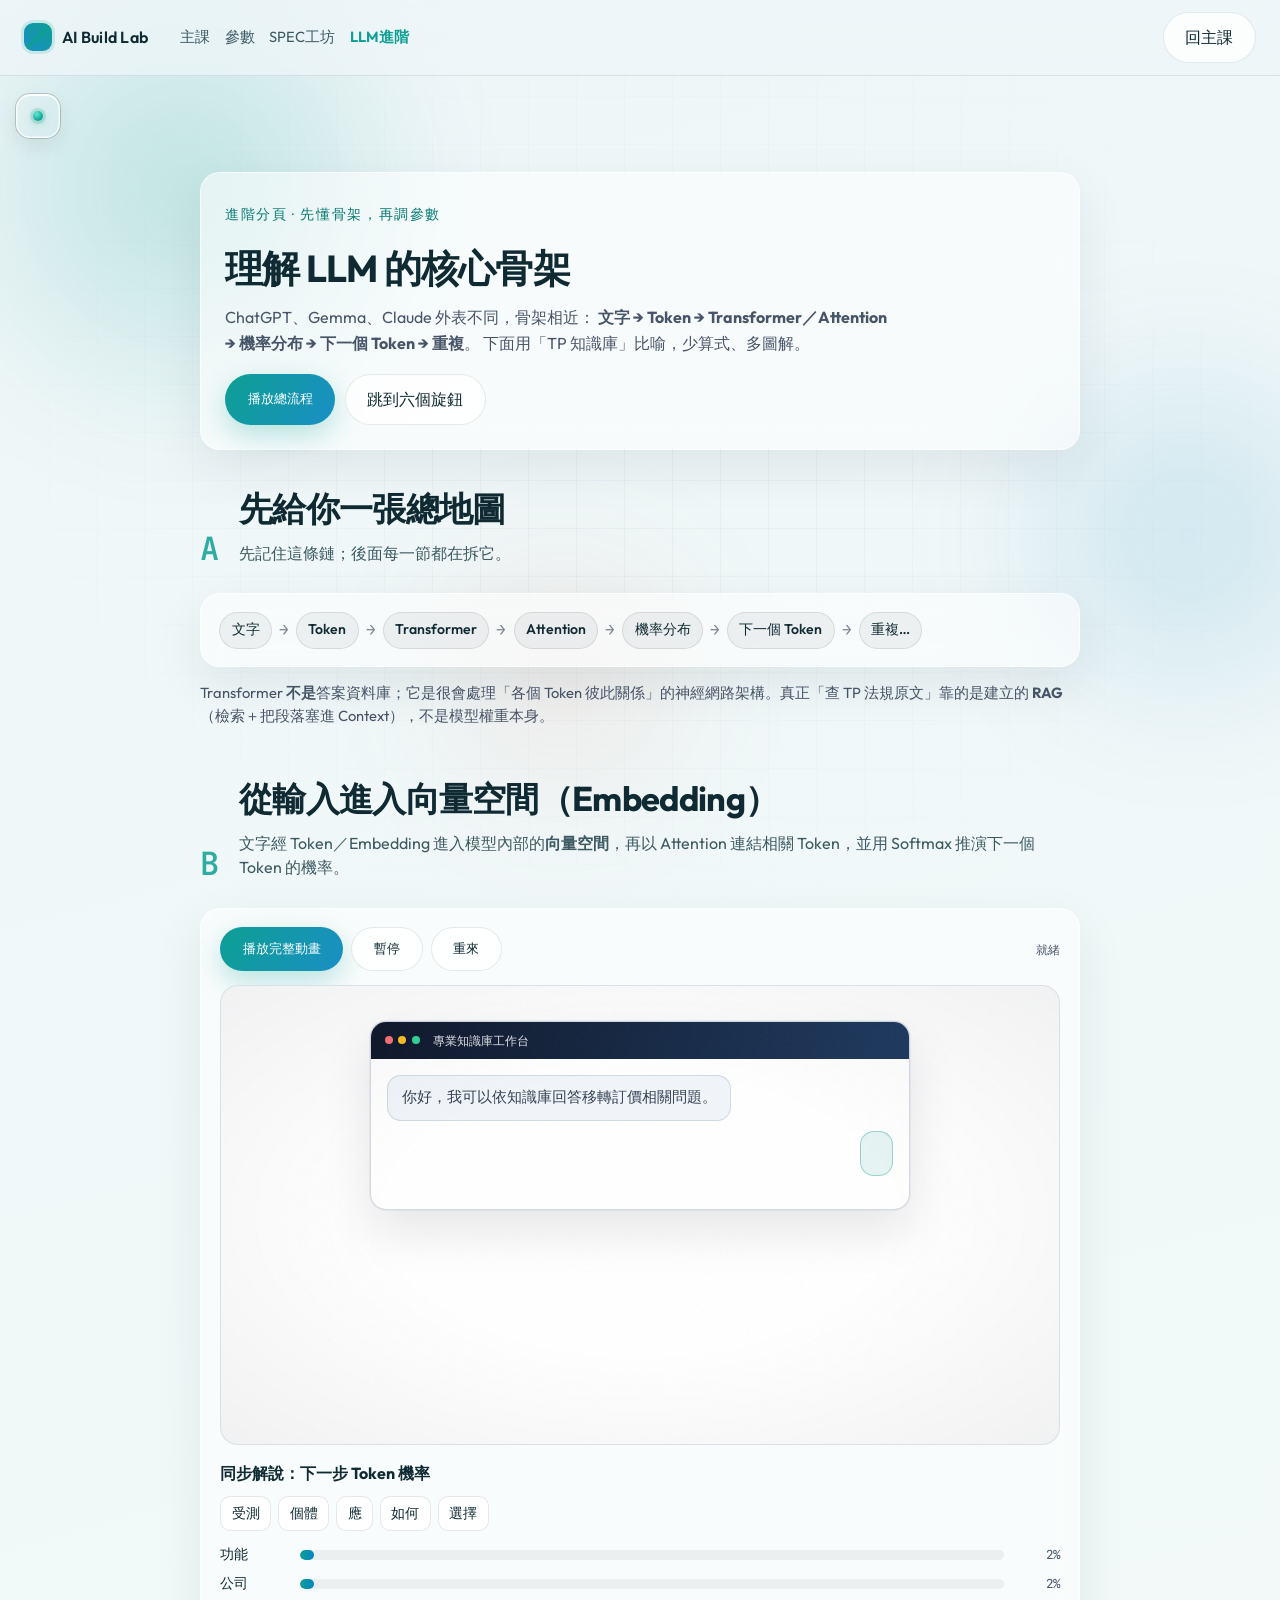
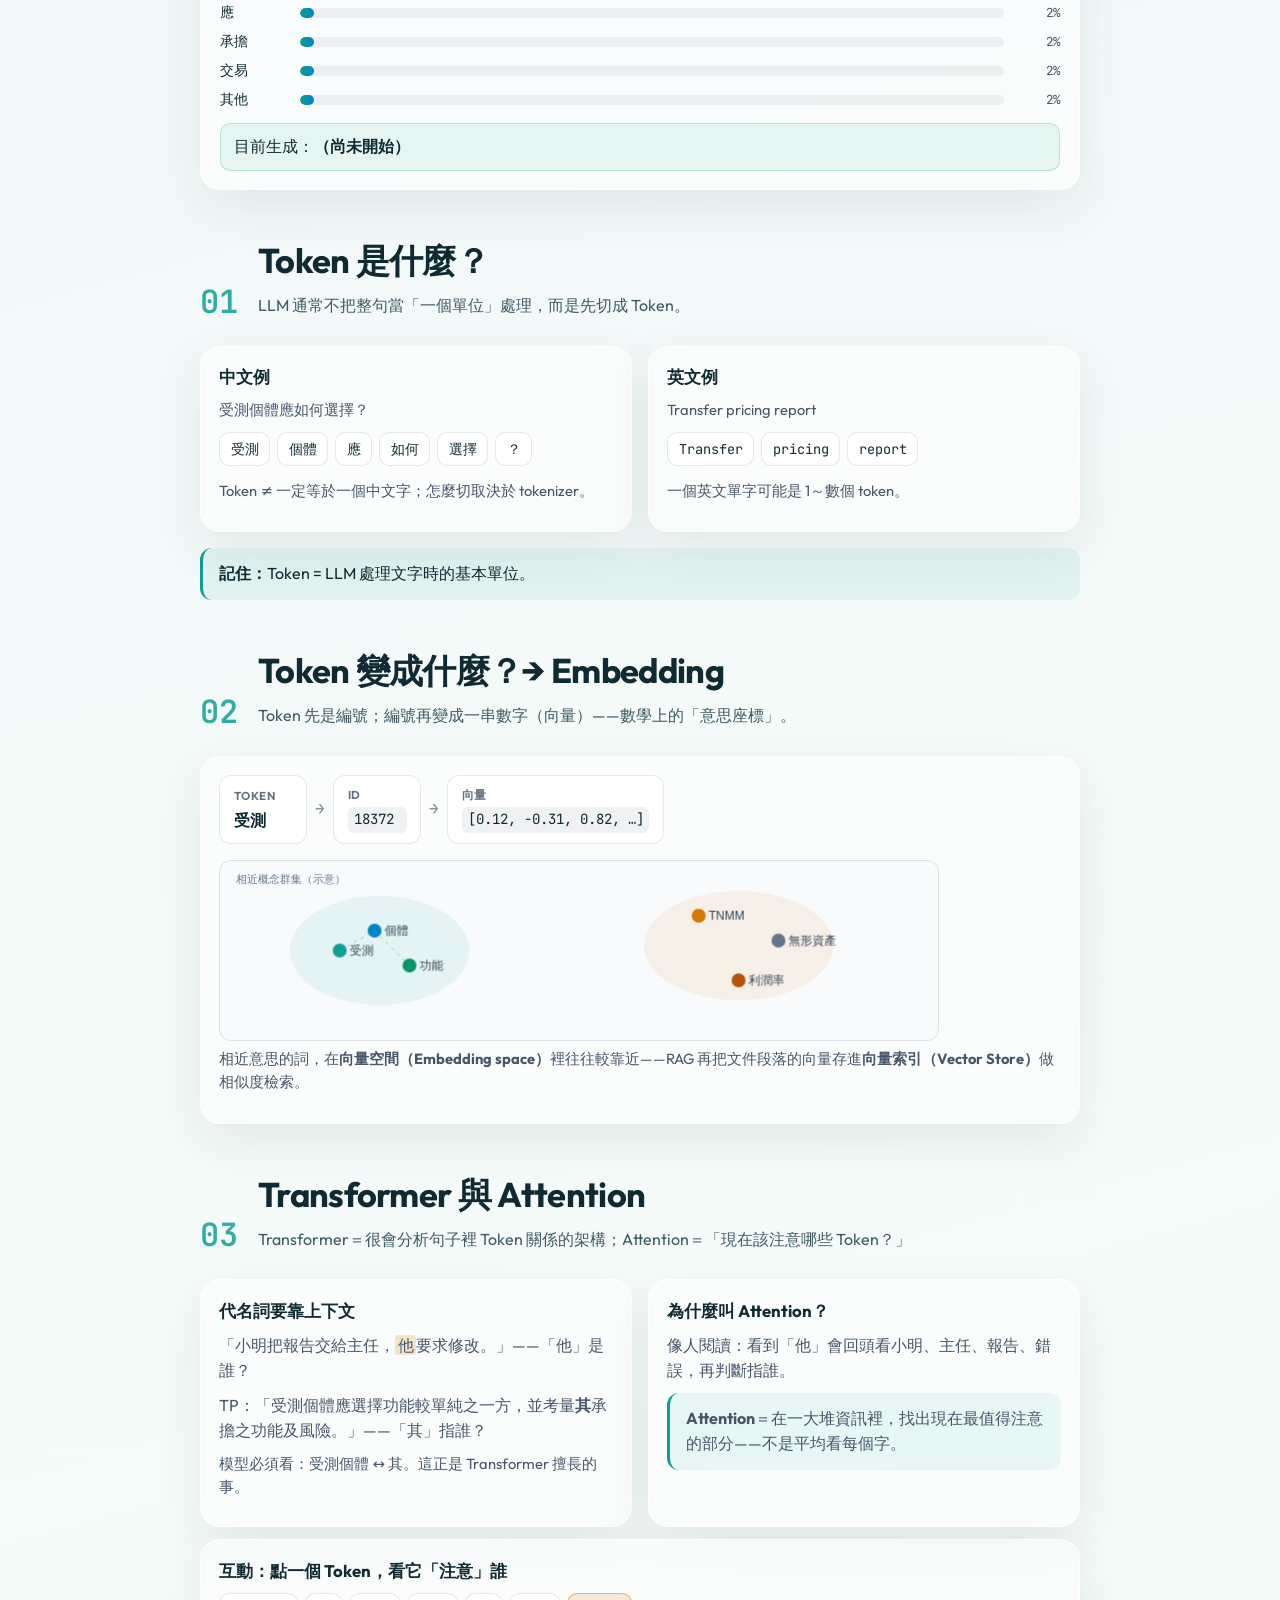
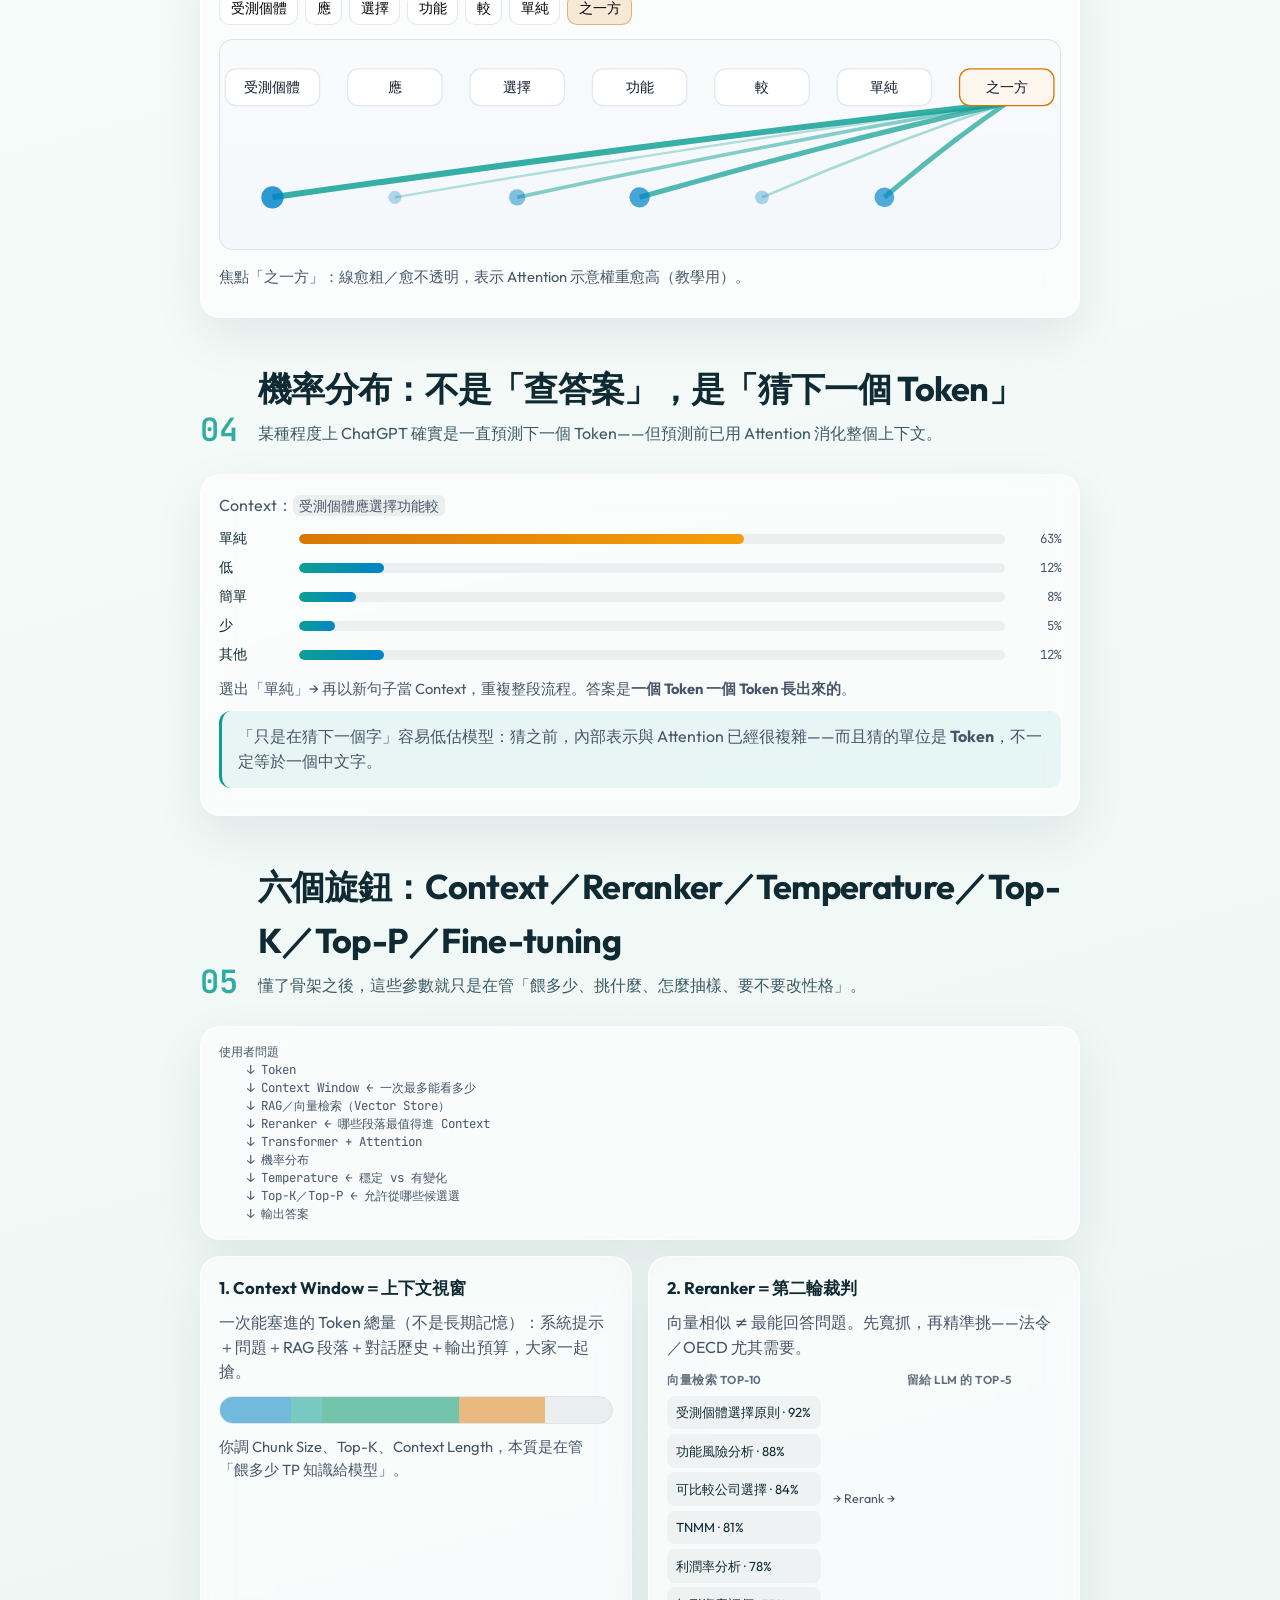
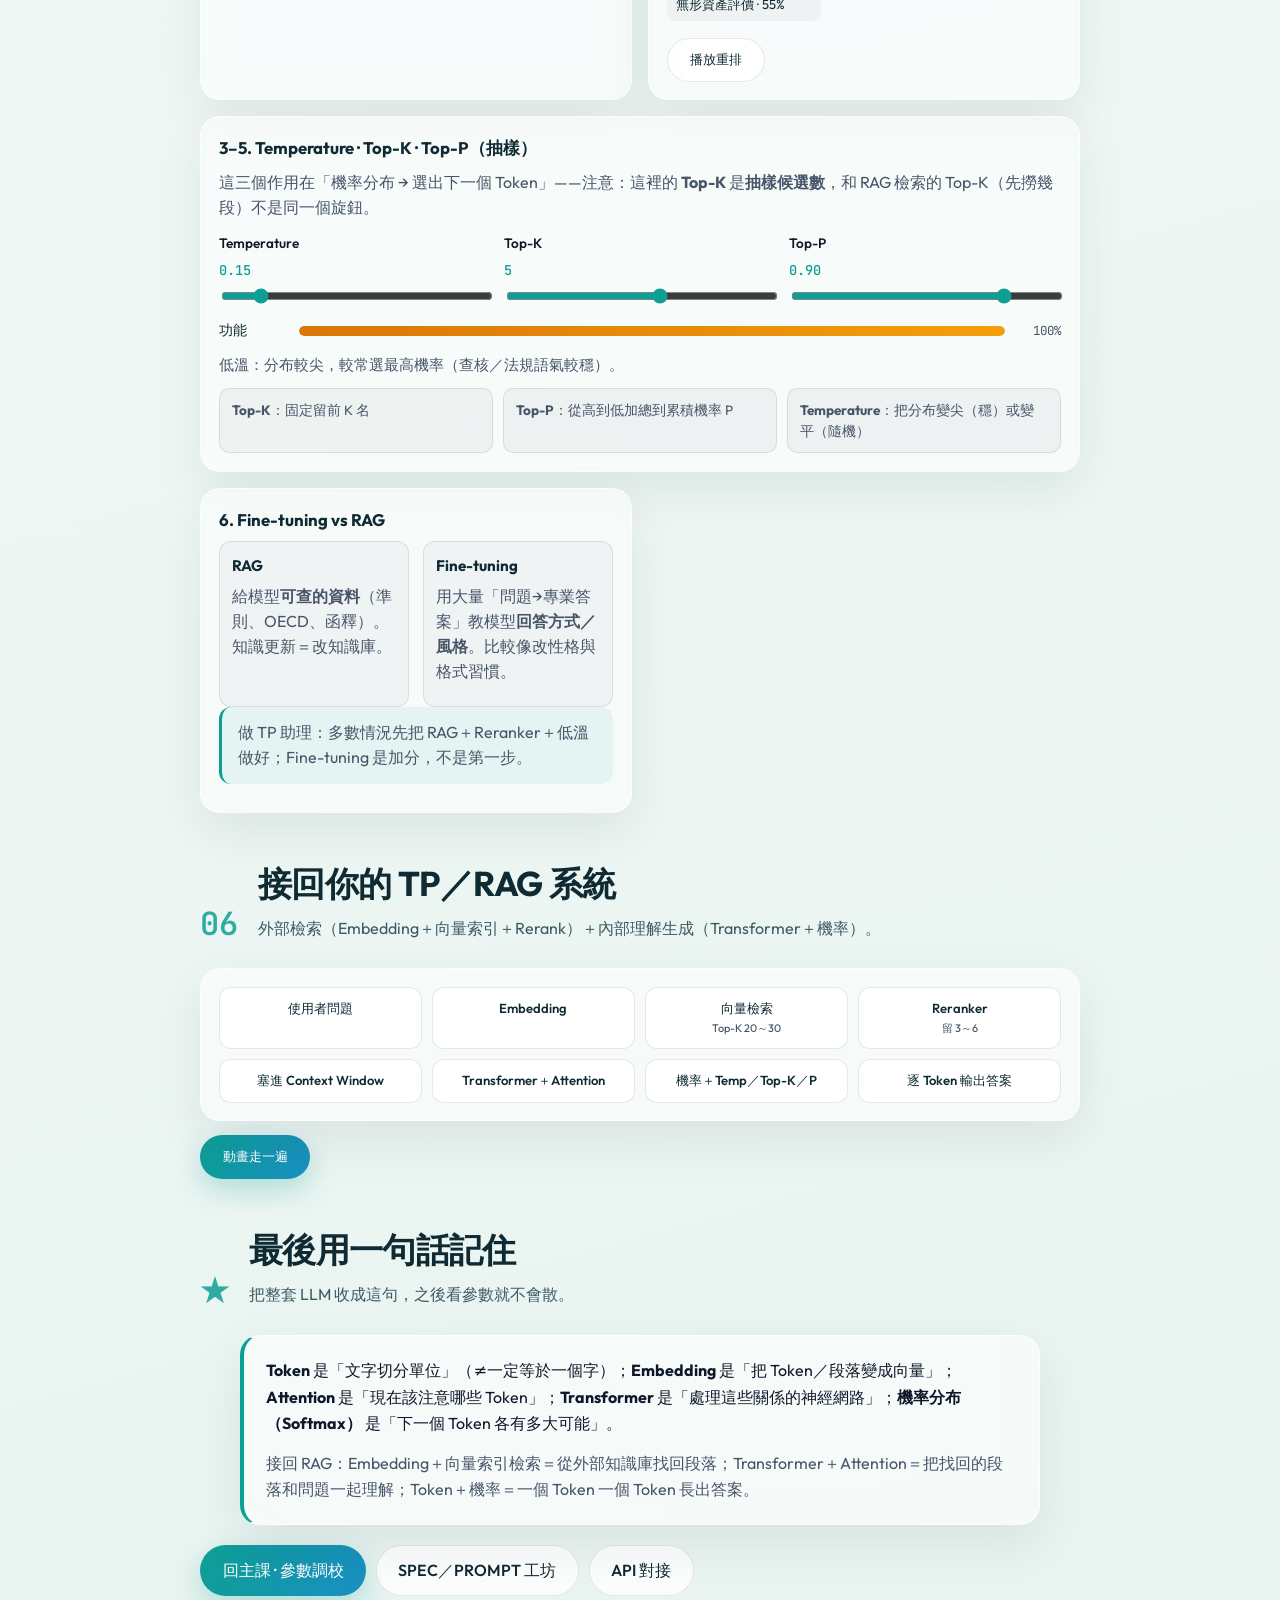
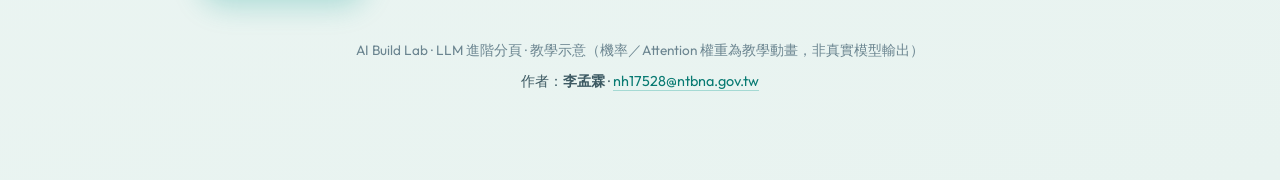
==== commit 9d4d01dc: "Tighten AI/RAG terminology across the site for precision. EOF  Co-authored-by: Cursor <cursoragent@c" ====
--- a/llm.html
+++ b/llm.html
@@ -104,7 +104,7 @@
         <span class="llm-chain-arrow" aria-hidden="true">→</span>
         <span class="llm-chain-step" data-step="6">重複…</span>
       </div>
-      <p class="llm-note">Transformer <strong>不是</strong>答案資料庫；它是很會處理「各個 Token 彼此關係」的神經網路架構。真正「查 TP 法規原文」靠的是你的 RAG／知識庫。</p>
+      <p class="llm-note">Transformer <strong>不是</strong>答案資料庫；它是很會處理「各個 Token 彼此關係」的神經網路架構。真正「查 TP 法規原文」靠的是建立的 <strong>RAG</strong>（檢索＋把段落塞進 Context），不是模型權重本身。</p>
     </section>
 
     <!-- PIPELINE LIVE -->
@@ -112,8 +112,8 @@
       <div class="section-head">
         <span class="section-num">B</span>
         <div>
-          <h2>從輸入進入向量資料庫</h2>
-          <p>文字輸入後進入文字星雲，進行神經突觸連結與機率推演。</p>
+          <h2>從輸入進入向量空間（Embedding）</h2>
+          <p>文字經 Token／Embedding 進入模型內部的<strong>向量空間</strong>，再以 Attention 連結相關 Token，並用 Softmax 推演下一個 Token 的機率。</p>
         </div>
       </div>
       <div class="llm-demo glass llm-cinematic">
@@ -147,7 +147,7 @@
             </div>
           </div>
 
-          <!-- Act 2: vector DB word nebula -->
+          <!-- Act 2: embedding / attention space -->
           <div class="cine-act cine-brain" id="cineBrain" hidden>
             <div class="cine-brain-frame">
               <svg class="cine-brain-sil" viewBox="0 0 860 480" aria-hidden="true">
@@ -159,7 +159,7 @@
                 </defs>
                 <ellipse cx="430" cy="250" rx="320" ry="200" fill="url(#brainAtm)"/>
               </svg>
-              <svg class="llm-attn-svg llm-attn-literary attn-spread attn-white" id="attnSvg" viewBox="0 0 860 480" role="img" aria-label="向量資料庫文字星雲"></svg>
+              <svg class="llm-attn-svg llm-attn-literary attn-spread attn-white" id="attnSvg" viewBox="0 0 860 480" role="img" aria-label="Embedding 向量空間與 Attention"></svg>
             </div>
           </div>
         </div>
@@ -226,7 +226,7 @@
           </div>
         </div>
         <canvas id="embedCanvas" width="720" height="180" aria-label="向量空間示意"></canvas>
-        <p class="llm-caption">相近意思的詞，在向量空間裡往往較靠近——這也是 RAG 用 Embedding 做向量搜尋的基礎。</p>
+        <p class="llm-caption">相近意思的詞，在<strong>向量空間（Embedding space）</strong>裡往往較靠近——RAG 再把文件段落的向量存進<strong>向量索引（Vector Store）</strong>做相似度檢索。</p>
       </div>
     </section>
 
@@ -273,7 +273,7 @@
         <p>Context：<code>受測個體應選擇功能較</code></p>
         <div class="llm-prob-bars" id="probStatic"></div>
         <p class="llm-muted">選出「單純」→ 再以新句子當 Context，重複整段流程。答案是<strong>一個 Token 一個 Token 長出來的</strong>。</p>
-        <p class="llm-takeaway">「只是在猜下一個字」容易低估模型：猜之前，內部表示與 Attention 已經很複雜。</p>
+        <p class="llm-takeaway">「只是在猜下一個字」容易低估模型：猜之前，內部表示與 Attention 已經很複雜——而且猜的單位是 <strong>Token</strong>，不一定等於一個中文字。</p>
       </div>
     </section>
 
@@ -291,8 +291,8 @@
         <pre class="llm-ascii" aria-label="參數總地圖">使用者問題
     ↓ Token
     ↓ Context Window ← 一次最多能看多少
-    ↓ RAG／Vector Search
-    ↓ Reranker ← 哪些資料最值得給 LLM
+    ↓ RAG／向量檢索（Vector Store）
+    ↓ Reranker ← 哪些段落最值得進 Context
     ↓ Transformer + Attention
     ↓ 機率分布
     ↓ Temperature ← 穩定 vs 有變化
@@ -302,8 +302,8 @@
 
       <div class="llm-knob-grid">
         <article class="glass llm-card" id="knob-context">
-          <h3>1. Context Window＝工作記憶</h3>
-          <p>一次能塞進的 Token 總量：系統提示＋問題＋RAG＋歷史＋輸出預算，大家一起搶。</p>
+          <h3>1. Context Window＝上下文視窗</h3>
+          <p>一次能塞進的 Token 總量（不是長期記憶）：系統提示＋問題＋RAG 段落＋對話歷史＋輸出預算，大家一起搶。</p>
           <div class="llm-ctx" id="ctxViz" aria-label="Context 佔用示意">
             <div class="llm-ctx-seg" style="--w:18%" data-label="System 3K"></div>
             <div class="llm-ctx-seg" style="--w:8%" data-label="問題 0.5K"></div>
@@ -319,7 +319,7 @@
           <p>向量相似 ≠ 最能回答問題。先寬抓，再精準挑——法令／OECD 尤其需要。</p>
           <div class="llm-rerank" id="rerankViz">
             <div class="llm-rerank-col">
-              <span class="llm-label">Vector Top-10</span>
+              <span class="llm-label">向量檢索 Top-10</span>
               <ul id="rerankBefore"></ul>
             </div>
             <div class="llm-rerank-arrow">→ Rerank →</div>
@@ -333,7 +333,7 @@
 
         <article class="glass llm-card llm-card-span" id="knob-sample">
           <h3>3–5. Temperature · Top-K · Top-P（抽樣）</h3>
-          <p>三者都作用在「機率分布 → 選出下一個 Token」這一步。拖動旋鈕看候選怎麼變。</p>
+          <p>這三個作用在「機率分布 → 選出下一個 Token」——注意：這裡的 <strong>Top-K</strong> 是<strong>抽樣候選數</strong>，和 RAG 檢索的 Top-K（先撈幾段）不是同一個旋鈕。</p>
           <div class="llm-sliders">
             <label>Temperature <output id="tempOut">0.15</output>
               <input type="range" id="tempRange" min="0" max="1.2" step="0.05" value="0.15" />
@@ -377,13 +377,13 @@
         <span class="section-num">06</span>
         <div>
           <h2>接回你的 TP／RAG 系統</h2>
-          <p>外部找資料（Embedding＋搜尋＋Rerank）＋內部理解生成（Transformer＋機率）。</p>
+          <p>外部檢索（Embedding＋向量索引＋Rerank）＋內部理解生成（Transformer＋機率）。</p>
         </div>
       </div>
       <div class="glass llm-stack" id="stackFlow">
         <div class="llm-stack-node" data-i="0">使用者問題</div>
         <div class="llm-stack-node" data-i="1">Embedding</div>
-        <div class="llm-stack-node" data-i="2">Vector Search<br /><small>Top-K 20～30</small></div>
+        <div class="llm-stack-node" data-i="2">向量檢索<br /><small>Top-K 20～30</small></div>
         <div class="llm-stack-node" data-i="3">Reranker<br /><small>留 3～6</small></div>
         <div class="llm-stack-node" data-i="4">塞進 Context Window</div>
         <div class="llm-stack-node" data-i="5">Transformer＋Attention</div>
@@ -403,8 +403,8 @@
         </div>
       </div>
       <blockquote class="llm-memo glass">
-        <p><strong>Token</strong> 是「字」；<strong>Embedding</strong> 是「把字變成數學表示」；<strong>Attention</strong> 是「現在該注意哪些字」；<strong>Transformer</strong> 是「處理這些關係的神經網路」；<strong>機率分布</strong> 是「下一個 Token 各有多大可能」。</p>
-        <p>接回 RAG：Embedding＋向量搜尋＝去外部知識庫找資料；Transformer＋Attention＝把找到的資料和問題一起理解；Token＋機率＝一個字一個字長出答案。</p>
+        <p><strong>Token</strong> 是「文字切分單位」（≠一定等於一個字）；<strong>Embedding</strong> 是「把 Token／段落變成向量」；<strong>Attention</strong> 是「現在該注意哪些 Token」；<strong>Transformer</strong> 是「處理這些關係的神經網路」；<strong>機率分布（Softmax）</strong> 是「下一個 Token 各有多大可能」。</p>
+        <p>接回 RAG：Embedding＋向量索引檢索＝從外部知識庫找回段落；Transformer＋Attention＝把找回的段落和問題一起理解；Token＋機率＝一個 Token 一個 Token 長出答案。</p>
       </blockquote>
       <div class="llm-footer-links">
         <a class="btn btn-primary" href="index.html#params">回主課 · 參數調校</a>
@@ -419,6 +419,6 @@
     </footer>
   </main>
 
-  <script src="js/llm.js?v=narrate-1"></script>
+  <script src="js/llm.js?v=terms-1"></script>
 </body>
 </html>
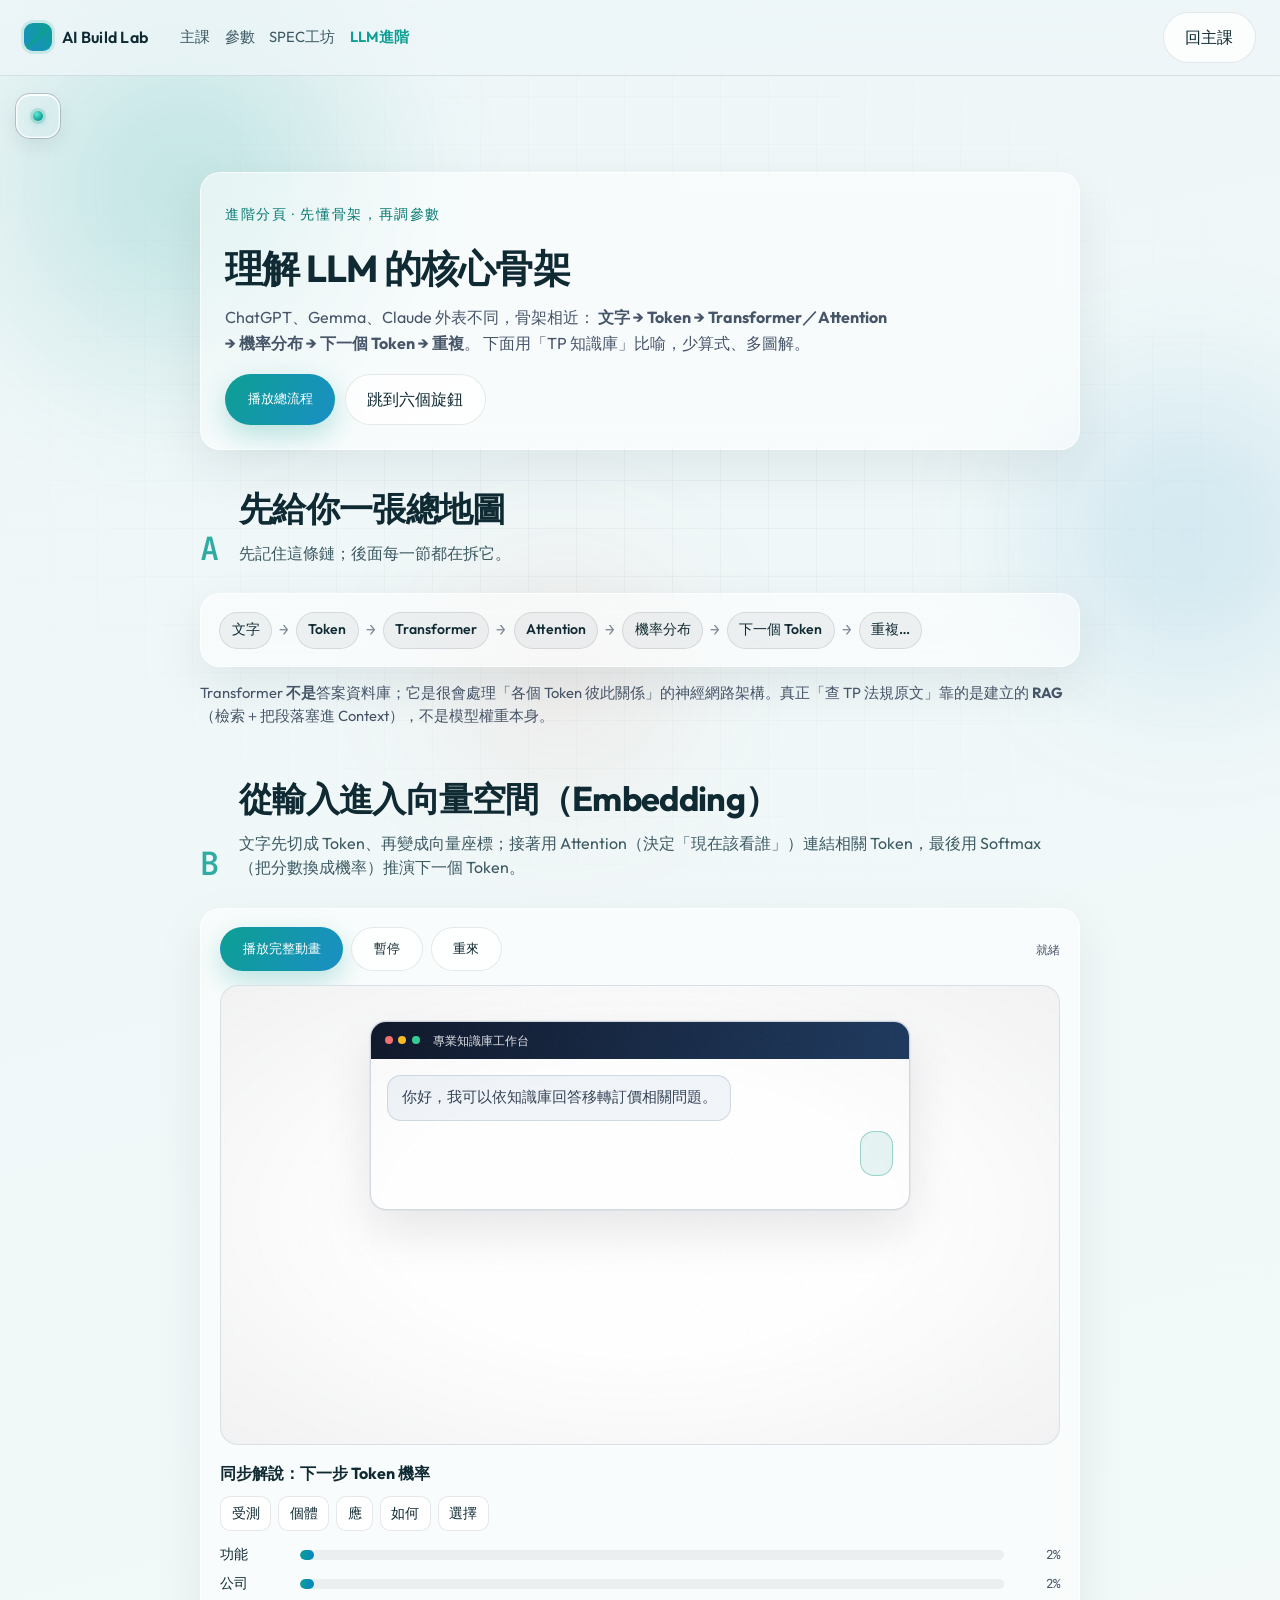
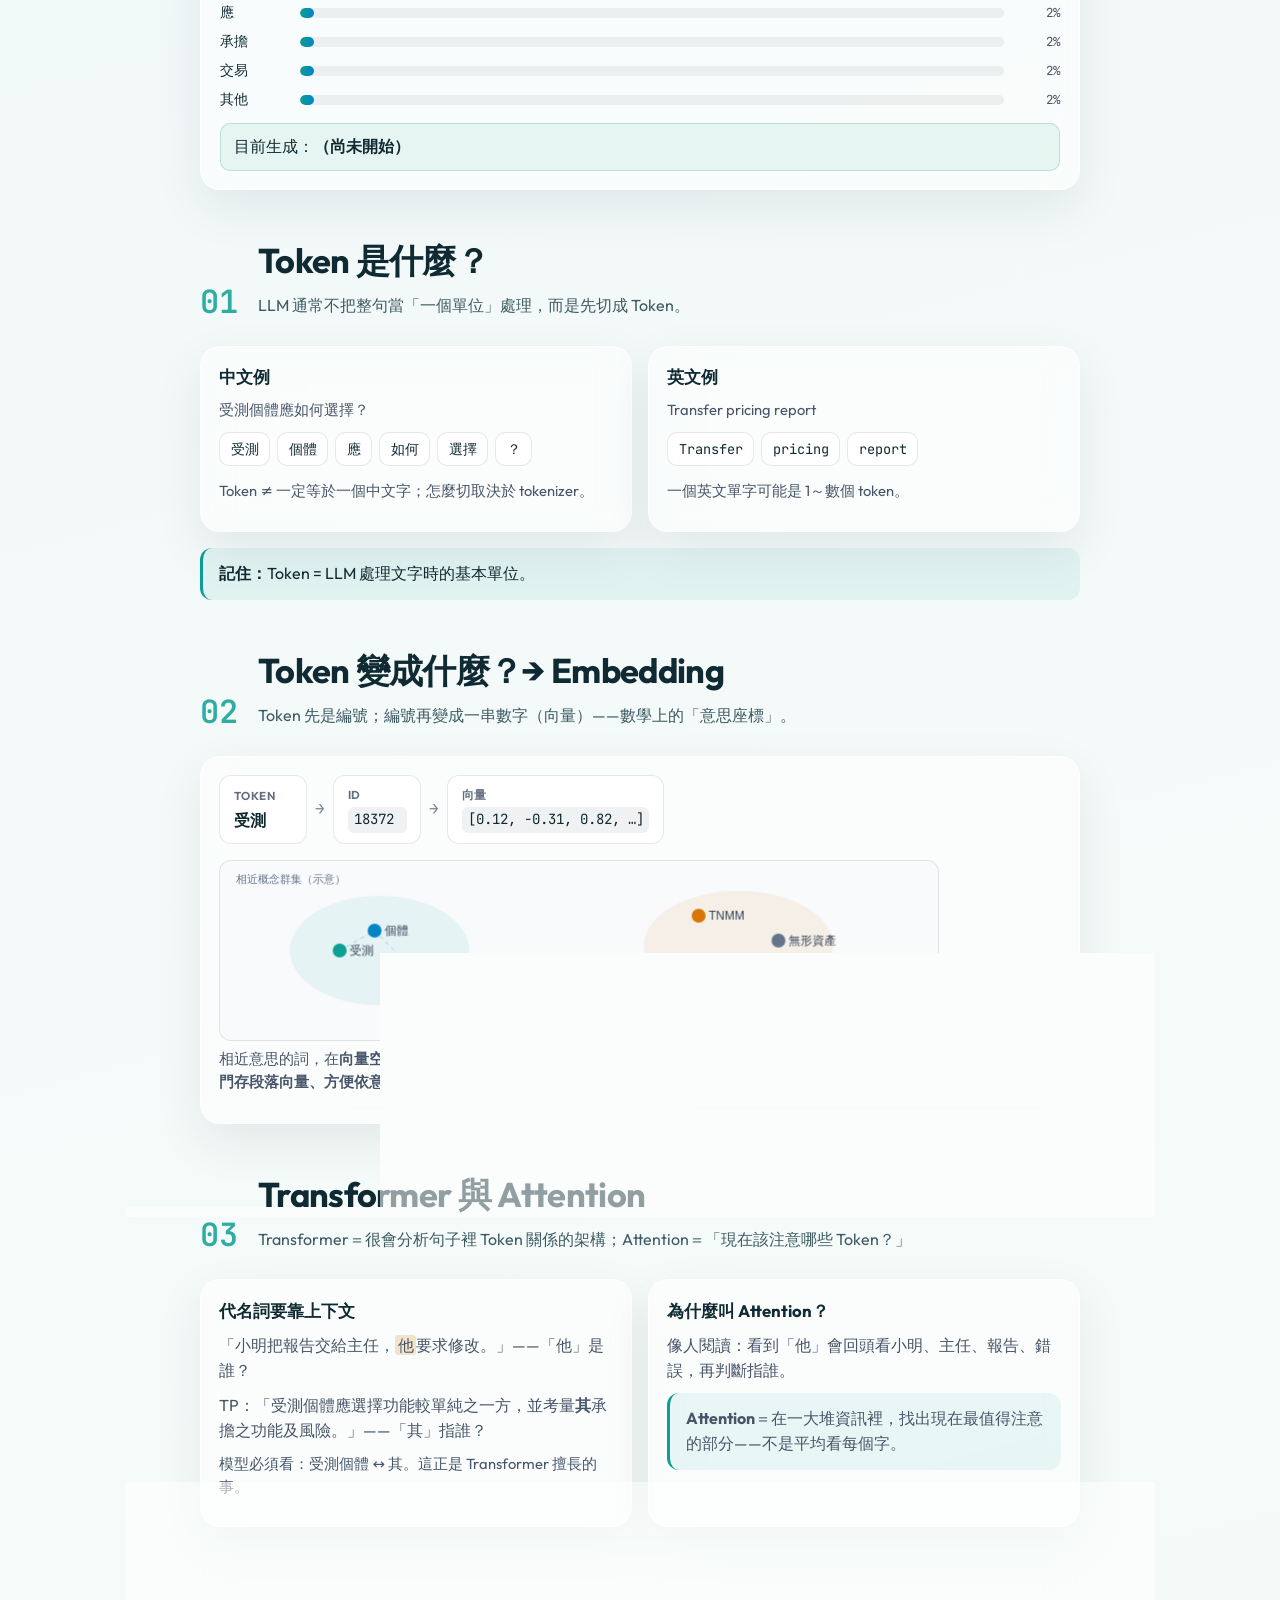
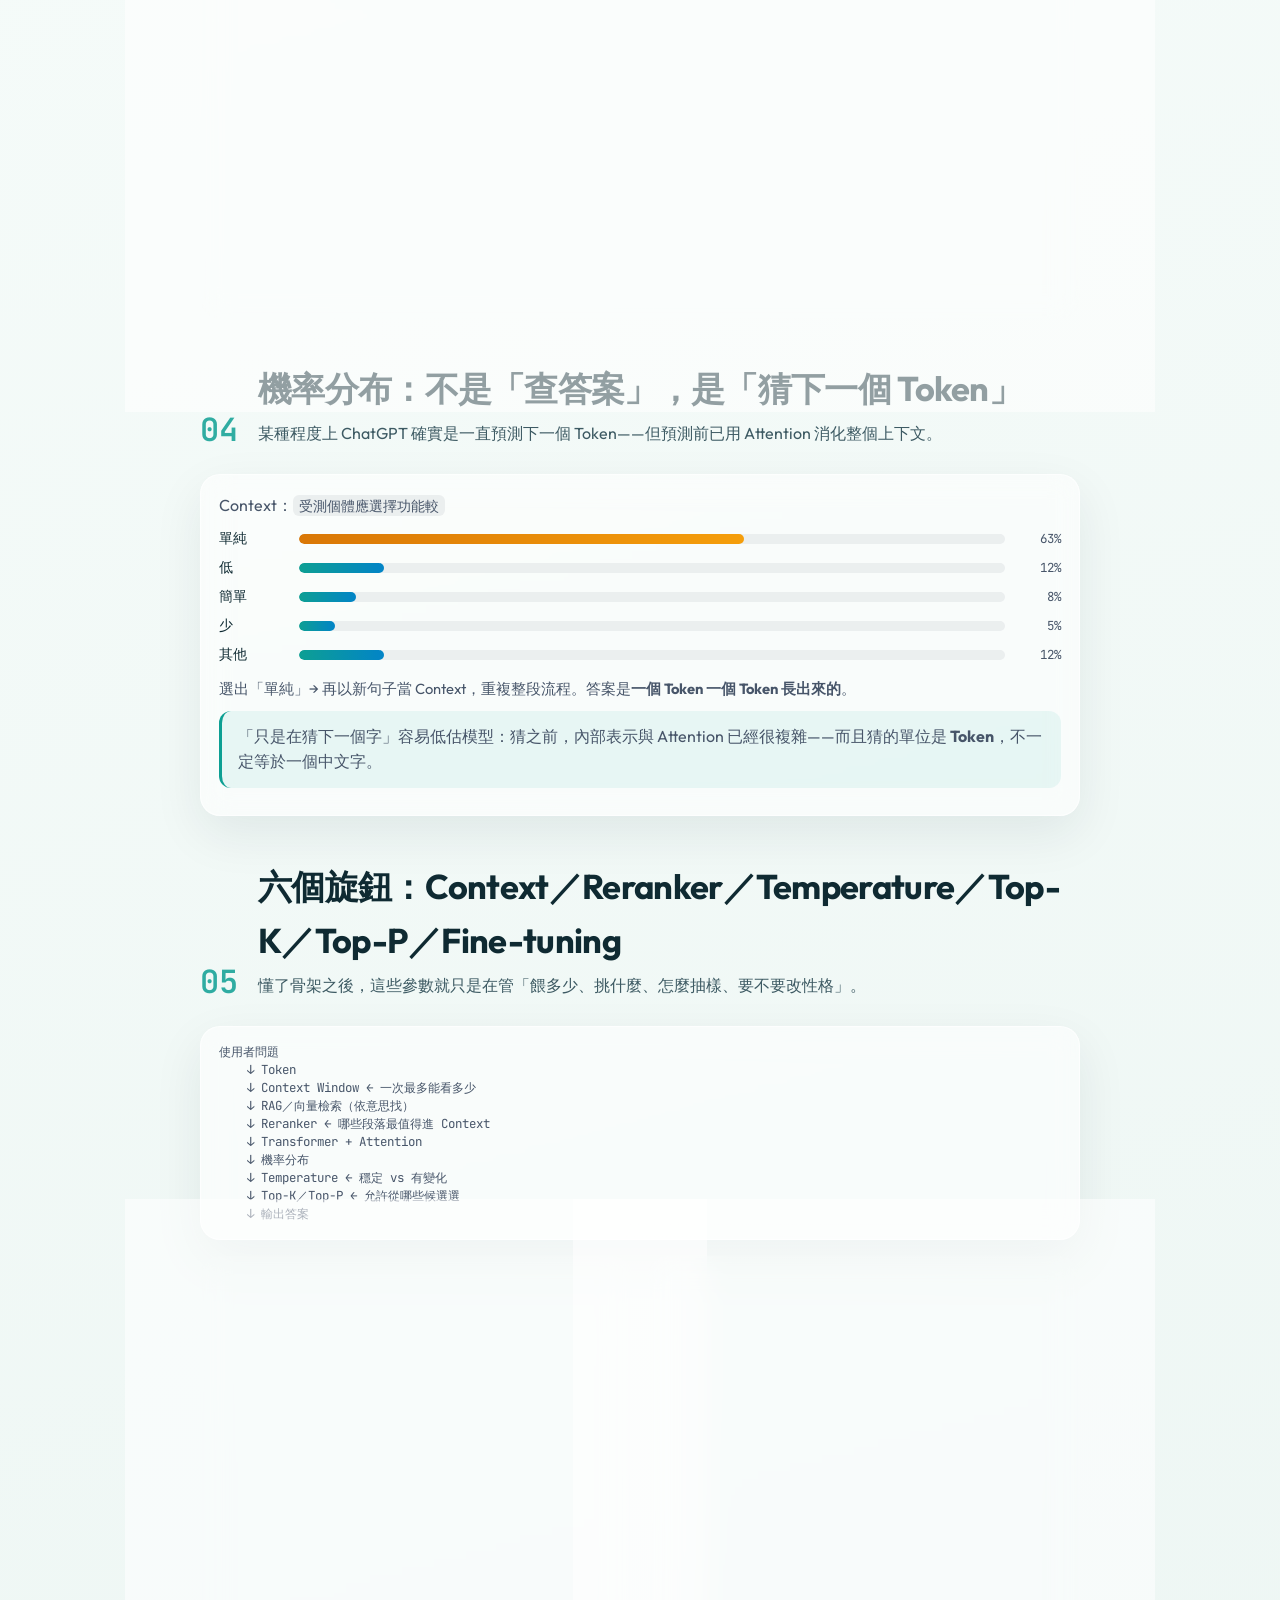
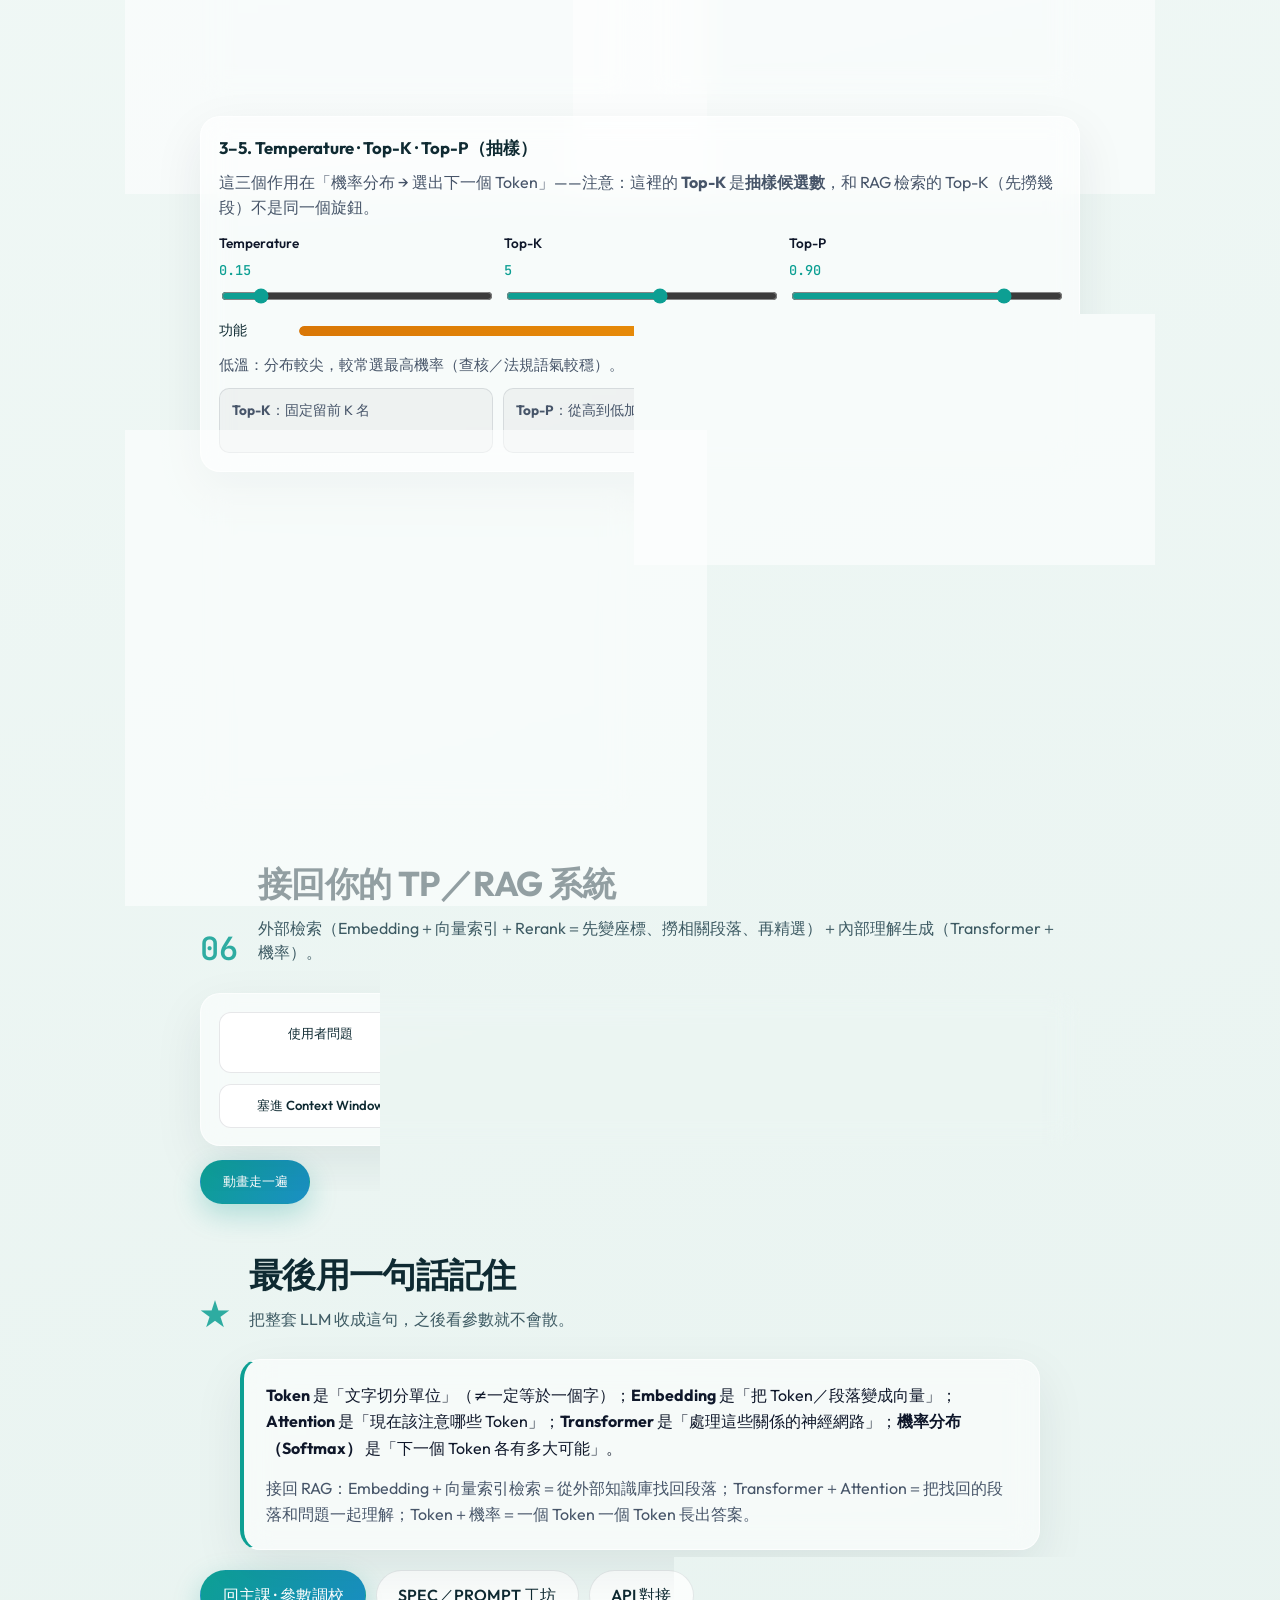
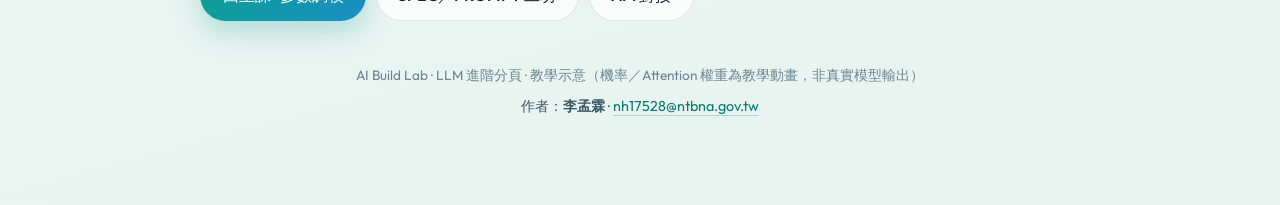
==== commit 75ed6752: "Add plain-language glosses beside precise AI/RAG terms. Co-authored-by: Cursor <cursoragent@cursor.c" ====
--- a/llm.html
+++ b/llm.html
@@ -113,7 +113,7 @@
         <span class="section-num">B</span>
         <div>
           <h2>從輸入進入向量空間（Embedding）</h2>
-          <p>文字經 Token／Embedding 進入模型內部的<strong>向量空間</strong>，再以 Attention 連結相關 Token，並用 Softmax 推演下一個 Token 的機率。</p>
+          <p>文字先切成 Token、再變成向量座標；接著用 Attention（決定「現在該看誰」）連結相關 Token，最後用 Softmax（把分數換成機率）推演下一個 Token。</p>
         </div>
       </div>
       <div class="llm-demo glass llm-cinematic">
@@ -226,7 +226,7 @@
           </div>
         </div>
         <canvas id="embedCanvas" width="720" height="180" aria-label="向量空間示意"></canvas>
-        <p class="llm-caption">相近意思的詞，在<strong>向量空間（Embedding space）</strong>裡往往較靠近——RAG 再把文件段落的向量存進<strong>向量索引（Vector Store）</strong>做相似度檢索。</p>
+        <p class="llm-caption">相近意思的詞，在<strong>向量空間（Embedding space）</strong>裡往往較靠近——RAG 再把文件段落的向量存進<strong>向量索引（Vector Store＝專門存段落向量、方便依意思查找）</strong>做相似度檢索。</p>
       </div>
     </section>
 
@@ -291,7 +291,7 @@
         <pre class="llm-ascii" aria-label="參數總地圖">使用者問題
     ↓ Token
     ↓ Context Window ← 一次最多能看多少
-    ↓ RAG／向量檢索（Vector Store）
+    ↓ RAG／向量檢索（依意思找）
     ↓ Reranker ← 哪些段落最值得進 Context
     ↓ Transformer + Attention
     ↓ 機率分布
@@ -377,7 +377,7 @@
         <span class="section-num">06</span>
         <div>
           <h2>接回你的 TP／RAG 系統</h2>
-          <p>外部檢索（Embedding＋向量索引＋Rerank）＋內部理解生成（Transformer＋機率）。</p>
+          <p>外部檢索（Embedding＋向量索引＋Rerank＝先變座標、撈相關段落、再精選）＋內部理解生成（Transformer＋機率）。</p>
         </div>
       </div>
       <div class="glass llm-stack" id="stackFlow">
@@ -419,6 +419,6 @@
     </footer>
   </main>
 
-  <script src="js/llm.js?v=terms-1"></script>
+  <script src="js/llm.js?v=terms-plain-1"></script>
 </body>
 </html>
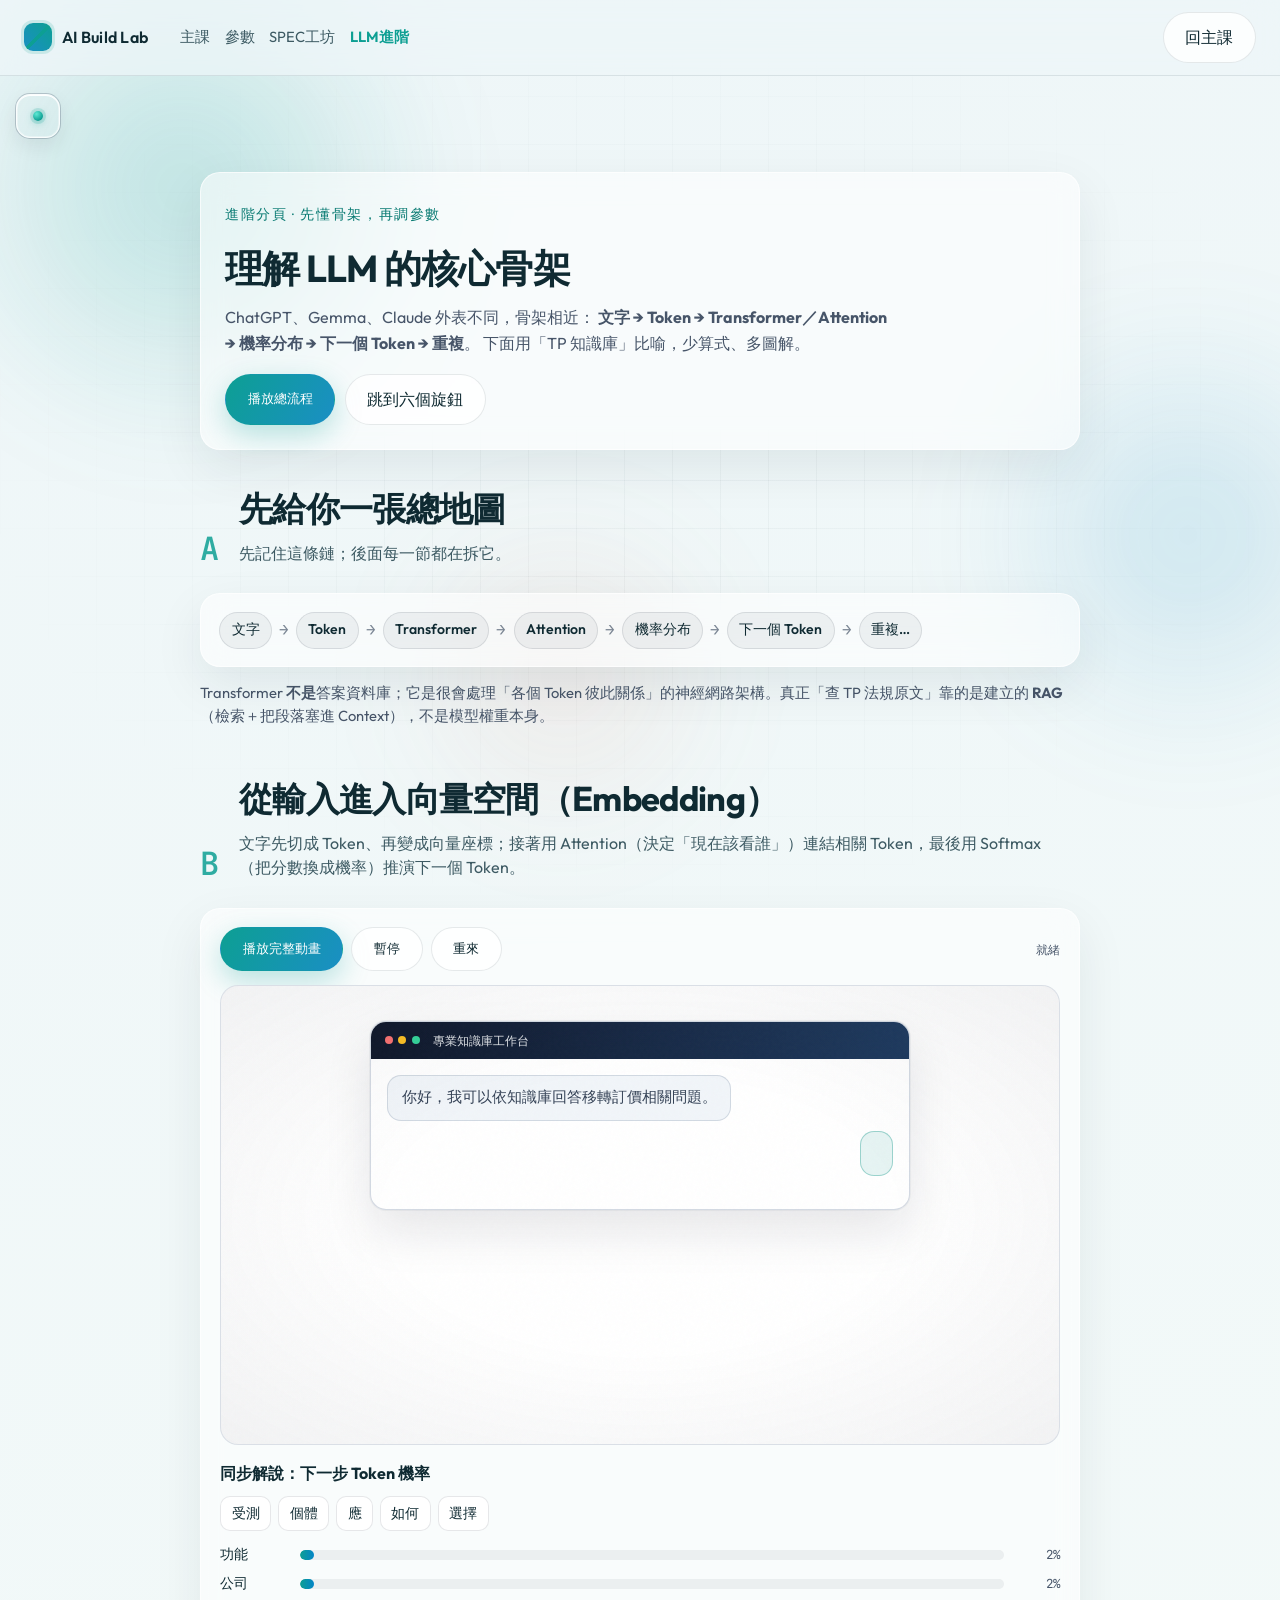
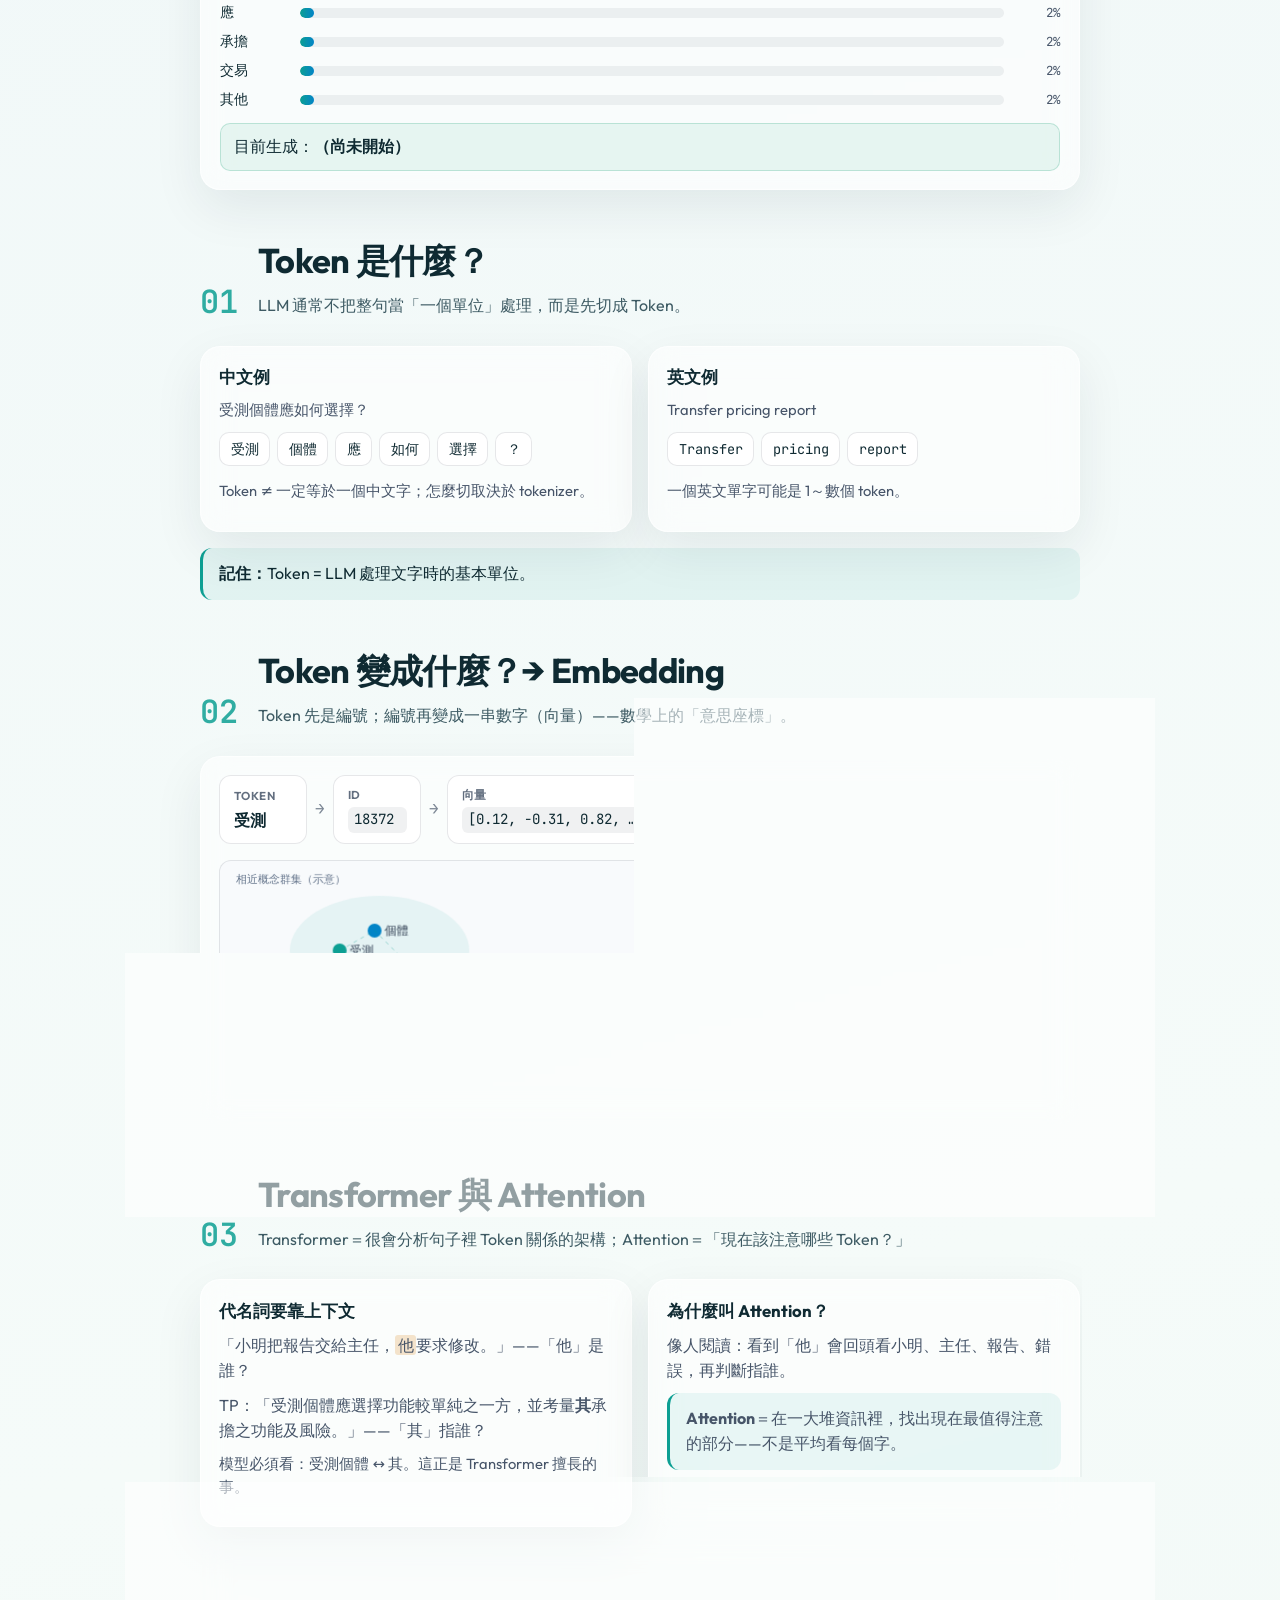
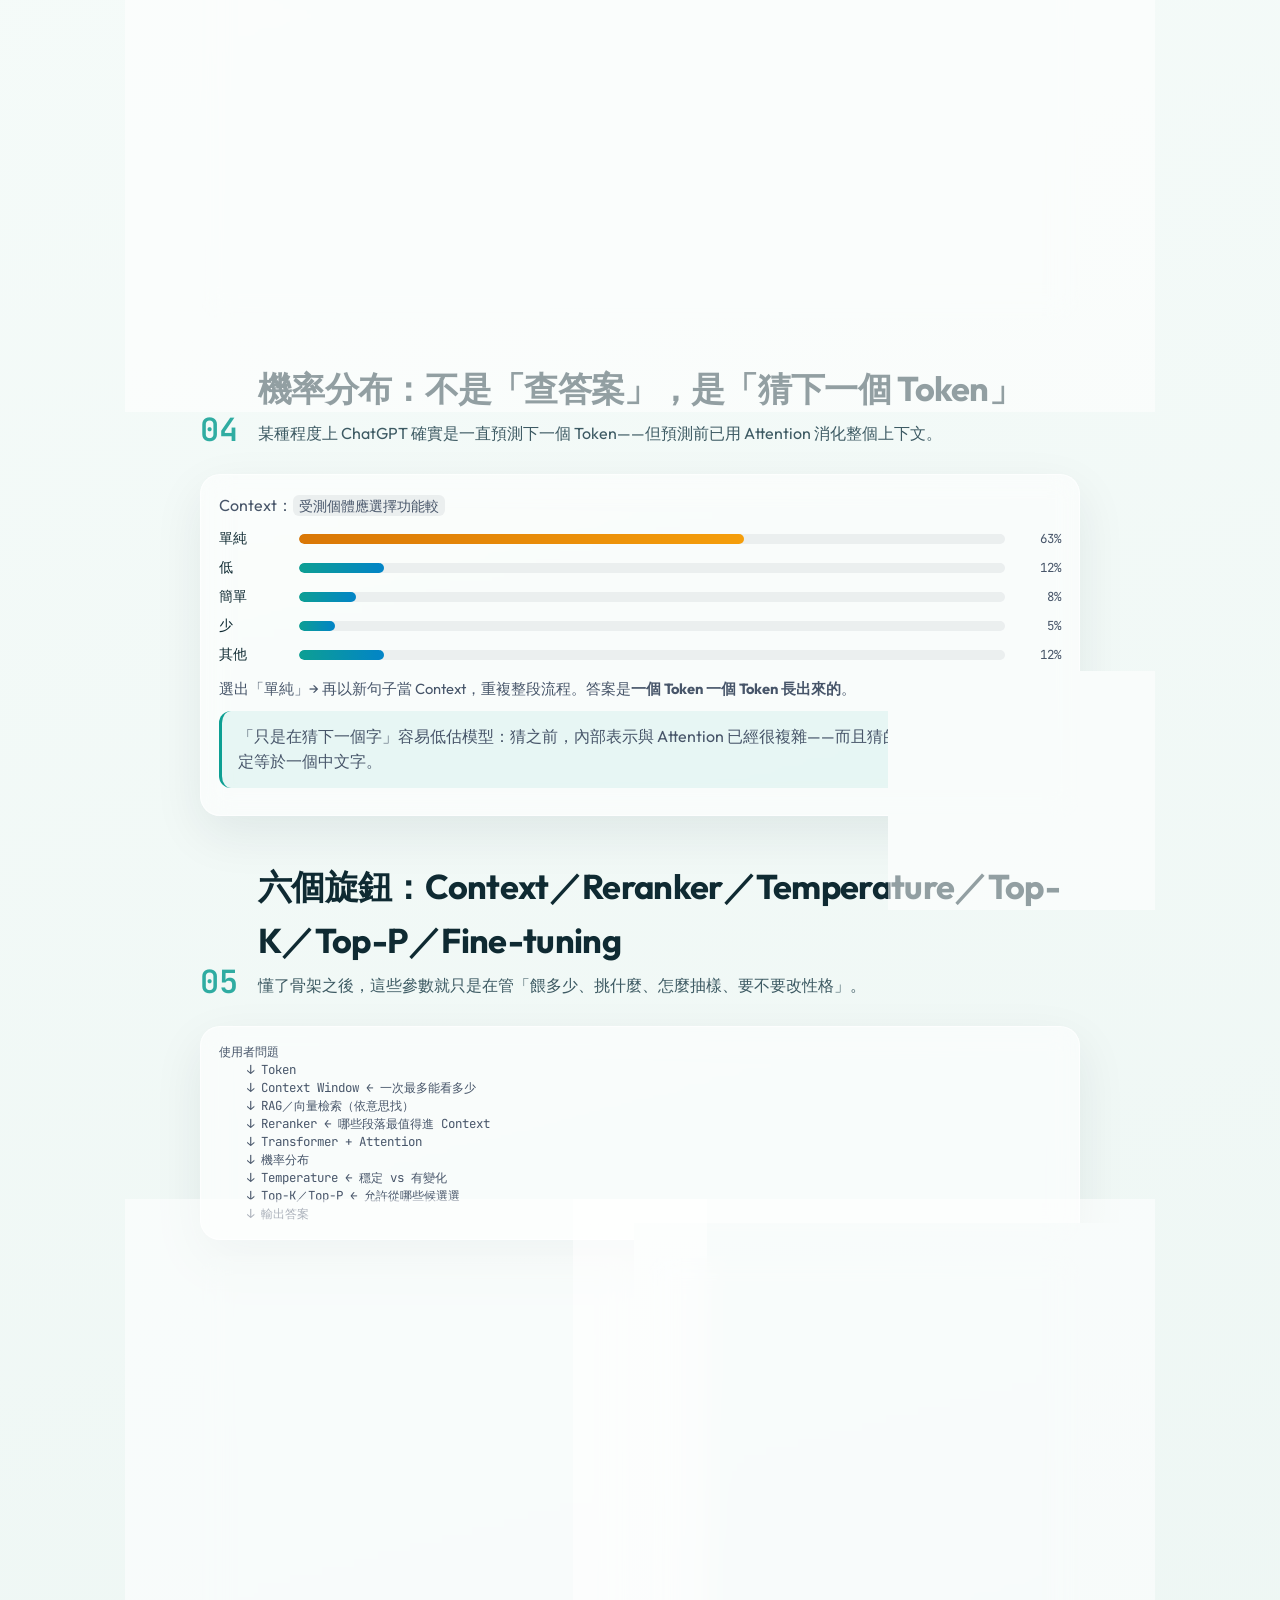
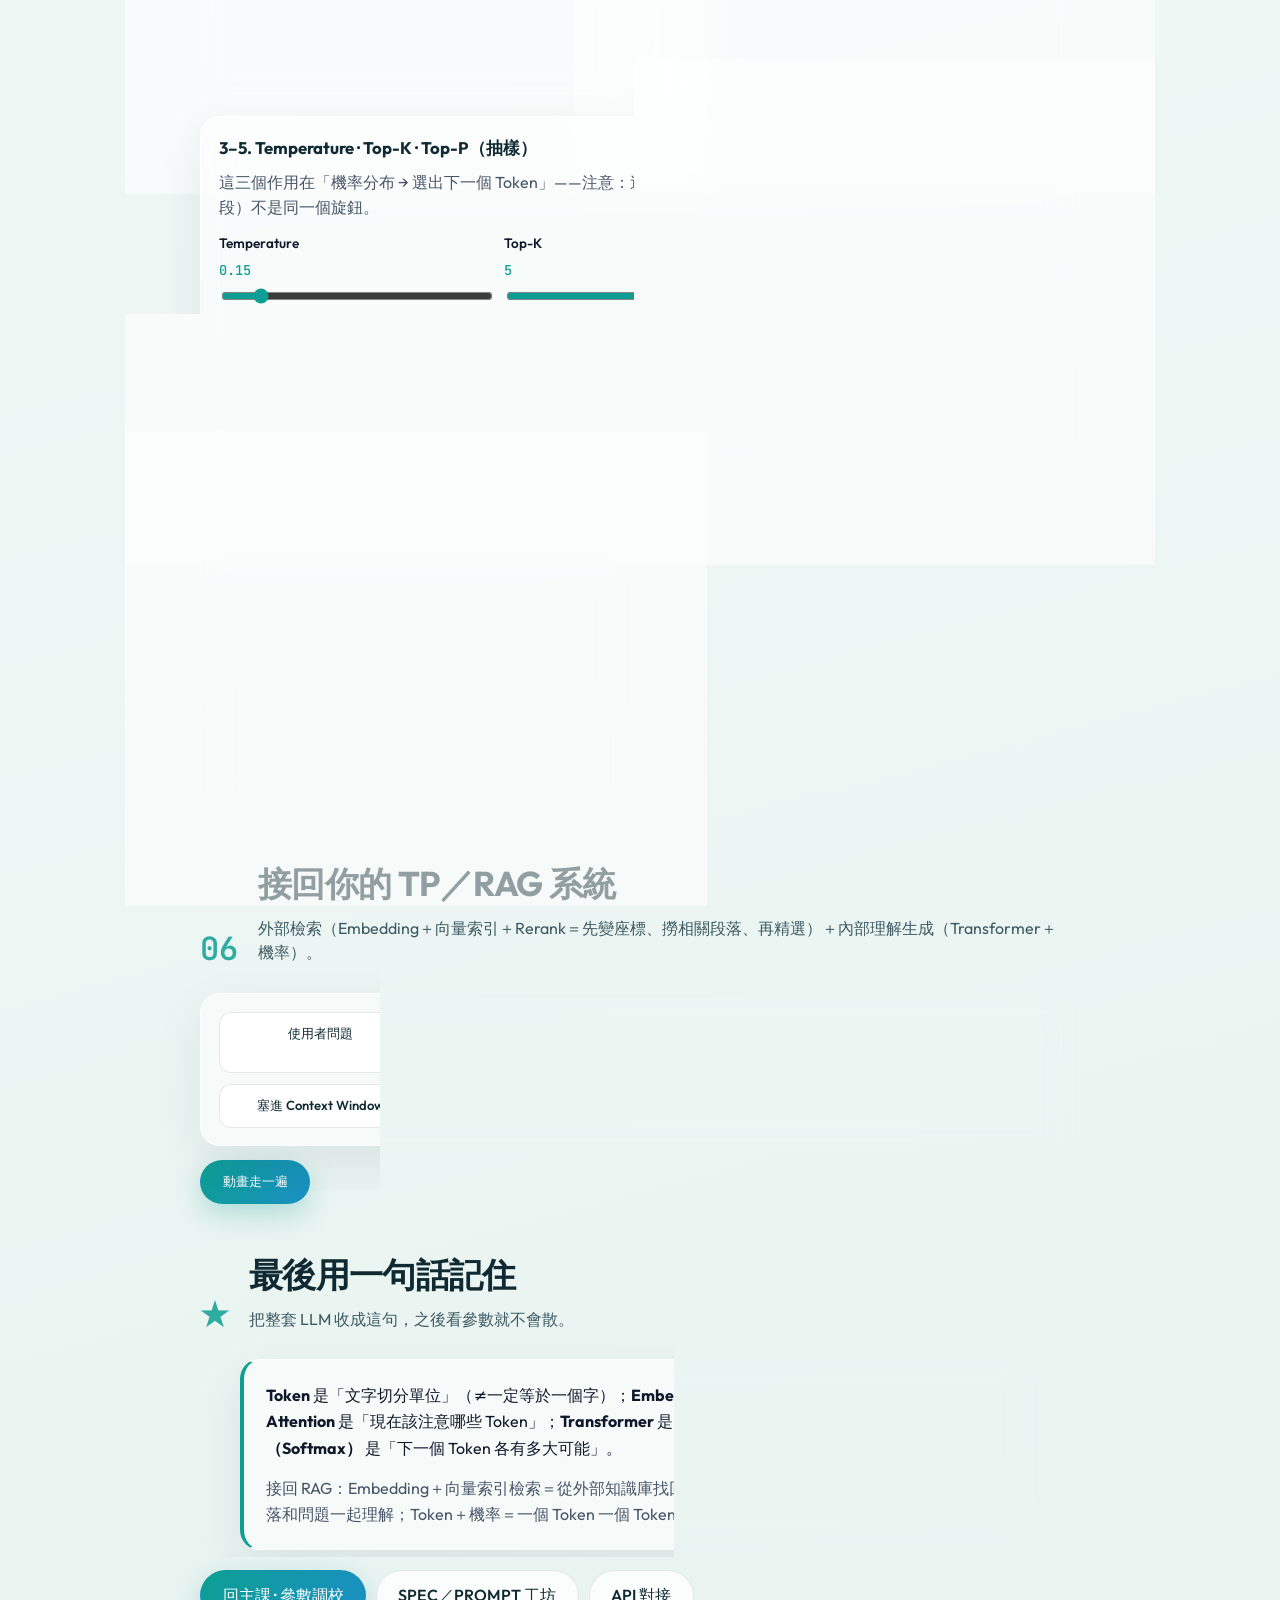
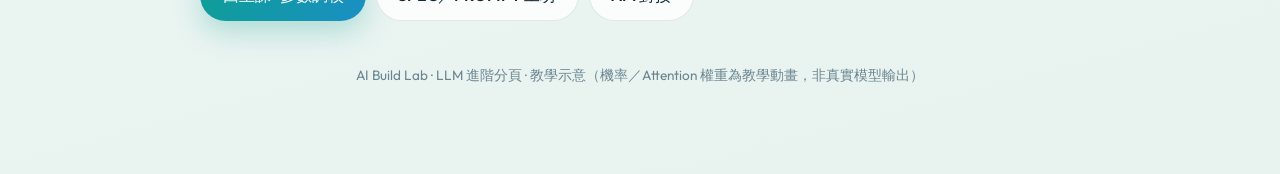
==== commit 8c033afb: "Rename API section title and drop footer author lines. Co-authored-by: Cursor <cursoragent@cursor.co" ====
--- a/llm.html
+++ b/llm.html
@@ -415,7 +415,6 @@
 
     <footer class="site-footer">
       <p class="footer-note">AI Build Lab · LLM 進階分頁 · 教學示意（機率／Attention 權重為教學動畫，非真實模型輸出）</p>
-      <p class="footer-author">作者：<strong>李孟霖</strong> · <a href="mailto:nh17528@ntbna.gov.tw">nh17528@ntbna.gov.tw</a></p>
     </footer>
   </main>
 
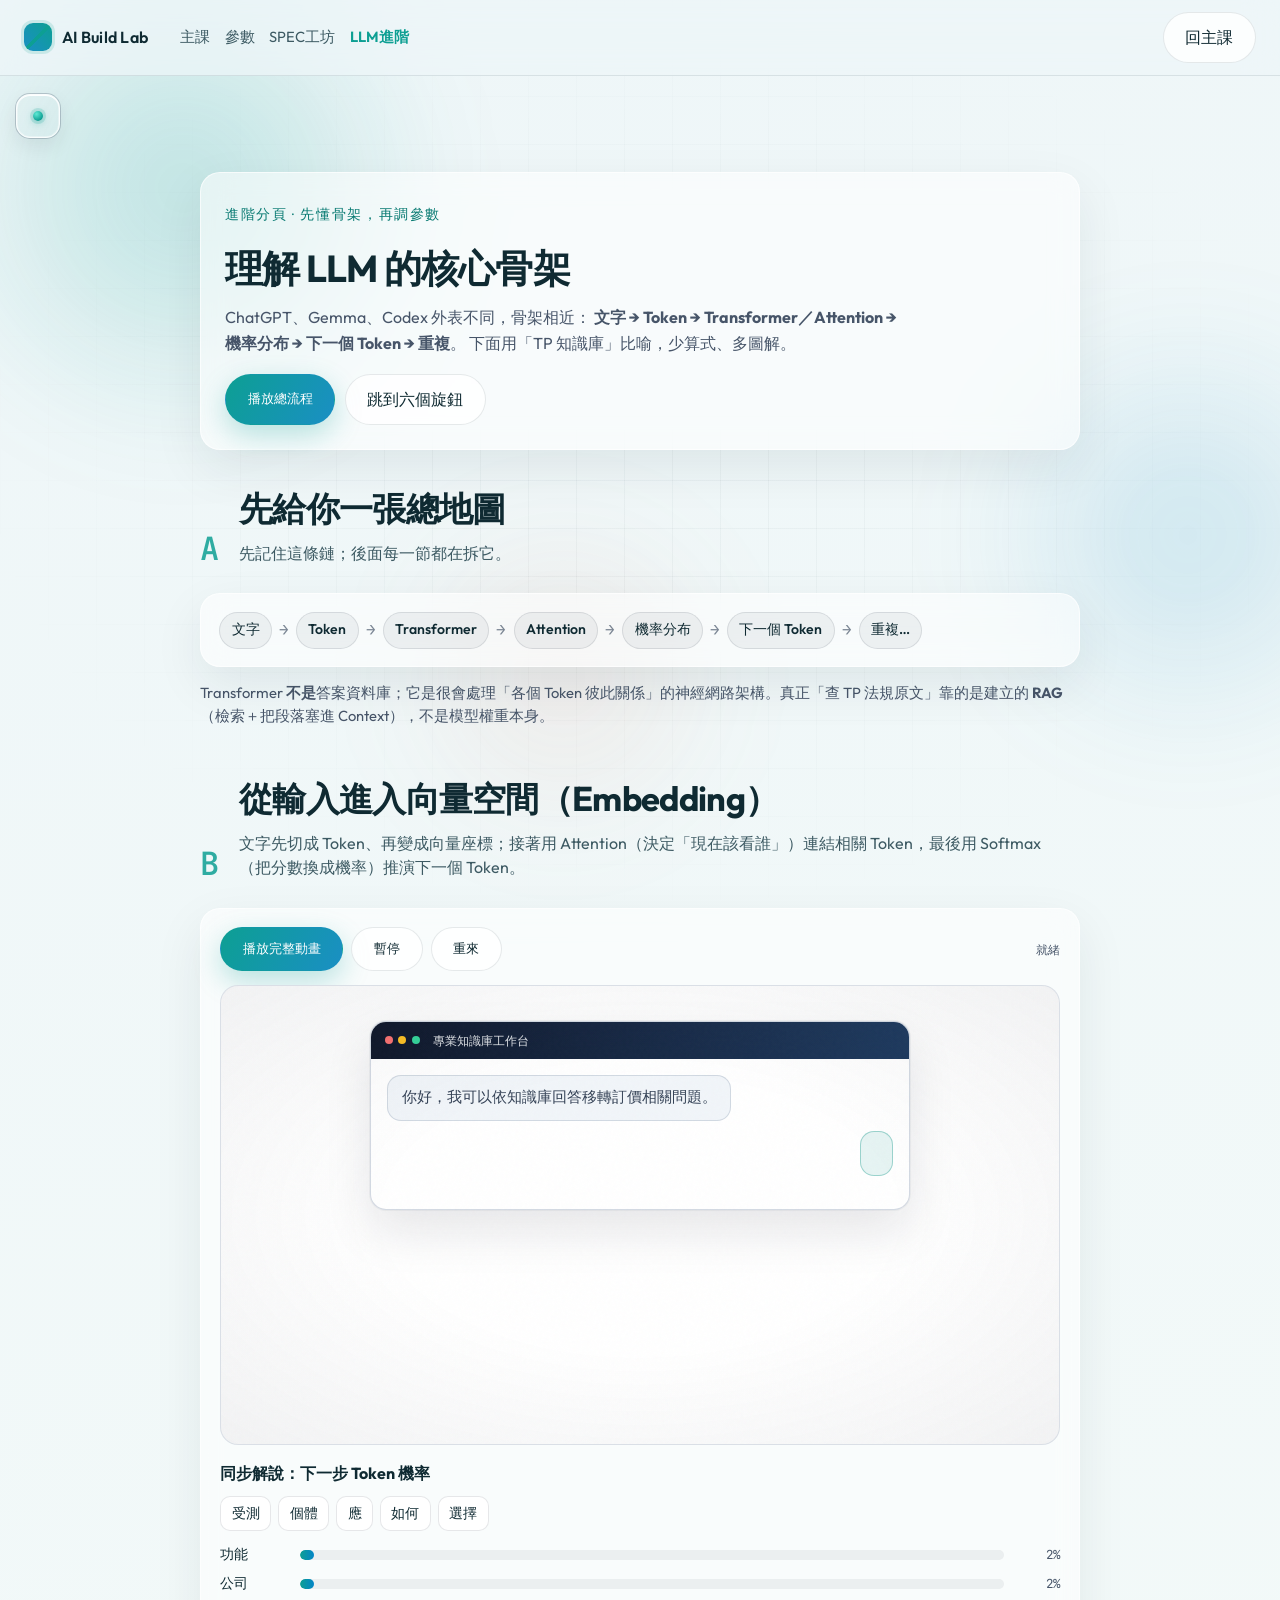
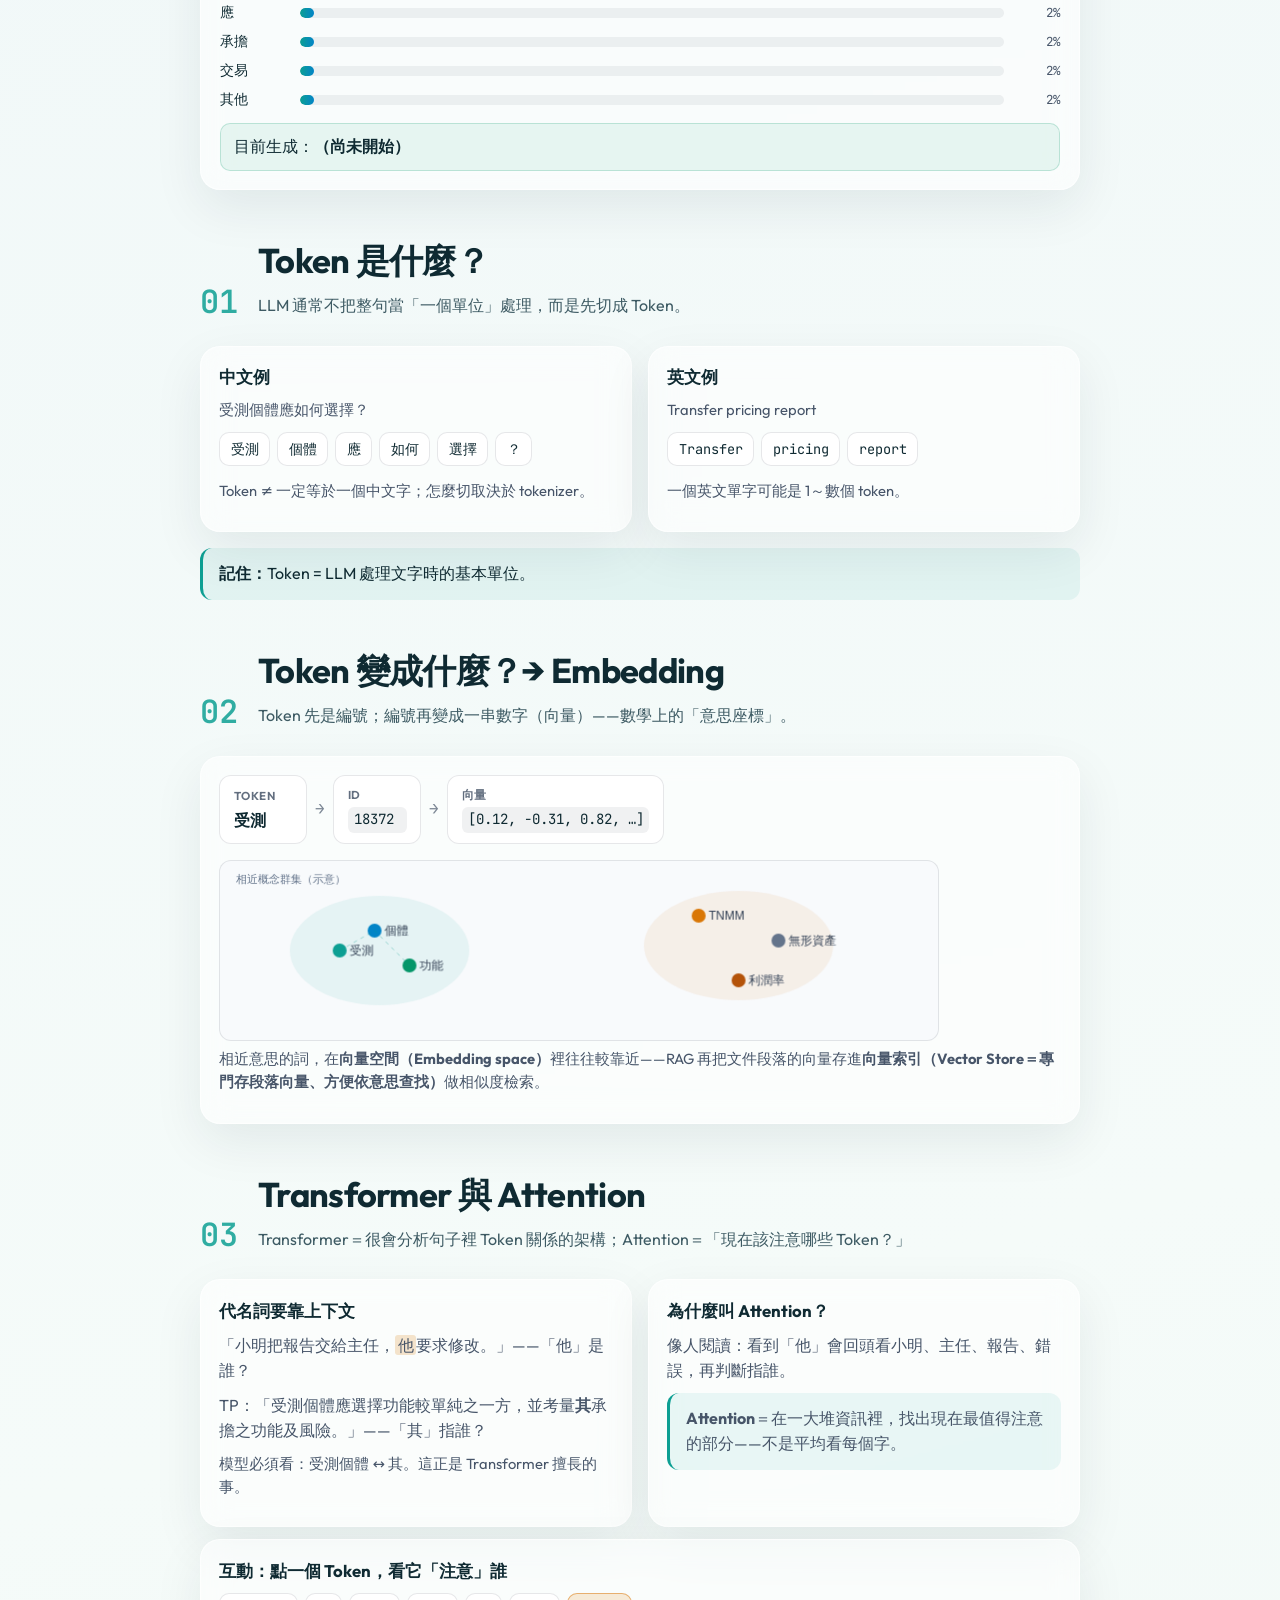
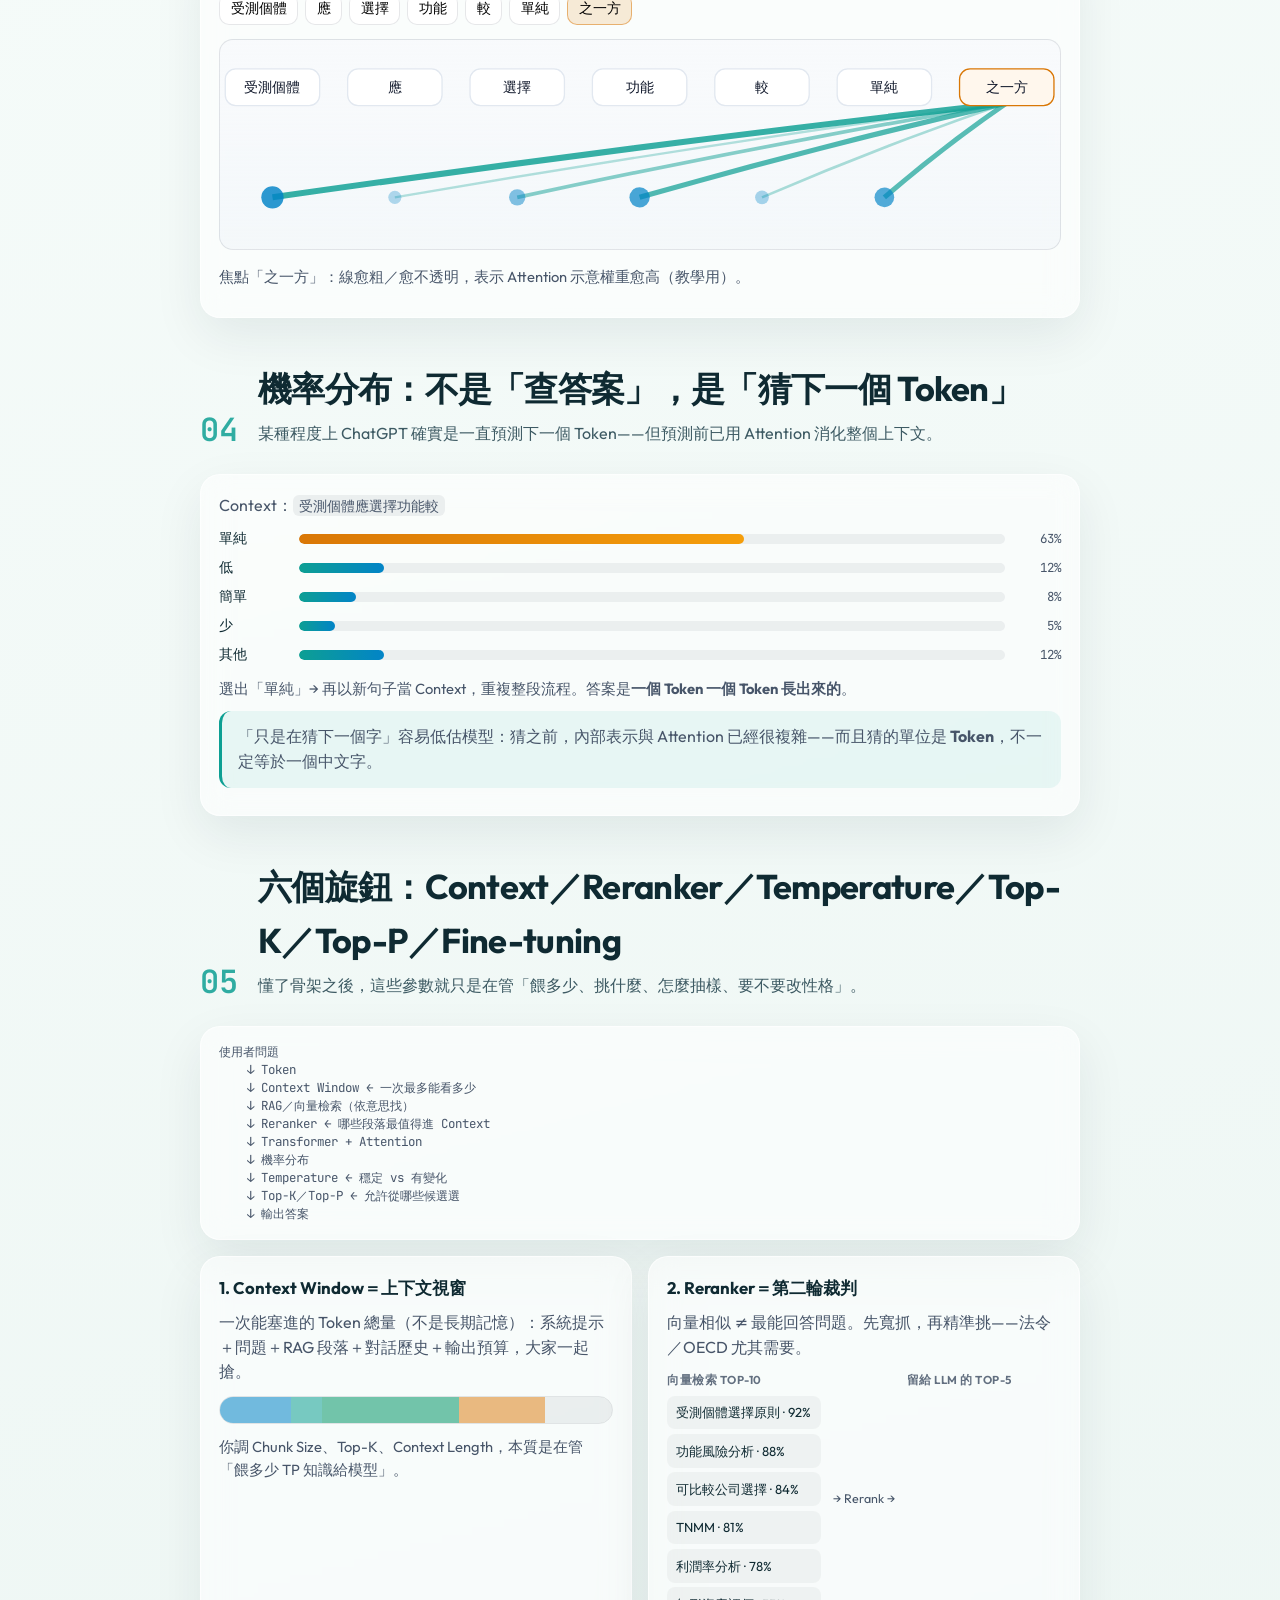
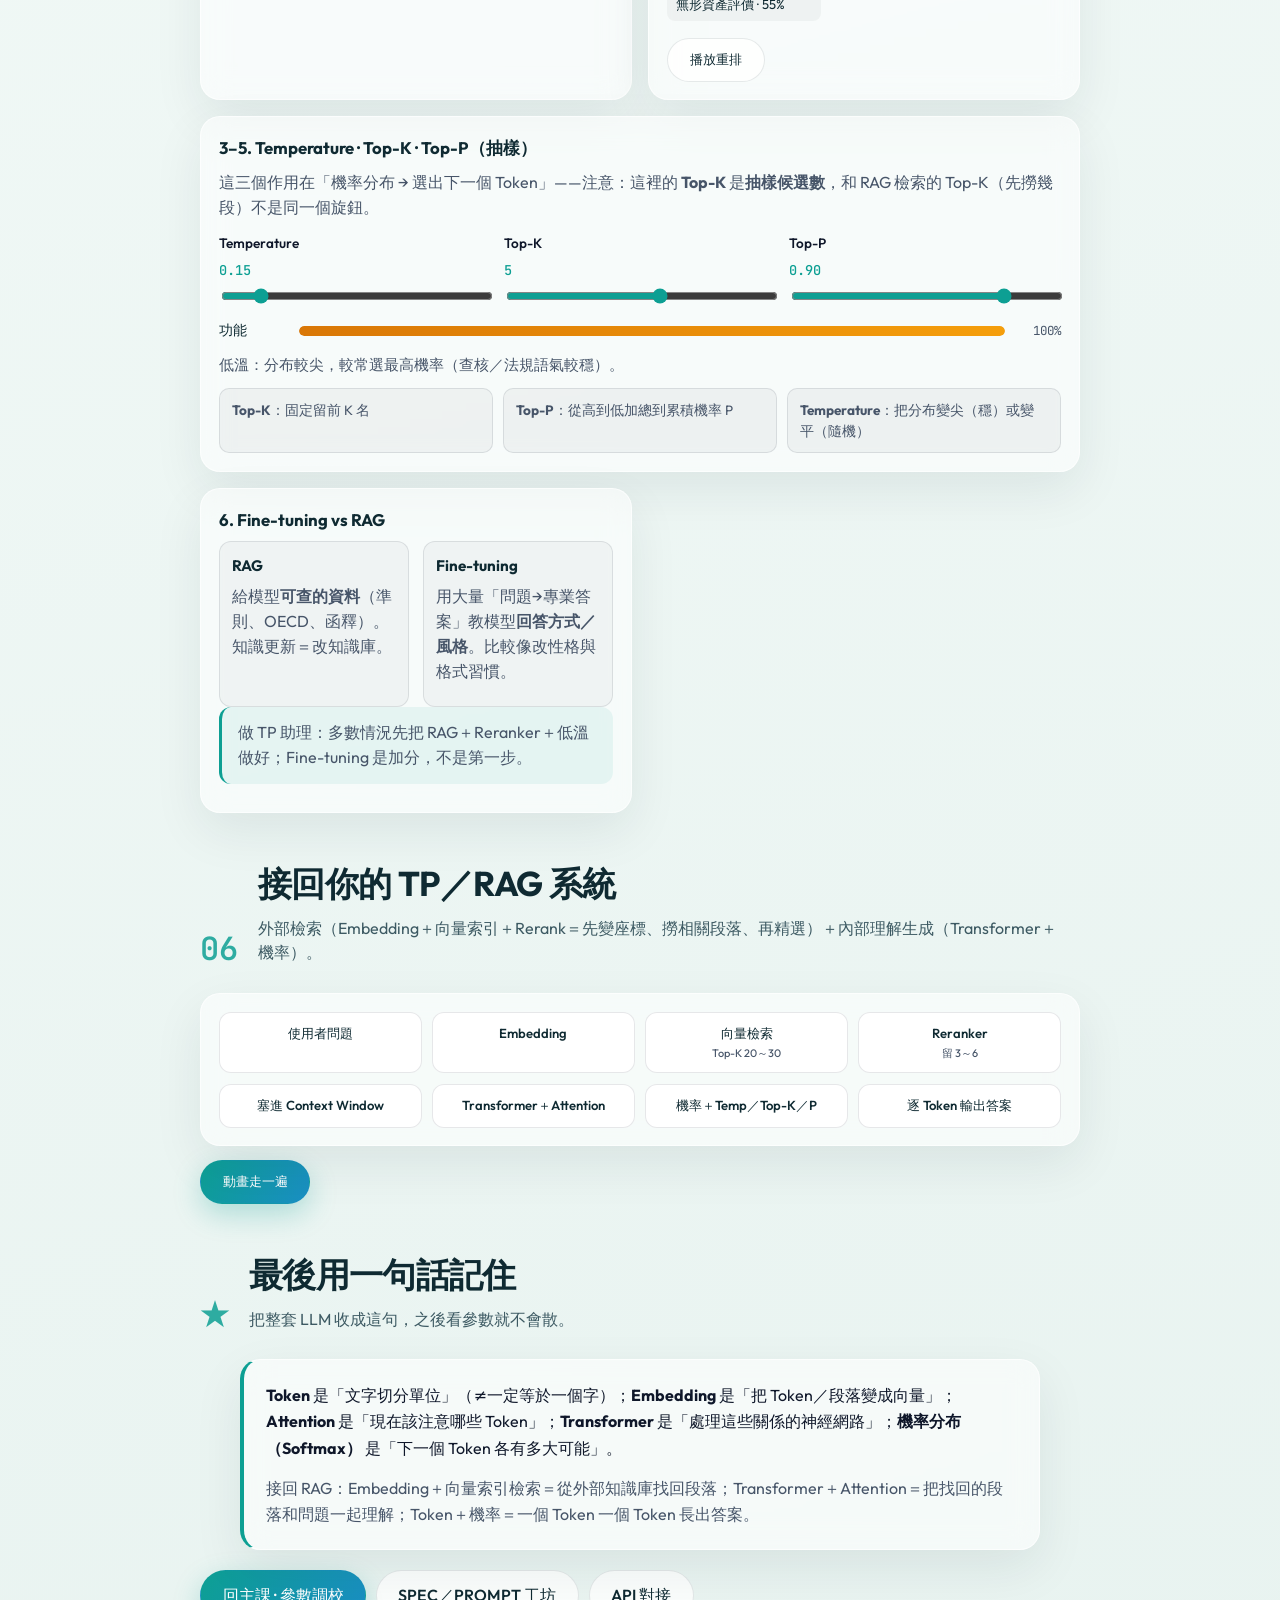
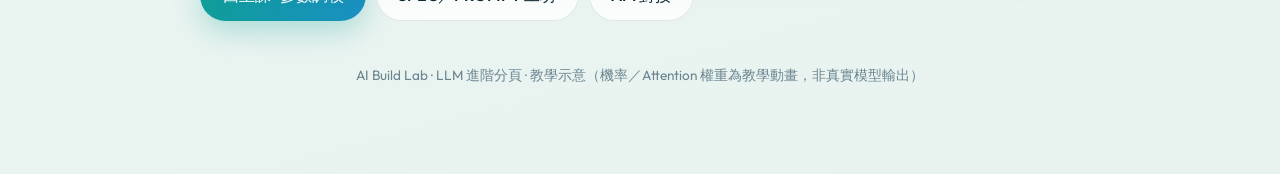
==== commit 4573ce5c: "Replace Claude branding with Codex across the site. Co-authored-by: Cursor <cursoragent@cursor.com>" ====
--- a/llm.html
+++ b/llm.html
@@ -4,7 +4,7 @@
   <meta charset="UTF-8" />
   <meta name="viewport" content="width=device-width, initial-scale=1.0" />
   <title>LLM 核心骨架｜Token → Attention → 機率｜AI Build Lab</title>
-  <meta name="description" content="用 TP 知識庫比喻理解 ChatGPT／Gemma／Claude：Token、Transformer、Attention、機率分布，以及 Context／Temperature／Top-K／Top-P／Reranker／Fine-tuning" />
+  <meta name="description" content="用 TP 知識庫比喻理解 ChatGPT／Gemma／Codex：Token、Transformer、Attention、機率分布，以及 Context／Temperature／Top-K／Top-P／Reranker／Fine-tuning" />
   <link rel="preconnect" href="https://fonts.googleapis.com" />
   <link rel="preconnect" href="https://fonts.gstatic.com" crossorigin />
   <link href="https://fonts.googleapis.com/css2?family=JetBrains+Mono:wght@400;500;600&family=Outfit:wght@300;400;500;600;700&display=swap" rel="stylesheet" />
@@ -70,7 +70,7 @@
       <p class="eyebrow">進階分頁 · 先懂骨架，再調參數</p>
       <h1>理解 LLM 的核心骨架</h1>
       <p class="llm-hero-lead">
-        ChatGPT、Gemma、Claude 外表不同，骨架相近：
+        ChatGPT、Gemma、Codex 外表不同，骨架相近：
         <strong>文字 → Token → Transformer／Attention → 機率分布 → 下一個 Token → 重複</strong>。
         下面用「TP 知識庫」比喻，少算式、多圖解。
       </p>
--- a/css/styles.css
+++ b/css/styles.css
@@ -796,7 +796,10 @@
 }
 
 .tip-card-btn {
-  display: block;
+  display: flex;
+  flex-direction: column;
+  align-items: flex-start;
+  justify-content: flex-start;
   width: 100%;
   text-align: left;
   cursor: pointer;
@@ -980,6 +983,10 @@
   align-items: center;
   gap: 0.35rem;
   text-align: center;
+  position: relative;
+  z-index: 0;
+  isolation: isolate;
+  overflow: hidden;
 }
 
 .rag-step {
@@ -1028,6 +1035,10 @@
   flex-wrap: wrap;
   justify-content: center;
   gap: 0.45rem;
+  position: relative;
+  z-index: 0;
+  width: 100%;
+  padding-bottom: 0.15rem;
 }
 
 .term-btn {
@@ -1041,7 +1052,7 @@
   text-underline-offset: 3px;
   padding: 0;
   position: relative;
-  z-index: 2;
+  z-index: 1;
   pointer-events: auto;
 }
 
@@ -1083,6 +1094,9 @@
 
 .summary-chain {
   padding: 1.25rem 1.35rem;
+  position: relative;
+  z-index: 1;
+  isolation: isolate;
 }
 
 .summary-chain h3 {
@@ -2341,17 +2355,39 @@
 }
 
 .when-table-wrap {
-  padding: 1.15rem 1.3rem;
+  padding: 1rem 1.15rem;
   margin-bottom: 1rem;
 }
 
 .when-table-wrap h3 {
-  margin: 0 0 0.75rem;
-  font-size: 1.05rem;
+  margin: 0 0 0.55rem;
+  font-size: 1.02rem;
+}
+
+.when-table {
+  width: 100%;
+  table-layout: fixed;
+  border-collapse: collapse;
+}
+
+.when-table th,
+.when-table td {
+  padding: 0.45rem 0.65rem;
+  vertical-align: top;
+  font-size: 0.92rem;
+  line-height: 1.4;
 }
 
 .when-table th {
-  width: 11rem;
+  width: 38%;
+  color: var(--muted);
+  font-weight: 560;
+  white-space: normal;
+}
+
+.when-table td {
+  width: 62%;
+  color: var(--ink-soft);
 }
 
 .wf-board {
@@ -2943,12 +2979,12 @@
   display: none !important;
   flex: 1 1 auto;
   width: 100%;
-  max-width: 1120px;
+  max-width: min(1600px, 96vw);
   margin: 0 auto;
   min-height: 0; /* allow flex child to shrink and scroll */
   height: auto;
   max-height: 100%;
-  padding: 1.75rem 5vw 6.5rem;
+  padding: 1.25rem 2.5vw 8rem; /* 底部留給投影片控制列，避免蓋住內容 */
   overflow-x: hidden;
   overflow-y: auto;
   overscroll-behavior: contain;
@@ -2958,13 +2994,39 @@
 }
 
 body.deck-mode.deck-chrome-hidden .section {
-  padding-bottom: 4rem;
+  padding-bottom: 4.5rem;
 }
 
 body.deck-mode .section.deck-active {
   display: flex !important;
   flex-direction: column;
+  align-items: stretch;
+  justify-content: flex-start;
+  gap: 0.65rem;
   outline: none;
+}
+
+/* 預設：子區塊依內容高度排列，由 section 捲動——勿強制拉高（否則字會置中、下面捲不動） */
+body.deck-mode .section.deck-active > * {
+  flex: 0 0 auto;
+  min-height: auto;
+  max-width: 100%;
+}
+
+body.deck-mode .section.deck-active > .tip-row,
+body.deck-mode .section.deck-active > .kb-steps,
+body.deck-mode .section.deck-active > .canvas-grid,
+body.deck-mode .section.deck-active > .api-grid,
+body.deck-mode .section.deck-active > .tool-grid {
+  align-items: start;
+}
+
+body.deck-mode .tip-card,
+body.deck-mode .tip-card-btn,
+body.deck-mode .kb-step,
+body.deck-mode .api-card {
+  align-self: start;
+  height: auto;
 }
 
 /* Hero only shows when it is the active deck slide — never stacked above themes */
@@ -2987,7 +3049,7 @@
 }
 
 body.deck-mode .section-head {
-  margin-bottom: 1rem;
+  margin-bottom: 0.35rem;
   flex-shrink: 0;
 }
 
@@ -2995,14 +3057,372 @@
   font-size: clamp(1.65rem, 3.2vw, 2.35rem);
 }
 
-body.deck-mode .section.deck-active > .canvas-grid,
-body.deck-mode .section.deck-active > .tip-row,
-body.deck-mode .section.deck-active > .panel,
-body.deck-mode .section.deck-active > .glass,
-body.deck-mode .section.deck-active > .api-grid,
-body.deck-mode .section.deck-active > .kb-steps {
+body.deck-mode .section-note {
+  margin: 0;
+}
+
+/* 參數頁例外：表格吃剩餘高度，說明固定可見 */
+body.deck-mode #params.deck-active > .params-table-wrap {
   flex: 1 1 auto;
   min-height: 0;
+}
+
+body.deck-mode .reveal {
+  opacity: 1 !important;
+  transform: none !important;
+}
+
+/* 流程圖：卡片勿被拉高置中 */
+body.deck-mode #flow.deck-active .flow-board {
+  min-height: 260px;
+  margin-bottom: 0;
+}
+
+body.deck-mode #flow.deck-active .tip-row {
+  margin: 0;
+}
+
+body.deck-mode #flow.deck-active .tip-card,
+body.deck-mode #flow.deck-active .tip-card-btn {
+  padding: 0.95rem 1.05rem;
+}
+
+/* 知識庫等長頁：整頁可捲，分頁內容不被裁切 */
+body.deck-mode #kb.deck-active .kb-steps,
+body.deck-mode #kb.deck-active .md-demo,
+body.deck-mode #kb.deck-active .kb-deep {
+  margin-bottom: 0;
+}
+
+body.deck-mode #kb.deck-active .tab-panels {
+  max-height: none;
+  overflow: visible;
+}
+
+body.deck-mode #spec.deck-active .tab-panels,
+body.deck-mode #prompt.deck-active .tab-panels,
+body.deck-mode #case.deck-active .tab-panels {
+  max-height: none;
+  overflow: visible;
+}
+
+body.deck-mode #case.deck-active .case-view {
+  min-height: 0;
+}
+
+body.deck-mode #api.deck-active {
+  gap: 0.55rem;
+}
+
+body.deck-mode #api.deck-active .api-teach {
+  padding: 0.8rem 1rem;
+  margin-bottom: 0;
+}
+
+body.deck-mode #api.deck-active .api-teach p {
+  margin-bottom: 0.45rem;
+}
+
+body.deck-mode #api.deck-active .api-teach .check-list {
+  margin: 0.2rem 0 0.45rem;
+}
+
+body.deck-mode #api.deck-active .api-teach-goal,
+body.deck-mode #api.deck-active .api-teach-note {
+  padding: 0.55rem 0.7rem;
+  font-size: 0.9rem;
+}
+
+body.deck-mode #api.deck-active .api-connect-steps {
+  margin: 0.25rem 0 0.55rem;
+}
+
+body.deck-mode #api.deck-active .api-connect-steps li {
+  margin-bottom: 0.3rem;
+  font-size: 0.9rem;
+  line-height: 1.45;
+}
+
+body.deck-mode #api.deck-active .api-grid {
+  gap: 0.65rem;
+  margin-bottom: 0;
+}
+
+body.deck-mode #api.deck-active .api-card {
+  padding: 0.8rem 0.9rem;
+}
+
+body.deck-mode #api.deck-active .api-card:hover,
+body.deck-mode #api.deck-active .api-card.active {
+  transform: none;
+}
+
+body.deck-mode #api.deck-active .api-inspector {
+  margin-top: 0.35rem;
+  margin-bottom: 0;
+}
+
+@media (max-width: 1100px) {
+  body.deck-mode #api.deck-active .api-grid-4 {
+    grid-template-columns: repeat(2, 1fr);
+  }
+}
+
+/* 參數頁：表格佔剩餘高度可捲；點進去的說明固定在下方，投影片裡一定看得到 */
+body.deck-mode #params.deck-active {
+  gap: 0.55rem;
+}
+
+body.deck-mode #params.deck-active > .params-table-wrap {
+  flex: 1 1 auto;
+  min-height: 0;
+  max-height: none;
+  margin-bottom: 0;
+  overflow-x: auto;
+  overflow-y: auto;
+}
+
+body.deck-mode #params.deck-active > .param-detail {
+  flex: 0 0 auto;
+  margin-bottom: 0;
+  max-height: min(36vh, 280px);
+  overflow-y: auto;
+  border: 1px solid rgba(13, 159, 147, 0.28);
+  box-shadow: 0 10px 28px rgba(15, 23, 42, 0.08);
+}
+
+body.deck-mode #params.deck-active > .param-detail[hidden] {
+  display: none !important;
+}
+
+body.deck-mode #params.deck-active > .preset-bar {
+  flex: 0 0 auto;
+  margin-bottom: 0;
+  padding: 0.75rem 1rem;
+}
+
+body.deck-mode #params.deck-active .params-table th,
+body.deck-mode #params.deck-active .params-table td {
+  padding: 0.55rem 0.75rem;
+}
+
+body.deck-mode #params.deck-active .params-table .desc {
+  font-size: 0.85rem;
+}
+
+/* Hook／MCP 頁：上排卡片 + 左說明／右對照，避免說明被裁切 */
+body.deck-mode #collab.deck-active {
+  display: grid !important;
+  grid-template-columns: minmax(0, 1.15fr) minmax(0, 0.85fr);
+  grid-template-rows: auto auto auto minmax(0, 1fr) auto;
+  gap: 0.5rem 0.75rem;
+  align-content: stretch;
+}
+
+body.deck-mode #collab.deck-active > .section-head,
+body.deck-mode #collab.deck-active > .section-note,
+body.deck-mode #collab.deck-active > .tool-grid,
+body.deck-mode #collab.deck-active > .wf-board {
+  grid-column: 1 / -1;
+  margin: 0;
+}
+
+body.deck-mode #collab.deck-active > .section-note {
+  font-size: 0.88rem;
+  line-height: 1.45;
+}
+
+body.deck-mode #collab.deck-active > .tool-grid {
+  flex: none;
+  min-height: auto;
+  gap: 0.55rem;
+}
+
+body.deck-mode #collab.deck-active .tool-card {
+  padding: 0.7rem 0.75rem;
+}
+
+body.deck-mode #collab.deck-active .tool-card h3 {
+  font-size: 0.95rem;
+}
+
+body.deck-mode #collab.deck-active .tool-card p {
+  font-size: 0.8rem;
+  line-height: 1.35;
+}
+
+body.deck-mode #collab.deck-active .tool-card:hover,
+body.deck-mode #collab.deck-active .tool-card.active {
+  transform: none;
+}
+
+body.deck-mode #collab.deck-active > .tool-detail {
+  grid-column: 1;
+  grid-row: 4;
+  align-self: stretch;
+  min-height: 0;
+  max-height: 100%;
+  margin: 0;
+  padding: 0.85rem 1rem;
+  overflow-x: hidden;
+  overflow-y: auto;
+  -webkit-overflow-scrolling: touch;
+}
+
+body.deck-mode #collab.deck-active > .when-table-wrap {
+  grid-column: 2;
+  grid-row: 4;
+  align-self: stretch;
+  min-height: 0;
+  max-height: 100%;
+  margin: 0;
+  padding: 0.85rem 1rem;
+  overflow-x: hidden;
+  overflow-y: auto;
+  -webkit-overflow-scrolling: touch;
+}
+
+body.deck-mode #collab.deck-active > .when-table-wrap h3 {
+  margin-bottom: 0.5rem;
+  font-size: 0.98rem;
+}
+
+body.deck-mode #collab.deck-active .when-table th,
+body.deck-mode #collab.deck-active .when-table td {
+  padding: 0.35rem 0.5rem;
+  font-size: 0.84rem;
+  line-height: 1.35;
+}
+
+body.deck-mode #collab.deck-active > .wf-board {
+  grid-row: 5;
+  padding: 0.75rem 0.9rem;
+}
+
+body.deck-mode #collab.deck-active .wf-intro {
+  margin-bottom: 0.5rem;
+  font-size: 0.85rem;
+}
+
+body.deck-mode #collab.deck-active .wf-steps {
+  margin-bottom: 0.55rem;
+  gap: 0.35rem;
+}
+
+body.deck-mode #collab.deck-active .wf-step {
+  padding: 0.35rem 0.65rem;
+  font-size: 0.8rem;
+}
+
+body.deck-mode #collab.deck-active .wf-explain {
+  padding: 0.65rem 0.75rem;
+}
+
+body.deck-mode #collab.deck-active .wf-explain p {
+  font-size: 0.85rem;
+}
+
+@media (max-width: 900px) {
+  body.deck-mode #collab.deck-active {
+    display: flex !important;
+    flex-direction: column;
+  }
+
+  body.deck-mode #collab.deck-active > .tool-detail,
+  body.deck-mode #collab.deck-active > .when-table-wrap,
+  body.deck-mode #collab.deck-active > .wf-board,
+  body.deck-mode #collab.deck-active > .tool-grid {
+    max-height: none;
+    overflow: visible;
+    flex: 0 0 auto;
+  }
+}
+
+/* 總結頁：投影片改左右並排，避免流程框與串聯說明互相蓋住 */
+body.deck-mode #summary.deck-active {
+  display: grid !important;
+  grid-template-columns: minmax(0, 0.95fr) minmax(0, 1.05fr);
+  grid-template-rows: auto auto minmax(0, 1fr);
+  gap: 0.65rem 0.85rem;
+  align-content: stretch;
+}
+
+body.deck-mode #summary.deck-active > .section-head,
+body.deck-mode #summary.deck-active > .summary-lead {
+  grid-column: 1 / -1;
+  margin-bottom: 0;
+}
+
+body.deck-mode #summary.deck-active > .rag-flow,
+body.deck-mode #summary.deck-active > .summary-chain {
+  grid-row: 3;
+  align-self: stretch;
+  min-height: 0;
+  max-height: 100%;
+  margin: 0;
+  overflow-x: hidden;
+  overflow-y: auto;
+  -webkit-overflow-scrolling: touch;
+}
+
+body.deck-mode #summary.deck-active > .rag-flow {
+  grid-column: 1;
+  padding: 0.75rem 0.85rem;
+  gap: 0.2rem;
+}
+
+body.deck-mode #summary.deck-active > .summary-chain {
+  grid-column: 2;
+  padding: 0.85rem 1rem;
+}
+
+body.deck-mode #summary.deck-active .rag-step {
+  min-width: 0;
+  width: 100%;
+  max-width: 280px;
+  padding: 0.45rem 0.7rem;
+  font-size: 0.9rem;
+}
+
+body.deck-mode #summary.deck-active .rag-prompt-box {
+  width: 100%;
+  max-width: 280px;
+  padding: 0.65rem 0.75rem;
+}
+
+body.deck-mode #summary.deck-active .rag-prompt-box ul {
+  margin-top: 0.4rem;
+  font-size: 0.82rem;
+}
+
+body.deck-mode #summary.deck-active .term-btn.chip {
+  padding: 0.3rem 0.55rem;
+  font-size: 0.75rem;
+}
+
+body.deck-mode #summary.deck-active .chain-list li {
+  margin-bottom: 0.35rem;
+  font-size: 0.9rem;
+}
+
+body.deck-mode #summary.deck-active .summary-finale {
+  margin-top: 0.75rem;
+  padding-top: 0.65rem;
+  font-size: 0.95rem;
+}
+
+@media (max-width: 900px) {
+  body.deck-mode #summary.deck-active {
+    display: flex !important;
+    flex-direction: column;
+  }
+
+  body.deck-mode #summary.deck-active > .rag-flow,
+  body.deck-mode #summary.deck-active > .summary-chain {
+    flex: 0 0 auto;
+    max-height: none;
+    overflow: visible;
+  }
 }
 
 body.deck-mode .canvas-grid,
@@ -3026,8 +3446,8 @@
 
 /* Expanded panels must scroll inside if tall */
 body.deck-mode .panel.open .panel-body {
-  max-height: min(60vh, 520px);
-  overflow-y: auto;
+  max-height: none;
+  overflow: visible;
 }
 
 @keyframes deckIn {
@@ -3054,7 +3474,7 @@
   }
 
   body.deck-mode .section {
-    padding: 1.25rem 1.1rem 6rem;
+    padding: 1.1rem 1rem 8rem;
   }
 
   .deck-bar {
@@ -3251,6 +3671,133 @@
   font-size: 0.78rem;
 }
 
+.ws-empty {
+  display: grid;
+  place-content: center;
+  gap: 0.45rem;
+  min-height: min(42vh, 360px);
+  padding: 1.5rem 1.25rem;
+  text-align: center;
+  color: var(--ink-soft);
+  border-radius: 14px;
+  border: 1px dashed rgba(15, 23, 42, 0.14);
+  background: rgba(255, 255, 255, 0.45);
+}
+
+.ws-empty[hidden] {
+  display: none !important;
+}
+
+.ws-empty-title {
+  margin: 0;
+  font-weight: 650;
+  color: var(--ink);
+  font-size: 1.02rem;
+}
+
+.ws-empty p {
+  margin: 0;
+  line-height: 1.55;
+  font-size: 0.92rem;
+}
+
+.ws-out-toolbar .btn[disabled] {
+  opacity: 0.45;
+  cursor: not-allowed;
+}
+
+.workshop-out.ws-pop #wsOutput {
+  animation: wsReveal 0.35s ease;
+}
+
+@keyframes wsReveal {
+  from {
+    opacity: 0;
+    transform: translateY(8px);
+  }
+  to {
+    opacity: 1;
+    transform: none;
+  }
+}
+
+/* 工坊投影片：寬版雙欄鋪滿，左右各自捲動，方便簡報 */
+body.deck-mode #workshop.deck-active {
+  display: grid !important;
+  grid-template-columns: minmax(0, 1fr) minmax(0, 1.15fr);
+  grid-template-rows: auto auto minmax(0, 1fr);
+  gap: 0.55rem 1.1rem;
+  max-width: min(1760px, 98vw);
+  padding-left: 1.5vw;
+  padding-right: 1.5vw;
+}
+
+body.deck-mode #workshop.deck-active > .section-head,
+body.deck-mode #workshop.deck-active > .workshop-banner {
+  grid-column: 1 / -1;
+  margin: 0;
+  flex: none;
+}
+
+body.deck-mode #workshop.deck-active > .workshop-banner {
+  padding: 0.7rem 1rem;
+  font-size: 0.9rem;
+}
+
+body.deck-mode #workshop.deck-active > .workshop-layout {
+  grid-column: 1 / -1;
+  grid-row: 3;
+  display: contents;
+}
+
+body.deck-mode #workshop.deck-active .workshop-form,
+body.deck-mode #workshop.deck-active .workshop-out {
+  min-height: 0;
+  max-height: 100%;
+  margin: 0;
+  overflow-x: hidden;
+  overflow-y: auto;
+  -webkit-overflow-scrolling: touch;
+  align-self: stretch;
+}
+
+body.deck-mode #workshop.deck-active .workshop-form {
+  grid-column: 1;
+  grid-row: 3;
+  padding: 0.9rem 1rem;
+}
+
+body.deck-mode #workshop.deck-active .workshop-out {
+  grid-column: 2;
+  grid-row: 3;
+  padding: 0.9rem 1rem;
+  display: flex;
+  flex-direction: column;
+  gap: 0.55rem;
+}
+
+body.deck-mode #workshop.deck-active .workshop-form .field {
+  margin-bottom: 0.55rem;
+}
+
+body.deck-mode #workshop.deck-active .ws-api-fieldset {
+  margin-bottom: 0.65rem;
+  padding: 0.65rem 0.75rem 0.25rem;
+}
+
+body.deck-mode #workshop.deck-active .ws-blocks {
+  max-height: none;
+  min-height: 0;
+}
+
+body.deck-mode #workshop.deck-active .ws-output {
+  flex: 1 1 auto;
+  min-height: 0;
+  max-height: none;
+  font-size: 0.82rem;
+  line-height: 1.45;
+}
+
 body.deck-mode .ws-blocks {
   max-height: 280px;
 }
@@ -3262,6 +3809,28 @@
 @media (max-width: 900px) {
   .workshop-layout {
     grid-template-columns: 1fr;
+  }
+
+  body.deck-mode #workshop.deck-active {
+    display: flex !important;
+    flex-direction: column;
+  }
+
+  body.deck-mode #workshop.deck-active > .workshop-layout {
+    display: grid;
+    grid-template-columns: 1fr;
+  }
+
+  body.deck-mode #workshop.deck-active .workshop-form,
+  body.deck-mode #workshop.deck-active .workshop-out {
+    grid-column: auto;
+    grid-row: auto;
+    max-height: none;
+    overflow: visible;
+  }
+
+  body.deck-mode #workshop.deck-active .ws-output {
+    max-height: 50vh;
   }
 }
 
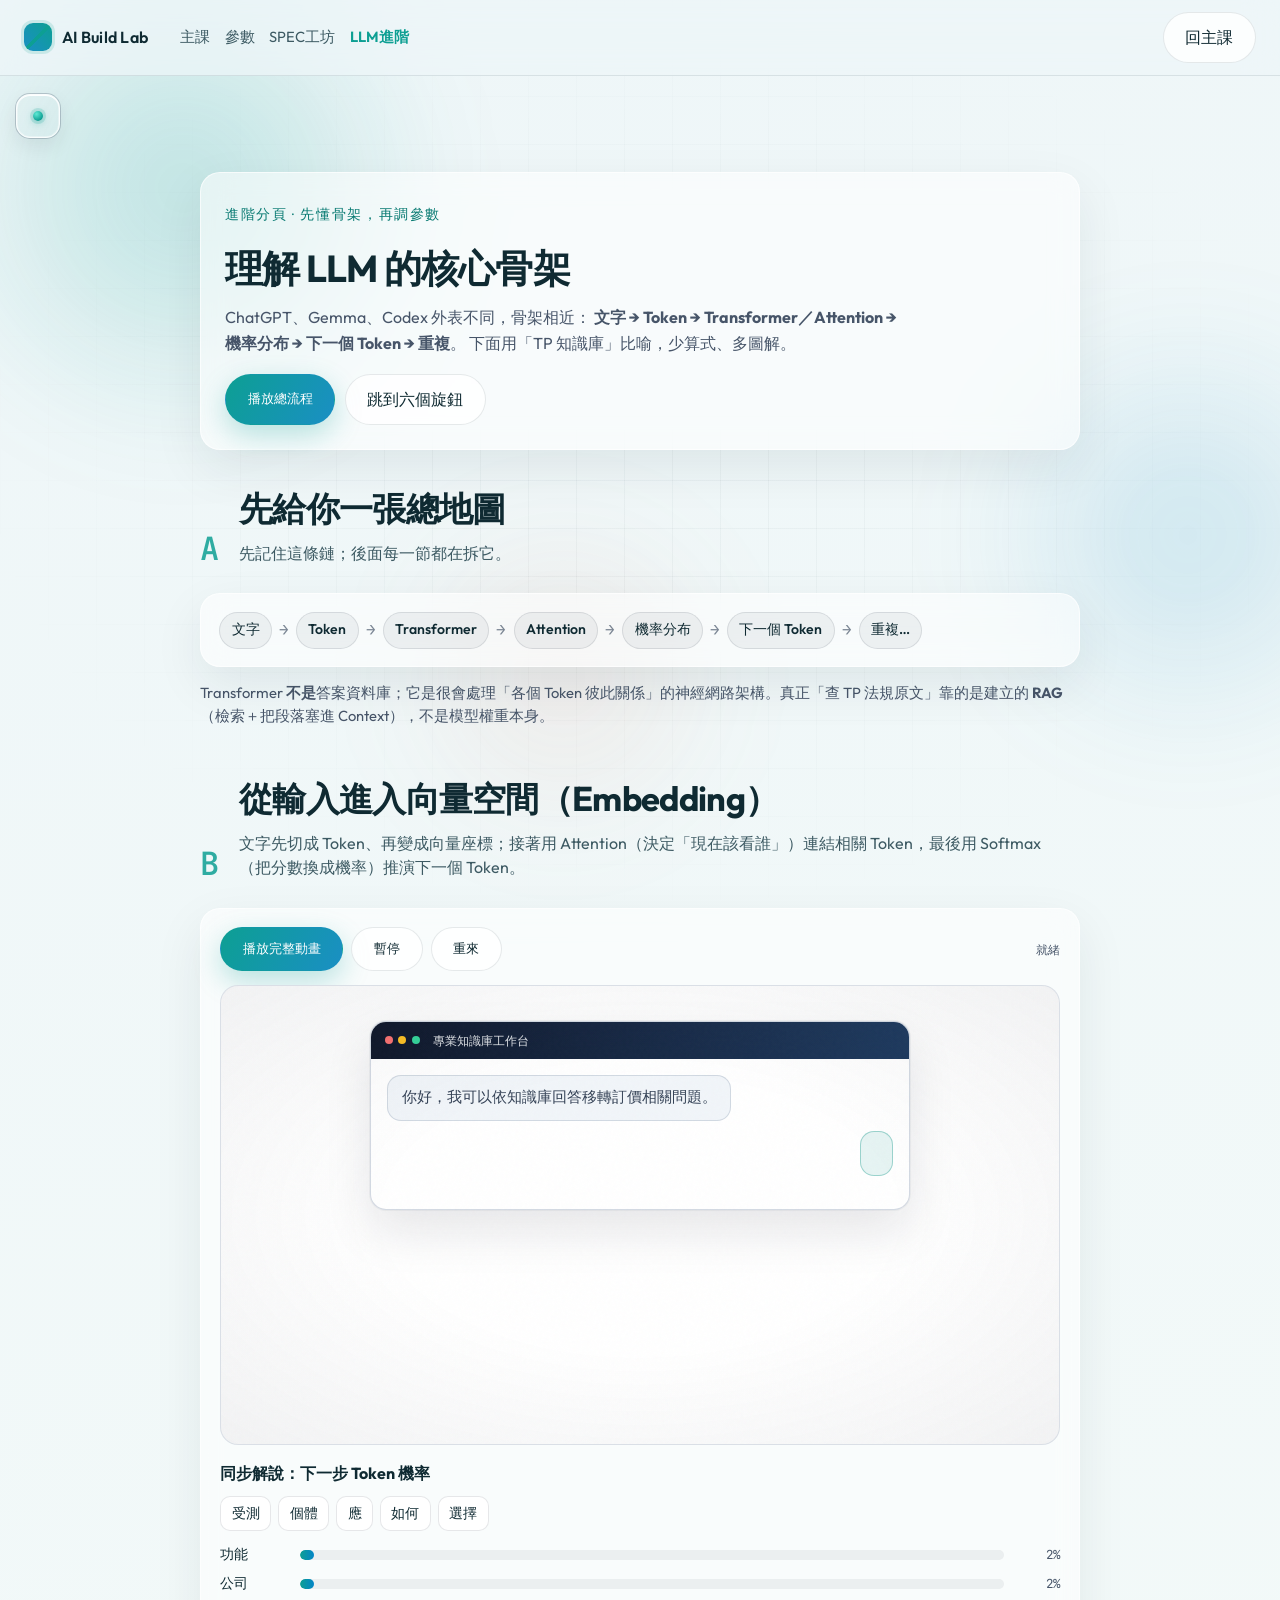
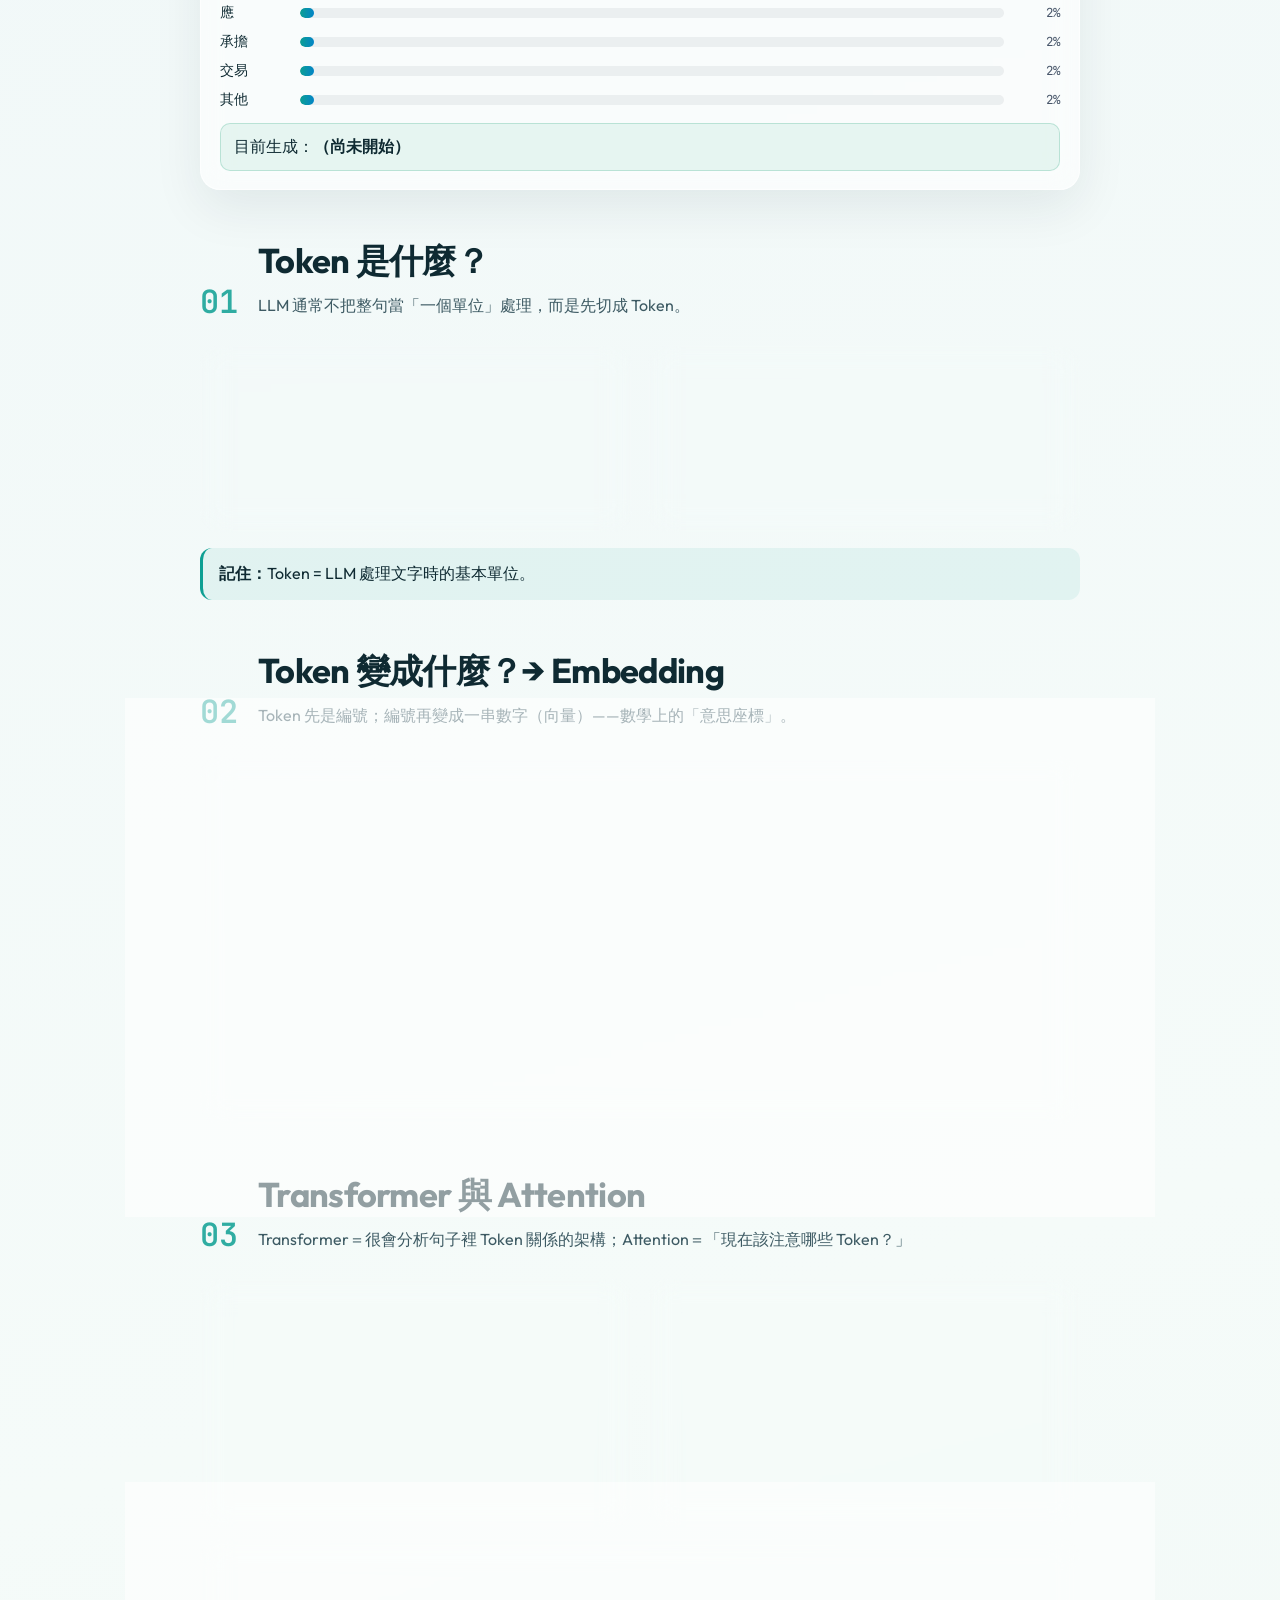
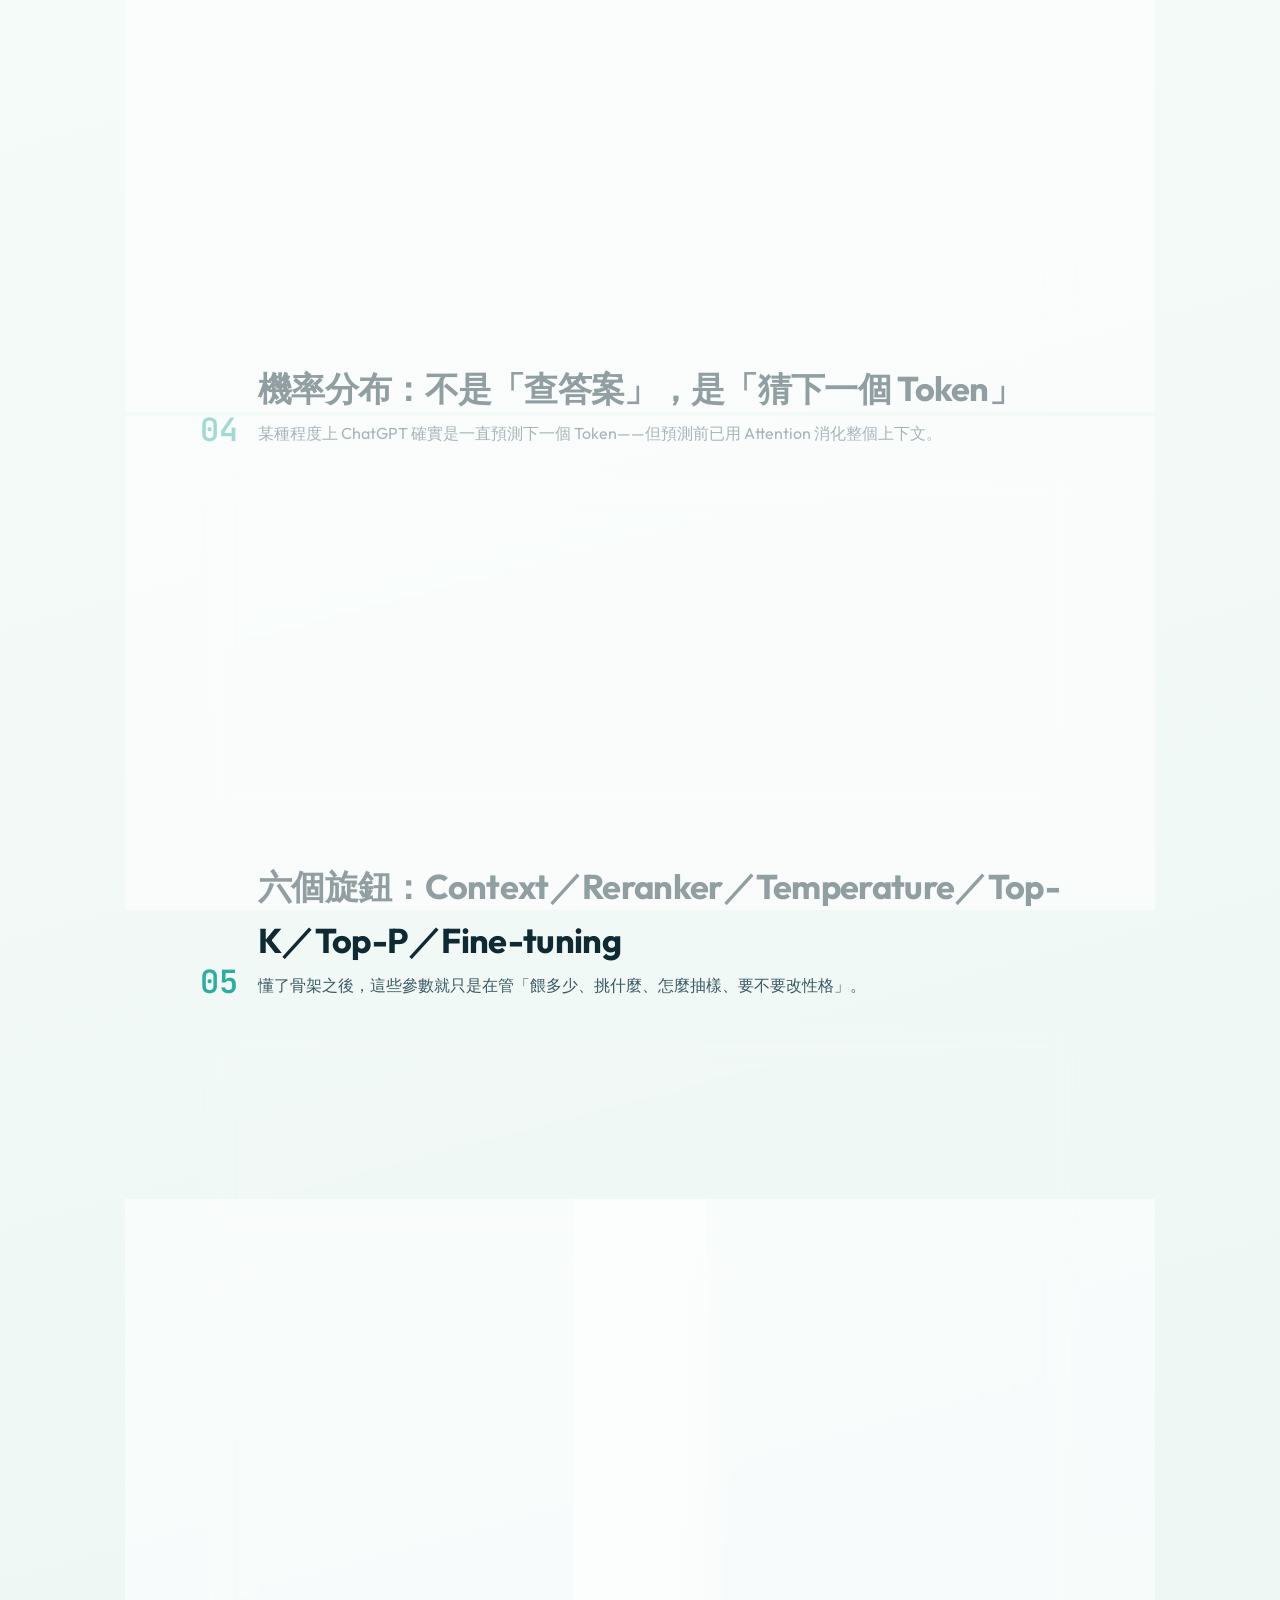
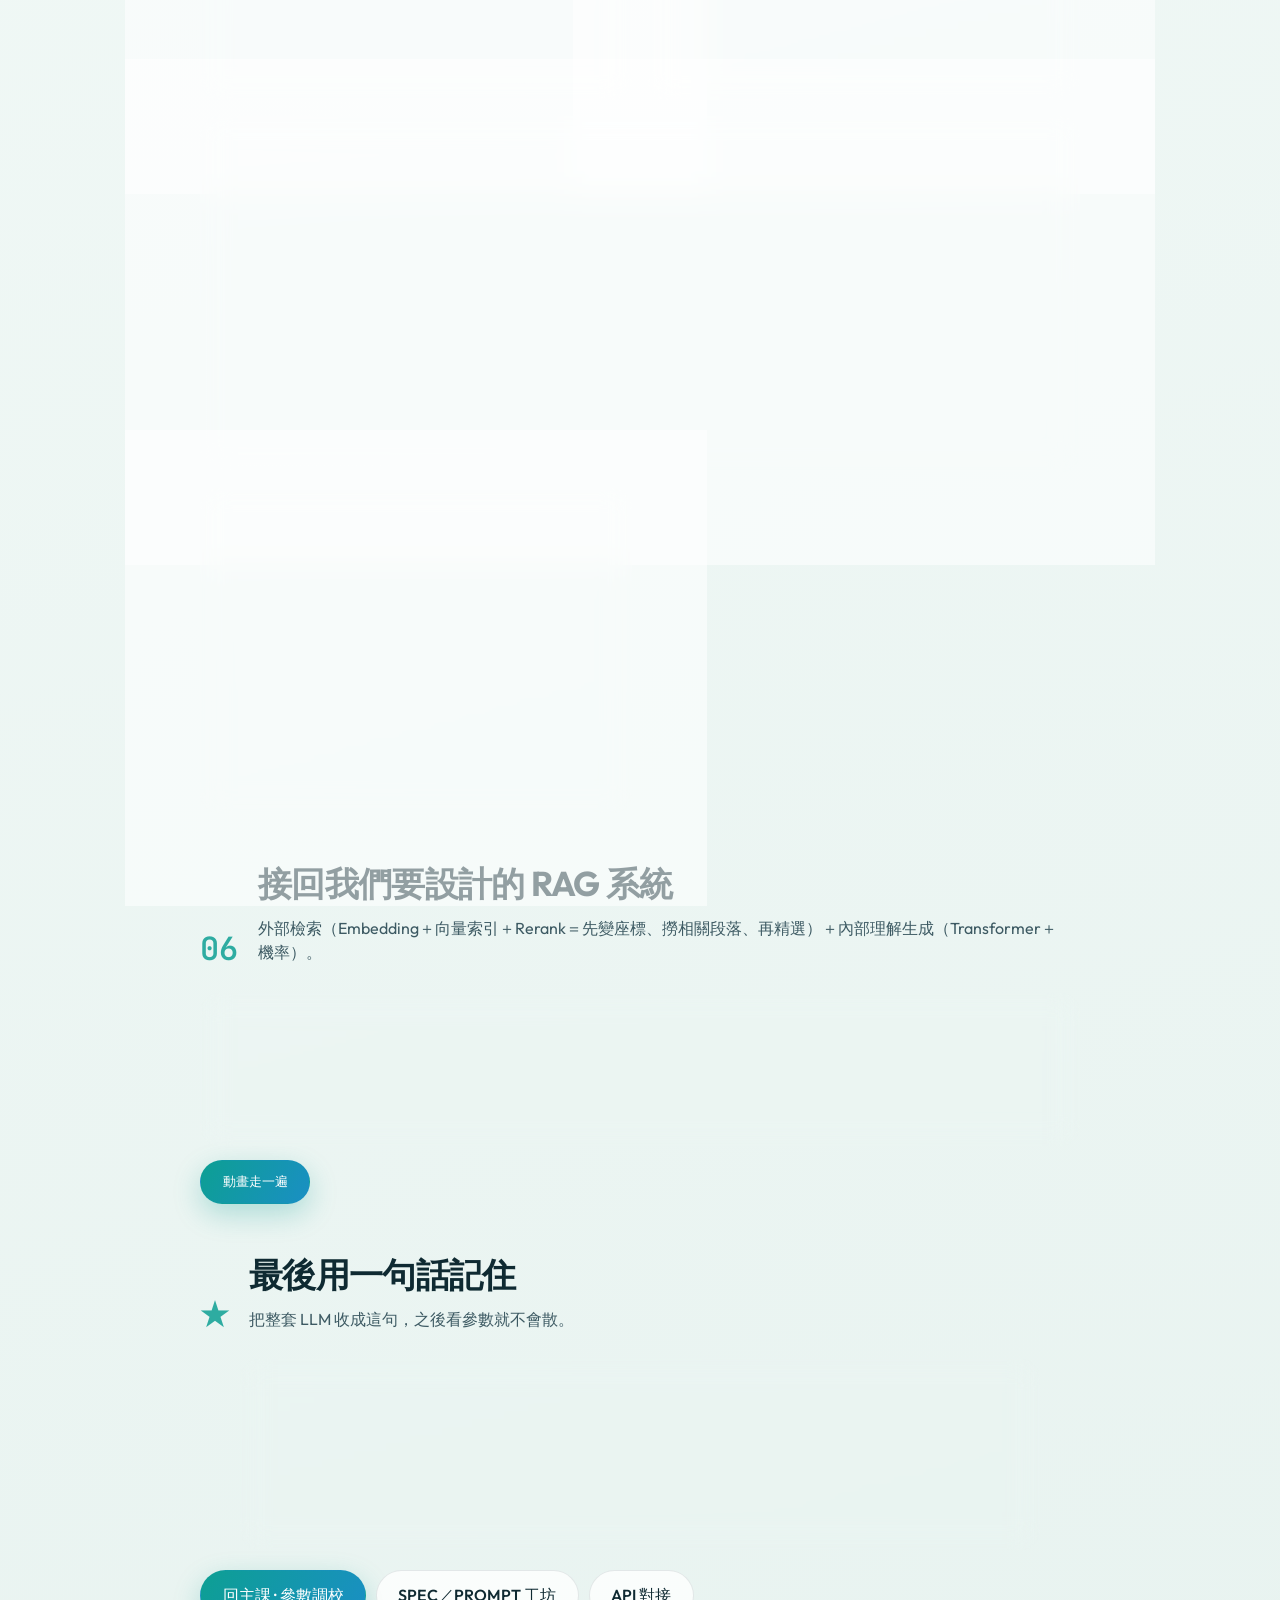
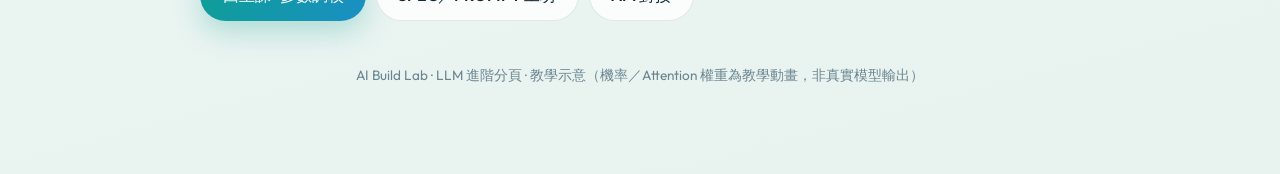
==== commit 54ef5c95: "Expand AI NOTE section with real engine catalog and diagrams. Document tp_reasoning, translation_eng" ====
--- a/llm.html
+++ b/llm.html
@@ -376,7 +376,7 @@
       <div class="section-head">
         <span class="section-num">06</span>
         <div>
-          <h2>接回你的 TP／RAG 系統</h2>
+          <h2>接回我們要設計的 RAG 系統</h2>
           <p>外部檢索（Embedding＋向量索引＋Rerank＝先變座標、撈相關段落、再精選）＋內部理解生成（Transformer＋機率）。</p>
         </div>
       </div>
--- a/css/styles.css
+++ b/css/styles.css
@@ -3834,6 +3834,472 @@
   }
 }
 
+/* ---------- AI NOTE architecture section ---------- */
+.ainote-lead {
+  padding: 1rem 1.25rem;
+  margin-bottom: 1.25rem;
+  line-height: 1.65;
+}
+
+.ainote-compare {
+  padding: 1.25rem 1.5rem;
+  margin-bottom: 1.5rem;
+}
+
+.ainote-compare h3 {
+  margin: 0 0 1rem;
+  font-size: 1.05rem;
+}
+
+.ainote-compare-grid {
+  display: grid;
+  grid-template-columns: 1fr 1fr;
+  gap: 1rem;
+}
+
+.ainote-compare-card {
+  padding: 1rem 1.1rem;
+  border-radius: var(--radius-md);
+  border: 1px solid var(--border);
+  background: rgba(0, 0, 0, 0.15);
+}
+
+.ainote-compare-card.warn {
+  border-color: rgba(255, 120, 100, 0.35);
+}
+
+.ainote-compare-card.ok {
+  border-color: rgba(80, 200, 160, 0.35);
+}
+
+.ainote-compare-card h4 {
+  margin: 0 0 0.65rem;
+  font-size: 0.95rem;
+}
+
+.ainote-compare-card ul {
+  margin: 0;
+  padding-left: 1.1rem;
+  font-size: 0.88rem;
+  line-height: 1.55;
+}
+
+.ainote-compare-footer {
+  margin: 1rem 0 0;
+  font-size: 0.9rem;
+  line-height: 1.6;
+  color: var(--text-muted);
+}
+
+.ainote-tabs {
+  margin-bottom: 1.25rem;
+}
+
+.ainote-tabs .panel-intro {
+  margin: 0 0 1rem;
+  font-size: 0.9rem;
+  color: var(--text-muted);
+}
+
+.ainote-stack {
+  display: flex;
+  flex-direction: column-reverse;
+  gap: 0.5rem;
+  max-width: 520px;
+}
+
+.ainote-layer {
+  display: flex;
+  align-items: center;
+  gap: 0.85rem;
+  width: 100%;
+  text-align: left;
+  padding: 0.75rem 1rem;
+  border-radius: var(--radius-md);
+  border: 1px solid var(--border);
+  background: rgba(255, 255, 255, 0.03);
+  color: var(--text);
+  cursor: pointer;
+  transition: border-color 0.2s, background 0.2s;
+}
+
+.ainote-layer:hover,
+.ainote-layer.active {
+  border-color: var(--accent);
+  background: rgba(var(--accent-rgb), 0.08);
+}
+
+.ainote-layer.primary {
+  border-color: rgba(var(--accent-rgb), 0.45);
+}
+
+.ainote-layer-num {
+  font-family: var(--font-mono);
+  font-weight: 600;
+  opacity: 0.7;
+  min-width: 1.5rem;
+}
+
+.ainote-layer-body {
+  display: flex;
+  flex-direction: column;
+  gap: 0.15rem;
+}
+
+.ainote-layer-body small {
+  font-size: 0.78rem;
+  color: var(--text-muted);
+}
+
+.ainote-layer-detail,
+.ainote-flow-detail {
+  margin-top: 1rem;
+  padding: 1rem 1.1rem;
+  font-size: 0.9rem;
+  line-height: 1.6;
+}
+
+.ainote-hint {
+  margin-top: 0.5rem;
+  font-size: 0.82rem;
+  color: var(--text-muted);
+}
+
+.ainote-module-grid {
+  display: grid;
+  grid-template-columns: repeat(auto-fill, minmax(200px, 1fr));
+  gap: 0.65rem;
+}
+
+.ainote-module {
+  display: flex;
+  flex-direction: column;
+  gap: 0.35rem;
+  text-align: left;
+  padding: 0.85rem 1rem;
+  border-radius: var(--radius-md);
+  border: 1px solid var(--border);
+  background: rgba(0, 0, 0, 0.12);
+  color: var(--text);
+  cursor: pointer;
+  transition: border-color 0.2s;
+}
+
+.ainote-module:hover {
+  border-color: var(--accent);
+}
+
+.ainote-module span {
+  font-size: 0.78rem;
+  color: var(--text-muted);
+  line-height: 1.45;
+}
+
+.ainote-flow-board {
+  position: relative;
+  min-height: 280px;
+  margin-bottom: 1rem;
+}
+
+.ainote-flow-lines path {
+  stroke: rgba(var(--accent-rgb), 0.35);
+  stroke-width: 2;
+  fill: none;
+}
+
+.ainote-chatgpt {
+  margin-top: 1rem;
+  padding: 1rem 1.15rem;
+}
+
+.ainote-chatgpt h4 {
+  margin: 0 0 0.65rem;
+}
+
+.ainote-dev-steps {
+  list-style: none;
+  margin: 0 0 1rem;
+  padding: 0;
+  display: flex;
+  flex-direction: column;
+  gap: 0.45rem;
+}
+
+.ainote-dev-steps li button {
+  width: 100%;
+  text-align: left;
+  padding: 0.75rem 1rem;
+  border-radius: var(--radius-md);
+  border: 1px solid var(--border);
+  background: rgba(0, 0, 0, 0.1);
+  color: var(--text);
+  cursor: pointer;
+  display: flex;
+  flex-direction: column;
+  gap: 0.2rem;
+  transition: border-color 0.2s;
+}
+
+.ainote-dev-steps li button:hover {
+  border-color: var(--accent);
+}
+
+.ainote-dev-steps li button span {
+  font-size: 0.82rem;
+  color: var(--text-muted);
+  font-weight: 400;
+}
+
+.ainote-tech-grid {
+  display: grid;
+  grid-template-columns: repeat(auto-fill, minmax(180px, 1fr));
+  gap: 0.55rem;
+  margin-bottom: 1rem;
+}
+
+.ainote-tech {
+  display: flex;
+  flex-direction: column;
+  gap: 0.25rem;
+  text-align: left;
+  padding: 0.75rem 0.9rem;
+  border-radius: var(--radius-md);
+  border: 1px solid var(--border);
+  background: rgba(255, 255, 255, 0.03);
+  color: var(--text);
+  cursor: pointer;
+}
+
+.ainote-tech:hover {
+  border-color: var(--accent);
+}
+
+.ainote-tech span {
+  font-size: 0.76rem;
+  color: var(--text-muted);
+}
+
+.ainote-tech-table {
+  margin-top: 0.5rem;
+}
+
+.ainote-cta {
+  padding: 1rem 1.25rem;
+  font-size: 0.92rem;
+  line-height: 1.6;
+}
+
+.ainote-cta a {
+  color: var(--accent);
+}
+
+.ainote-diagram-grid {
+  display: grid;
+  grid-template-columns: 1fr 1fr;
+  gap: 1rem;
+  margin-bottom: 1rem;
+}
+
+.ainote-diagram-card {
+  padding: 1rem 1.1rem;
+  border: 1px solid var(--border);
+  border-radius: var(--radius-md);
+  background: rgba(0, 0, 0, 0.12);
+}
+
+.ainote-diagram-card h4 {
+  margin: 0 0 0.35rem;
+  font-size: 0.95rem;
+}
+
+.ainote-diagram-card h4 small {
+  font-weight: 400;
+  color: var(--text-muted);
+  font-size: 0.75rem;
+}
+
+.diagram-caption {
+  margin: 0 0 0.75rem;
+  font-size: 0.82rem;
+  color: var(--text-muted);
+  line-height: 1.5;
+}
+
+.ainote-sys-board {
+  display: flex;
+  flex-direction: column;
+  align-items: center;
+  gap: 0.35rem;
+  margin-bottom: 0.75rem;
+}
+
+.ainote-arr {
+  font-size: 0.85rem;
+  color: var(--accent);
+  opacity: 0.7;
+}
+
+.ainote-engine-row {
+  display: flex;
+  flex-wrap: wrap;
+  gap: 0.35rem;
+  justify-content: center;
+  max-width: 100%;
+}
+
+.ainote-box {
+  padding: 0.45rem 0.6rem;
+  border-radius: var(--radius-sm);
+  border: 1px solid var(--border);
+  background: rgba(255, 255, 255, 0.04);
+  color: var(--text);
+  font-size: 0.72rem;
+  line-height: 1.35;
+  cursor: pointer;
+  text-align: center;
+  transition: border-color 0.2s, background 0.2s;
+}
+
+.ainote-box small {
+  display: block;
+  font-size: 0.65rem;
+  color: var(--text-muted);
+  margin-top: 0.15rem;
+}
+
+.ainote-box:hover,
+.ainote-box.active {
+  border-color: var(--accent);
+  background: rgba(var(--accent-rgb), 0.1);
+}
+
+.ainote-box.ui { border-color: rgba(100, 180, 255, 0.4); }
+.ainote-box.route { border-color: rgba(200, 160, 255, 0.4); }
+.ainote-box.eng { min-width: 5.5rem; }
+.ainote-box.rag { border-color: rgba(80, 200, 160, 0.4); }
+.ainote-box.llm { border-color: rgba(255, 180, 100, 0.4); }
+.ainote-box.out { border-color: rgba(180, 220, 255, 0.35); }
+
+.ainote-logic-board {
+  position: relative;
+  min-height: 220px;
+  margin-bottom: 0.75rem;
+}
+
+.ainote-logic-board .flow-node.compact {
+  font-size: 0.68rem;
+  padding: 0.35rem 0.45rem;
+  min-width: 4.5rem;
+}
+
+.btn-sm {
+  font-size: 0.82rem;
+  padding: 0.35rem 0.75rem;
+}
+
+.ainote-diagram-detail {
+  padding: 1rem 1.1rem;
+  font-size: 0.9rem;
+  line-height: 1.6;
+}
+
+.ainote-diagram-detail code {
+  font-size: 0.8rem;
+  word-break: break-all;
+}
+
+.ainote-engine-catalog {
+  display: grid;
+  grid-template-columns: repeat(auto-fill, minmax(240px, 1fr));
+  gap: 0.55rem;
+}
+
+.ainote-engine-card {
+  display: flex;
+  flex-direction: column;
+  gap: 0.25rem;
+  text-align: left;
+  padding: 0.85rem 1rem;
+  border-radius: var(--radius-md);
+  border: 1px solid var(--border);
+  background: rgba(0, 0, 0, 0.12);
+  color: var(--text);
+  cursor: pointer;
+  transition: border-color 0.2s;
+}
+
+.ainote-engine-card:hover {
+  border-color: var(--accent);
+}
+
+.ainote-engine-card.primary {
+  border-color: rgba(var(--accent-rgb), 0.45);
+}
+
+.ainote-engine-card.muted {
+  opacity: 0.75;
+}
+
+.ainote-engine-card.dep {
+  opacity: 0.65;
+  border-style: dashed;
+}
+
+.ainote-engine-card code {
+  font-size: 0.72rem;
+  color: var(--accent);
+}
+
+.ainote-engine-card span {
+  font-size: 0.78rem;
+  color: var(--text-muted);
+  line-height: 1.45;
+}
+
+.ainote-repo-note {
+  margin-top: 1rem;
+  font-size: 0.82rem;
+  color: var(--text-muted);
+}
+
+.ainote-repo-note code {
+  font-size: 0.78rem;
+}
+
+.case-arch-link {
+  margin: 0.75rem 0 0;
+  font-size: 0.88rem;
+}
+
+.case-arch-link a {
+  color: var(--accent);
+}
+
+.code-inline {
+  display: block;
+  margin-top: 0.65rem;
+  padding: 0.5rem 0.65rem;
+  font-family: var(--font-mono);
+  font-size: 0.78rem;
+  background: rgba(0, 0, 0, 0.25);
+  border-radius: var(--radius-sm);
+  white-space: pre-wrap;
+}
+
+@media (max-width: 768px) {
+  .ainote-compare-grid {
+    grid-template-columns: 1fr;
+  }
+
+  .ainote-diagram-grid {
+    grid-template-columns: 1fr;
+  }
+
+  .ainote-flow-board {
+    min-height: 360px;
+  }
+}
+
 @media (prefers-reduced-motion: reduce) {
   *,
   *::before,
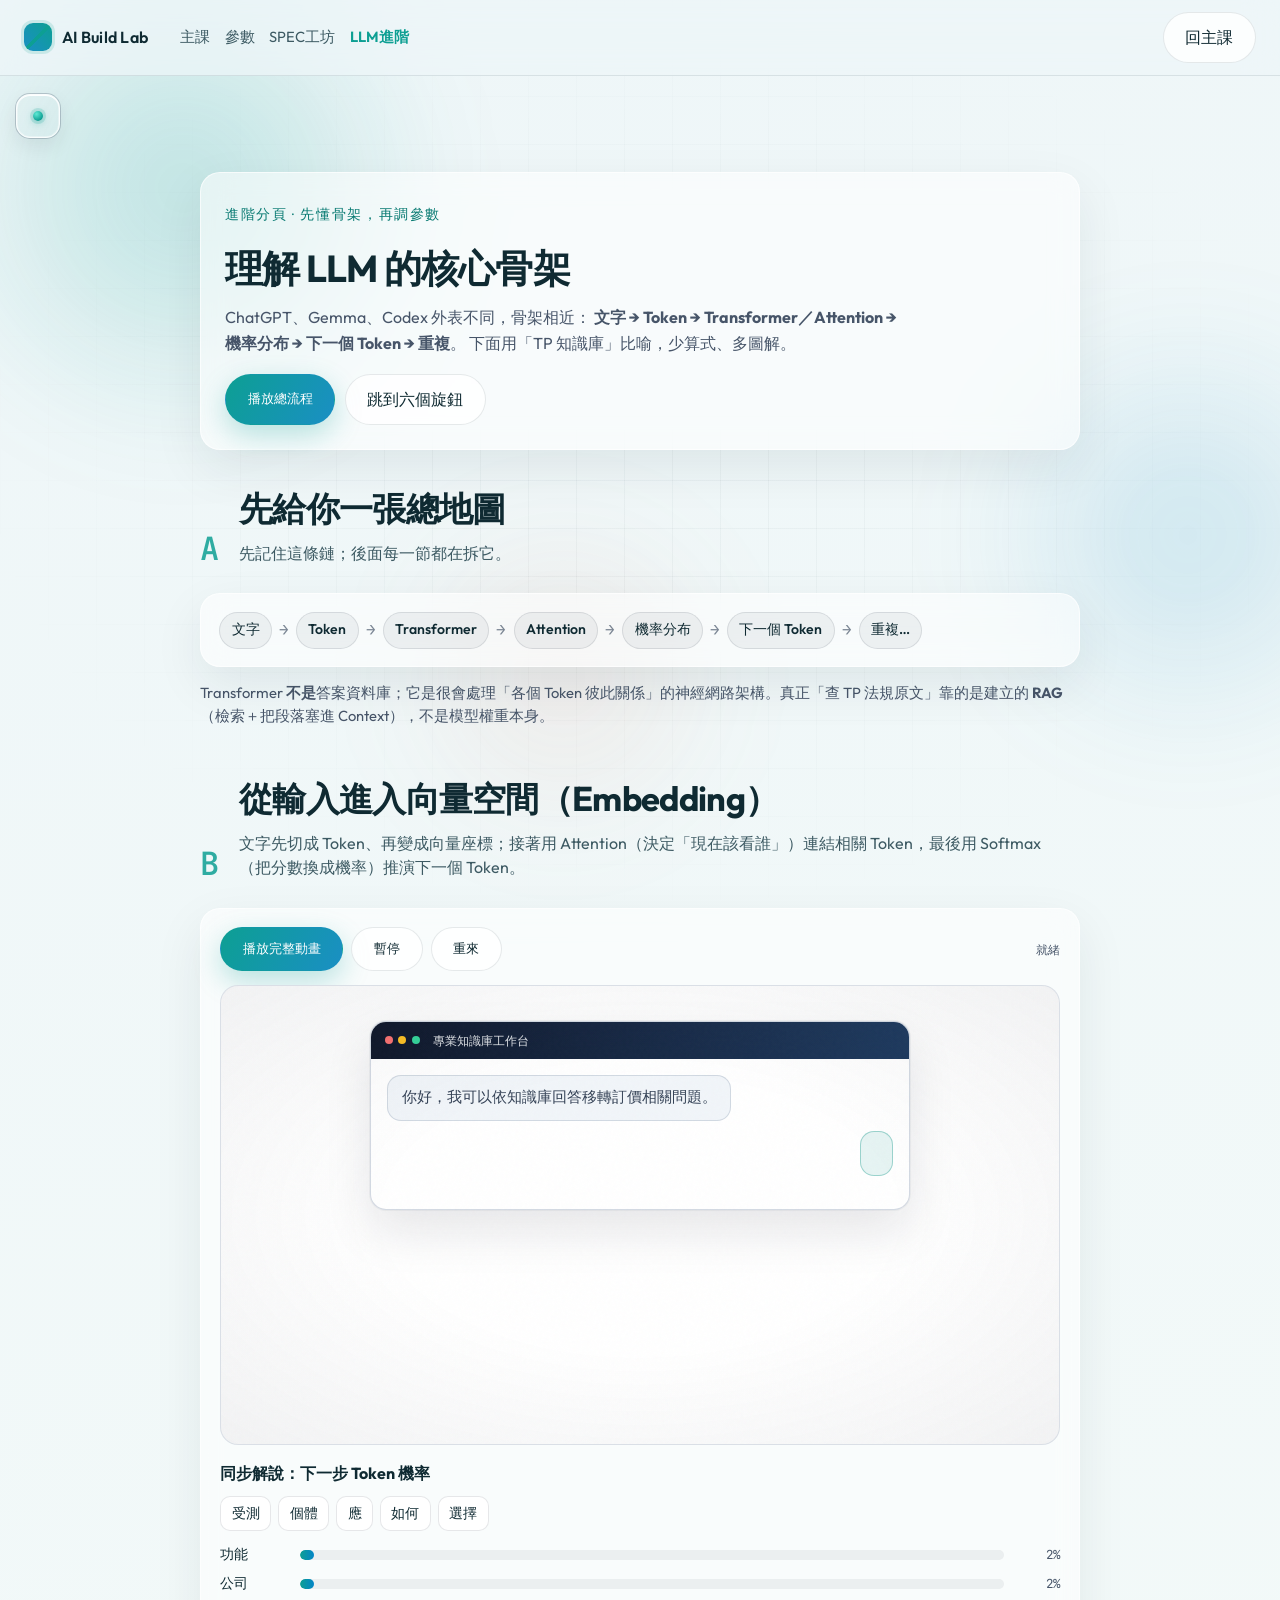
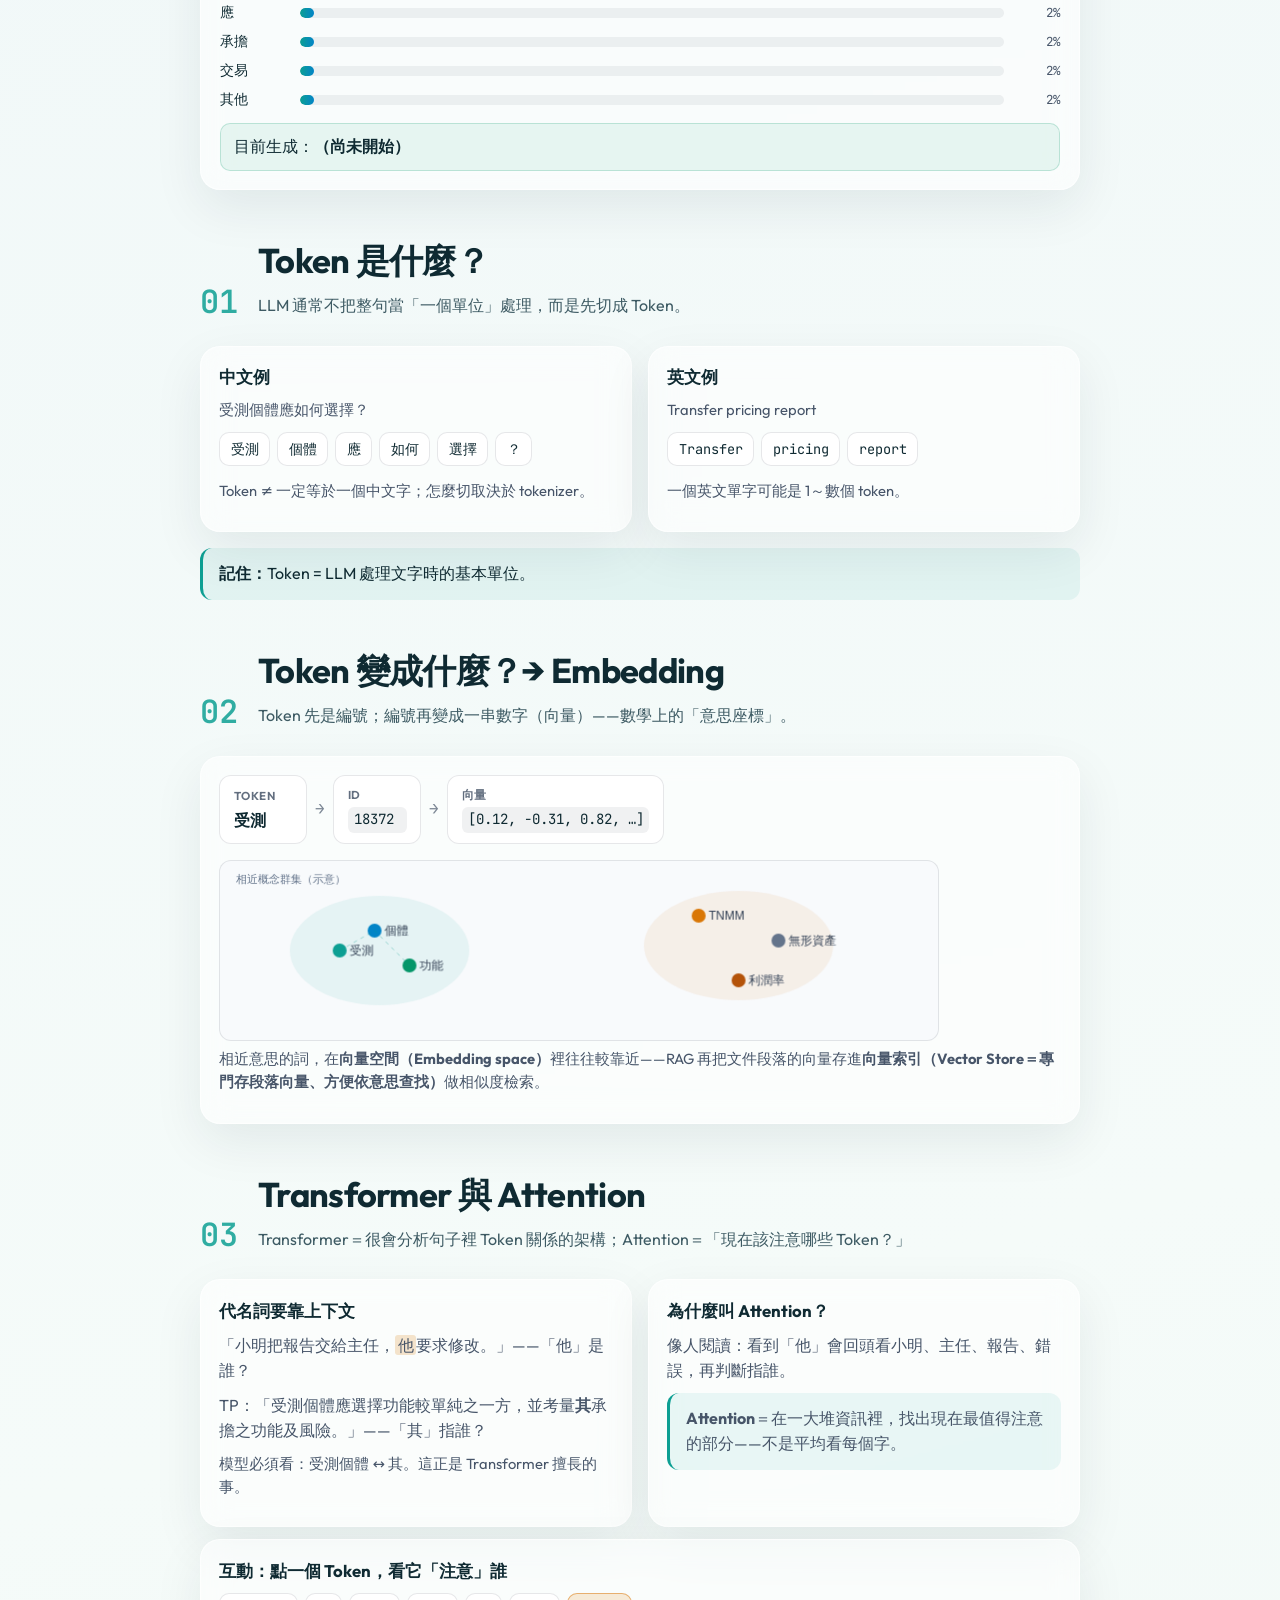
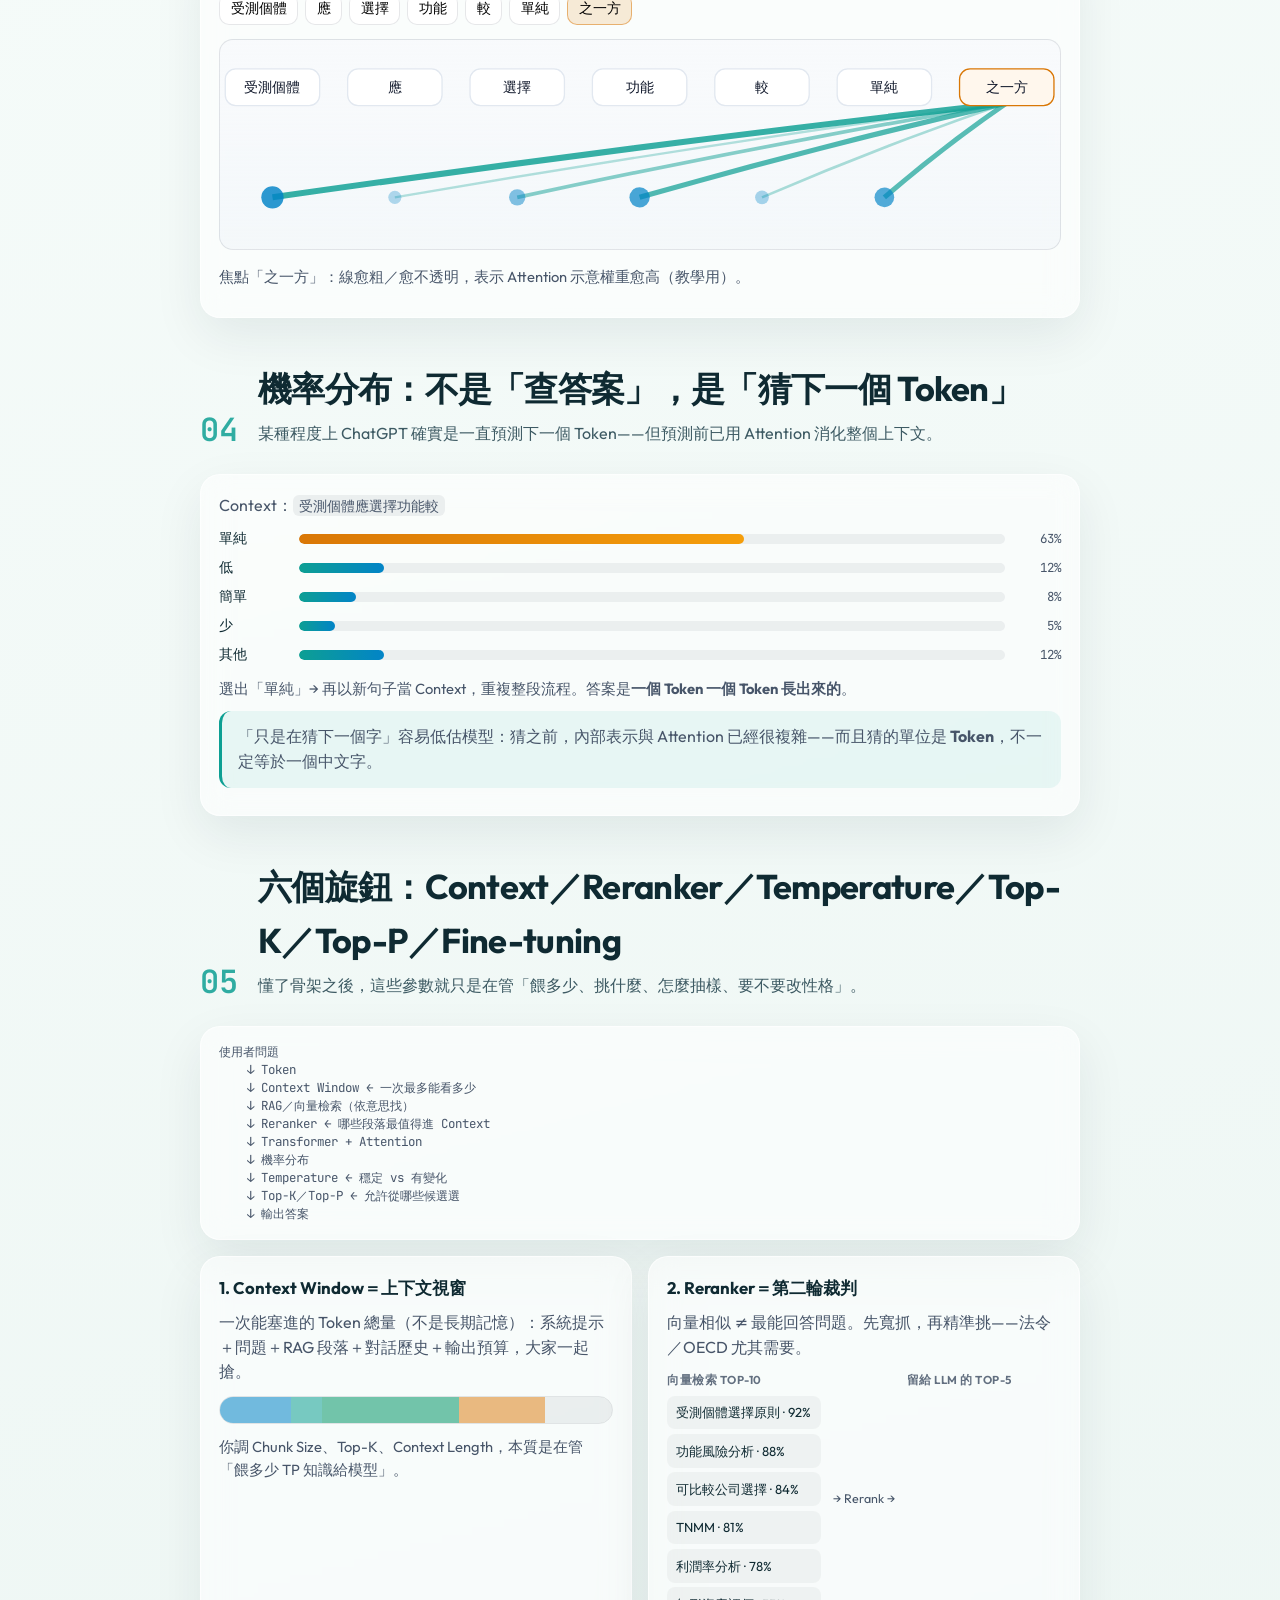
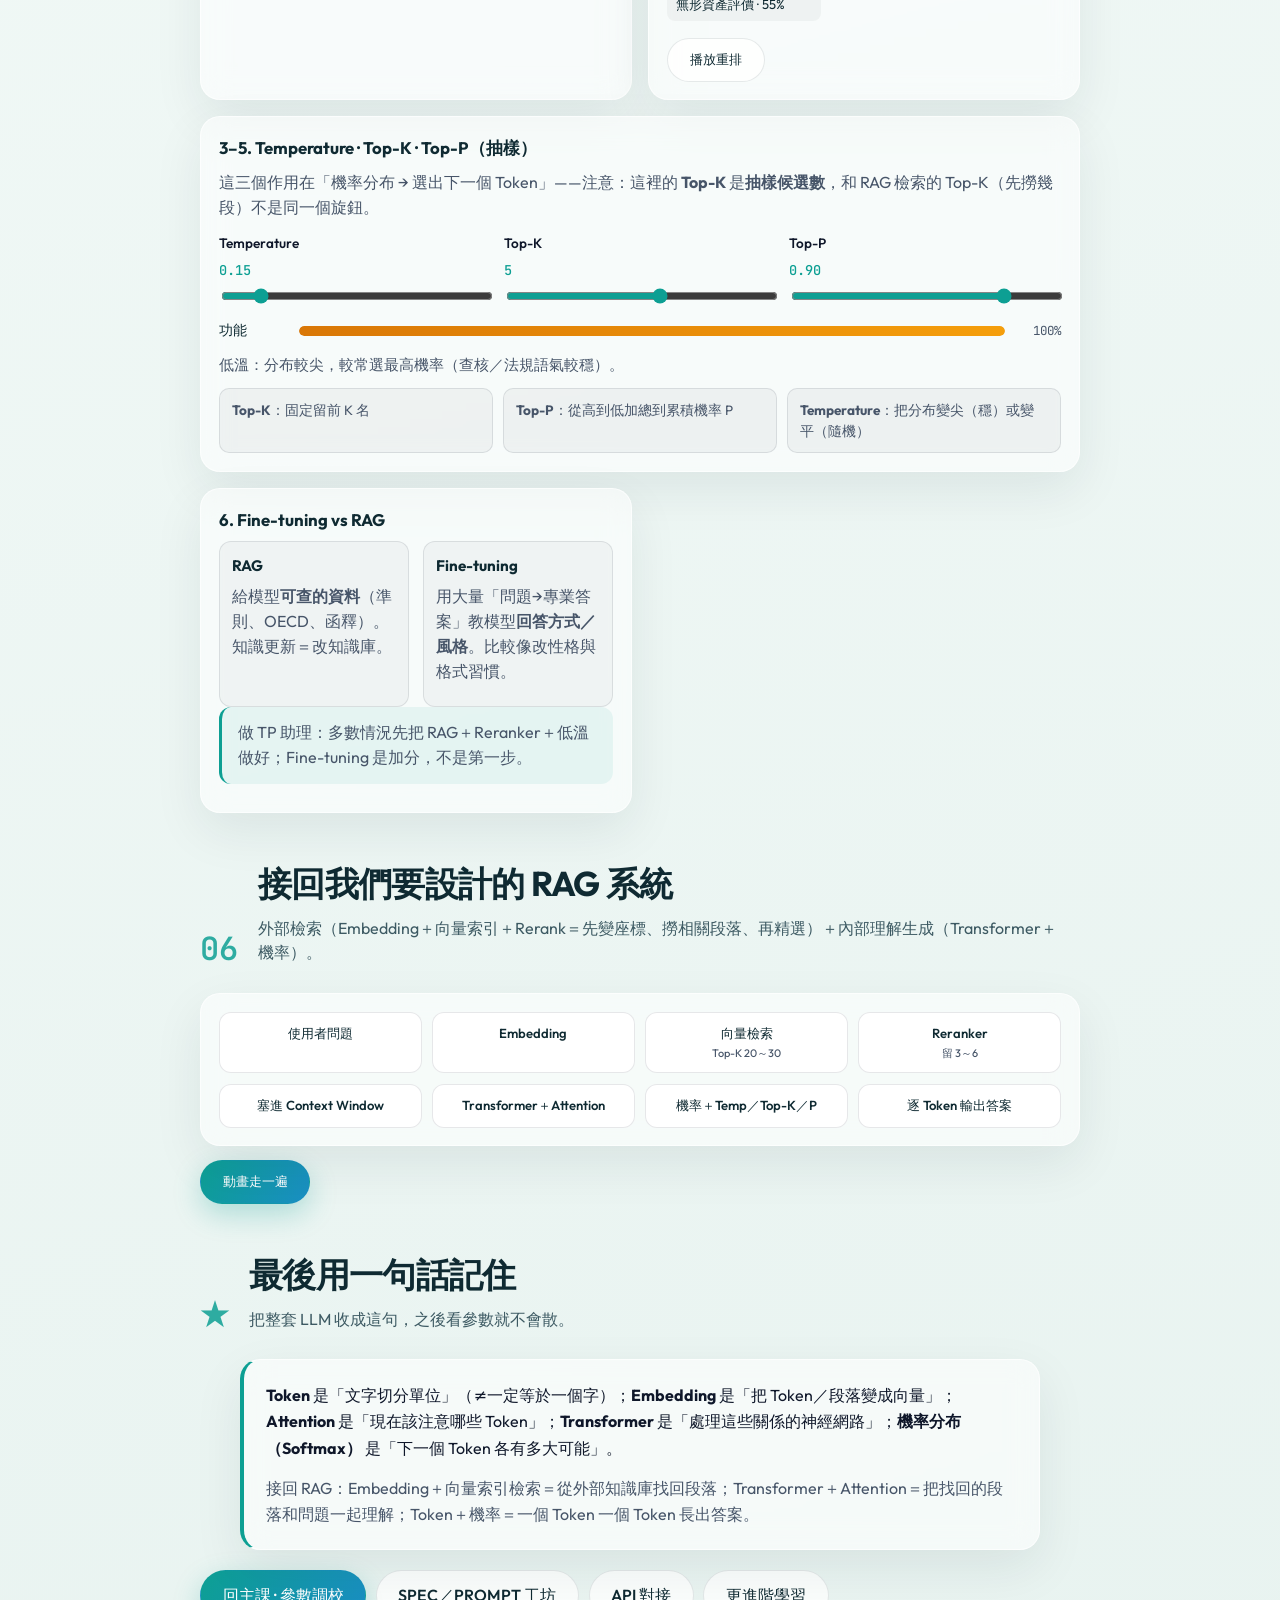
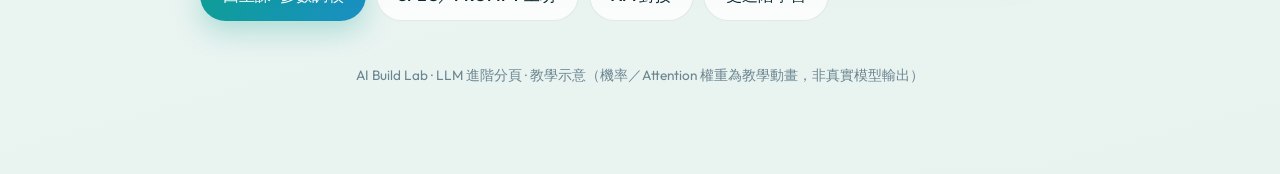
==== commit 5a7d1055: "Add advanced AI textbook learning link to LLM page footer" ====
--- a/llm.html
+++ b/llm.html
@@ -410,6 +410,7 @@
         <a class="btn btn-primary" href="index.html#params">回主課 · 參數調校</a>
         <a class="btn btn-ghost" href="index.html#workshop">SPEC／PROMPT 工坊</a>
         <a class="btn btn-ghost" href="index.html#api">API 對接</a>
+        <a class="btn btn-ghost" href="https://ai-plain-textbook.vercel.app/" target="_blank" rel="noopener noreferrer" aria-label="更進階學習：AI 白話教科書（另開分頁）">更進階學習</a>
       </div>
     </section>
 
--- a/css/styles.css
+++ b/css/styles.css
@@ -4096,10 +4096,414 @@
 .ainote-diagram-grid {
   display: grid;
   grid-template-columns: 1fr 1fr;
+  gap: 1.25rem;
+  margin-bottom: 1rem;
+}
+
+.arch-diagrams-head {
+  display: flex;
+  align-items: flex-start;
+  justify-content: space-between;
   gap: 1rem;
-  margin-bottom: 1rem;
-}
-
+  margin-bottom: 0.85rem;
+}
+
+.arch-diagrams-head .panel-intro {
+  margin: 0;
+  flex: 1;
+}
+
+.framework-draft-btn {
+  flex-shrink: 0;
+  padding: 0.45rem 0.75rem;
+  font-family: "Ma Shan Zheng", "Caveat", cursive;
+  font-size: 1.05rem;
+  line-height: 1.2;
+  color: #c0392b;
+  background: rgba(255, 245, 245, 0.95);
+  border: 2.5px solid #e74c3c;
+  border-radius: 6px 10px 8px 12px / 10px 6px 12px 8px;
+  box-shadow: 2px 3px 0 rgba(231, 76, 60, 0.35);
+  cursor: pointer;
+  transform: rotate(1deg);
+  transition: transform 0.15s, box-shadow 0.15s, background 0.15s;
+}
+
+.framework-draft-btn:hover,
+.framework-draft-btn:focus-visible {
+  background: #fff;
+  transform: rotate(0deg) scale(1.03);
+  box-shadow: 3px 4px 0 rgba(231, 76, 60, 0.45);
+  outline: none;
+}
+
+.framework-draft-panel {
+  max-width: min(92vw, 720px);
+  max-height: 92vh;
+  overflow: auto;
+}
+
+.framework-draft-figure {
+  margin: 0.75rem 0 0;
+}
+
+.framework-draft-figure img {
+  display: block;
+  width: 100%;
+  height: auto;
+  border: 2px solid rgba(44, 62, 80, 0.2);
+  border-radius: 4px;
+  box-shadow: 2px 4px 12px rgba(0, 0, 0, 0.15);
+}
+
+.framework-draft-nav {
+  display: flex;
+  align-items: center;
+  justify-content: space-between;
+  gap: 0.75rem;
+  margin-top: 1rem;
+  min-height: 2.5rem;
+}
+
+.draft-page-dots {
+  display: flex;
+  gap: 0.4rem;
+  align-items: center;
+}
+
+.draft-page-dots span {
+  width: 7px;
+  height: 7px;
+  border-radius: 50%;
+  background: rgba(44, 62, 80, 0.25);
+  transition: background 0.2s, transform 0.2s;
+}
+
+.draft-page-dots span.active {
+  background: #c0392b;
+  transform: scale(1.25);
+}
+
+.draft-arrow-btn {
+  display: inline-flex;
+  align-items: center;
+  gap: 0.35rem;
+  padding: 0.35rem 0.5rem;
+  font-family: "Ma Shan Zheng", "Caveat", cursive;
+  font-size: 1.05rem;
+  line-height: 1.2;
+  color: rgba(44, 62, 80, 0.75);
+  background: transparent;
+  border: none;
+  cursor: pointer;
+  transform: rotate(-0.5deg);
+  transition: color 0.15s, transform 0.15s;
+}
+
+.draft-arrow-btn:hover,
+.draft-arrow-btn:focus-visible {
+  color: #c0392b;
+  transform: rotate(0deg) translateY(-1px);
+  outline: none;
+}
+
+.draft-arrow-btn[hidden] {
+  visibility: hidden;
+  pointer-events: none;
+}
+
+.draft-arrow-next {
+  margin-left: auto;
+}
+
+.draft-arrow-prev {
+  margin-right: auto;
+}
+
+.draft-arrow-label {
+  white-space: nowrap;
+}
+
+.draft-arrow-svg {
+  width: 4.5rem;
+  height: 1.4rem;
+  flex-shrink: 0;
+  opacity: 0.85;
+}
+
+.draft-arrow-btn:focus-visible .draft-arrow-svg {
+  opacity: 1;
+}
+
+.sketch-layout {
+  align-items: start;
+}
+
+/* ---------- hand-drawn sketch boards ---------- */
+.sketch-sheet {
+  background:
+    linear-gradient(rgba(40, 60, 80, 0.04) 1px, transparent 1px),
+    linear-gradient(90deg, rgba(40, 60, 80, 0.04) 1px, transparent 1px),
+    linear-gradient(145deg, #f8f6ef 0%, #eef3f0 45%, #f5f0e8 100%);
+  background-size: 18px 18px, 18px 18px, 100% 100%;
+  border: 2px solid rgba(40, 50, 60, 0.55);
+  border-radius: 4px 18px 8px 14px;
+  box-shadow: 3px 4px 0 rgba(0, 0, 0, 0.12), inset 0 0 0 1px rgba(255, 255, 255, 0.5);
+  padding: 0.85rem 0.75rem 0.75rem;
+  transform: rotate(-0.35deg);
+}
+
+.sketch-sheet:nth-child(2) {
+  transform: rotate(0.4deg);
+}
+
+.sketch-font,
+.sketch-sheet .sketch-sticky,
+.sketch-scribble,
+.sketch-node div,
+.sketch-node span {
+  font-family: "Ma Shan Zheng", "Caveat", "Segoe Print", cursive;
+}
+
+.sketch-sheet-head h4 {
+  margin: 0.15rem 0 0;
+  font-size: 1.05rem;
+  color: #1a2832;
+}
+
+.sketch-sub {
+  margin: 0.2rem 0 0.65rem;
+  font-size: 0.78rem;
+  color: #4a5a64;
+}
+
+.sketch-tag {
+  display: inline-block;
+  font-family: "Caveat", cursive;
+  font-size: 0.95rem;
+  font-weight: 700;
+  color: #c0392b;
+  transform: rotate(-2deg);
+}
+
+.sketch-canvas {
+  display: grid;
+  grid-template-columns: minmax(72px, 88px) 1fr minmax(72px, 88px);
+  gap: 0.35rem;
+  min-height: 480px;
+  position: relative;
+}
+
+.sketch-canvas.logic {
+  min-height: 420px;
+}
+
+.sketch-margin {
+  display: flex;
+  flex-direction: column;
+  gap: 0.45rem;
+  padding-top: 0.25rem;
+}
+
+.sketch-margin.left .sketch-sticky:nth-child(odd) {
+  transform: rotate(-2.5deg);
+}
+
+.sketch-margin.left .sketch-sticky:nth-child(even) {
+  transform: rotate(1.5deg);
+}
+
+.sketch-margin.right .sketch-sticky:nth-child(odd) {
+  transform: rotate(2deg);
+}
+
+.sketch-margin.right .sketch-sticky:nth-child(even) {
+  transform: rotate(-1.5deg);
+}
+
+.sketch-sticky {
+  padding: 0.45rem 0.5rem;
+  font-size: 0.82rem;
+  line-height: 1.35;
+  border: 1px solid rgba(0, 0, 0, 0.15);
+  box-shadow: 2px 3px 6px rgba(0, 0, 0, 0.12);
+  color: #2a3540;
+}
+
+.sketch-sticky strong {
+  display: block;
+  font-size: 0.92rem;
+  margin-bottom: 0.15rem;
+}
+
+.sketch-sticky p {
+  margin: 0;
+  font-size: 0.88rem;
+}
+
+.sketch-sticky.yellow { background: #fff9c4; }
+.sketch-sticky.pink { background: #fce4ec; }
+.sketch-sticky.blue { background: #e3f2fd; }
+.sketch-sticky.green { background: #e8f5e9; }
+.sketch-sticky.orange { background: #ffe0b2; }
+
+.sketch-scribble {
+  font-size: 0.95rem;
+  color: #1565c0;
+  transform: rotate(-3deg);
+  margin-top: 0.35rem;
+  opacity: 0.85;
+}
+
+.sketch-main {
+  position: relative;
+  min-height: 460px;
+}
+
+.sketch-main.logic-flow {
+  min-height: 400px;
+}
+
+.sketch-wires {
+  position: absolute;
+  inset: 0;
+  width: 100%;
+  height: 100%;
+  pointer-events: none;
+  z-index: 0;
+}
+
+.sketch-path {
+  fill: none;
+  stroke: #2c3e50;
+  stroke-width: 2.2;
+  stroke-linecap: round;
+  stroke-linejoin: round;
+  opacity: 0.55;
+  vector-effect: non-scaling-stroke;
+}
+
+.sketch-path.branch {
+  stroke-dasharray: none;
+  opacity: 0.45;
+}
+
+.sketch-path.side {
+  stroke: #e67e22;
+  stroke-width: 1.8;
+  opacity: 0.5;
+  stroke-dasharray: 4 3;
+}
+
+.sketch-engine-cluster {
+  position: absolute;
+  left: 50%;
+  top: 34%;
+  transform: translate(-50%, -50%);
+  display: flex;
+  flex-wrap: wrap;
+  gap: 0.3rem;
+  justify-content: center;
+  max-width: 92%;
+  z-index: 2;
+}
+
+.sketch-node {
+  position: absolute;
+  left: var(--sx, 50%);
+  top: var(--sy, 50%);
+  transform: translate(-50%, -50%) rotate(var(--rot, -0.8deg));
+  z-index: 2;
+  padding: 0.4rem 0.55rem;
+  min-width: 4.2rem;
+  text-align: center;
+  font-size: 0.72rem;
+  font-weight: 600;
+  line-height: 1.25;
+  color: #1a2832;
+  background: #fffef8;
+  border: 2px solid #2c3e50;
+  border-radius: 255px 8px 12px 6px / 6px 10px 8px 255px;
+  box-shadow: 2px 2px 0 rgba(0, 0, 0, 0.15);
+  cursor: pointer;
+  transition: transform 0.15s, box-shadow 0.15s, background 0.15s;
+}
+
+.sketch-node div,
+.sketch-node span {
+  display: block;
+  font-weight: 400;
+  font-size: 0.78rem;
+  color: #546e7a;
+  margin-top: 0.1rem;
+}
+
+.sketch-node.sm {
+  font-size: 0.68rem;
+  padding: 0.35rem 0.45rem;
+  min-width: 3.5rem;
+}
+
+.sketch-node.sm span {
+  font-size: 0.72rem;
+}
+
+.sketch-node:hover,
+.sketch-node.active {
+  transform: translate(-50%, -50%) rotate(0deg) scale(1.04);
+  box-shadow: 3px 4px 0 rgba(0, 0, 0, 0.2);
+  background: #fff;
+  z-index: 5;
+}
+
+.sketch-node.n-ui { --rot: 0.5deg; background: #e3f2fd; }
+.sketch-node.n-route { --rot: -1deg; background: #f3e5f5; }
+.sketch-node.n-eng { position: relative; left: auto; top: auto; transform: rotate(var(--rot, 0.6deg)); min-width: 3.8rem; font-size: 0.65rem; background: #fff8e1; }
+.sketch-node.n-eng:nth-child(odd) { --rot: -1.2deg; }
+.sketch-node.n-eng:nth-child(even) { --rot: 0.9deg; }
+.sketch-node.n-eng:hover,
+.sketch-node.n-eng.active { transform: rotate(0deg) scale(1.05); }
+.sketch-node.n-rag { --rot: 0.3deg; background: #e8f5e9; }
+.sketch-node.n-llm { --rot: -0.6deg; background: #fff3e0; }
+.sketch-node.n-out { --rot: 0.8deg; background: #eceff1; }
+
+.sketch-node.diamond-sk {
+  border-radius: 4px;
+  transform: translate(-50%, -50%) rotate(45deg);
+  min-width: 3rem;
+  min-height: 3rem;
+  display: flex;
+  align-items: center;
+  justify-content: center;
+  padding: 0.25rem;
+  font-size: 0.62rem;
+  background: #fff9c4;
+}
+
+.sketch-node.diamond-sk:hover,
+.sketch-node.diamond-sk.active {
+  transform: translate(-50%, -50%) rotate(45deg) scale(1.05);
+}
+
+.sketch-node.alt-sk { background: #fce4ec; --rot: -1.5deg; }
+.sketch-node.hi { background: #e8f5e9; border-color: #2e7d32; }
+.sketch-node.out-sk { background: #e1f5fe; min-width: 5rem; --rot: -0.5deg; }
+
+.sketch-pop-btn {
+  margin-top: 0.65rem;
+}
+
+.sketch-detail {
+  border: 2px dashed rgba(44, 62, 80, 0.35);
+  background: rgba(255, 254, 248, 0.85) !important;
+}
+
+.sketch-detail h4.sketch-font {
+  font-size: 1.15rem;
+  color: #c0392b;
+}
+
+/* legacy diagram cards (keep for fallback) */
 .ainote-diagram-card {
   padding: 1rem 1.1rem;
   border: 1px solid var(--border);
@@ -4286,13 +4690,65 @@
   white-space: pre-wrap;
 }
 
+@media (max-width: 960px) {
+  .sketch-canvas {
+    grid-template-columns: 1fr;
+    min-height: auto;
+  }
+
+  .sketch-margin {
+    flex-direction: row;
+    flex-wrap: wrap;
+  }
+
+  .sketch-sticky {
+    flex: 1 1 140px;
+  }
+
+  .sketch-main {
+    min-height: 420px;
+  }
+
+  .sketch-scribble {
+    width: 100%;
+  }
+}
+
 @media (max-width: 768px) {
+  .arch-diagrams-head {
+    flex-direction: column;
+    align-items: stretch;
+  }
+
+  .framework-draft-btn {
+    align-self: flex-end;
+  }
+
+  .framework-draft-nav {
+    flex-wrap: wrap;
+    justify-content: center;
+  }
+
+  .draft-arrow-next,
+  .draft-arrow-prev {
+    margin: 0;
+  }
+
+  .draft-arrow-label {
+    white-space: normal;
+    text-align: center;
+  }
+
   .ainote-compare-grid {
     grid-template-columns: 1fr;
   }
 
   .ainote-diagram-grid {
     grid-template-columns: 1fr;
+  }
+
+  .sketch-sheet {
+    transform: none;
   }
 
   .ainote-flow-board {
